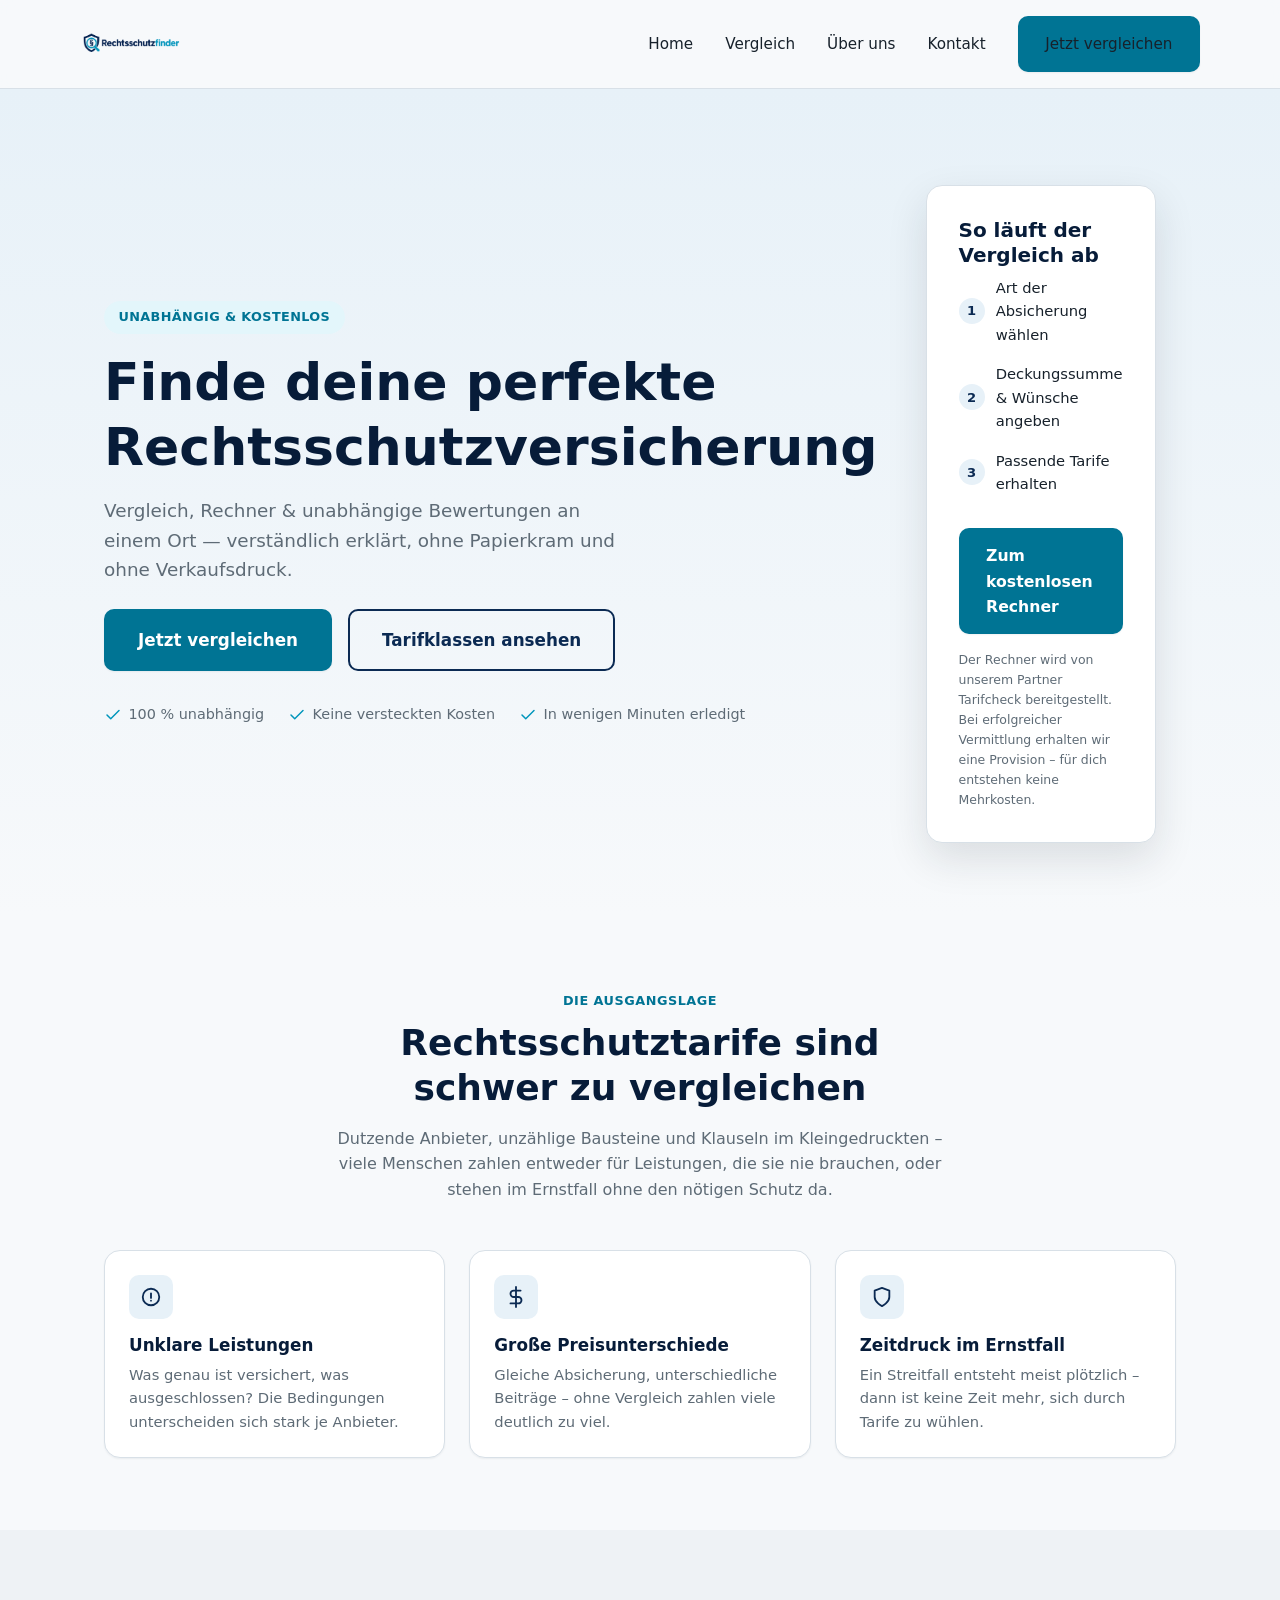
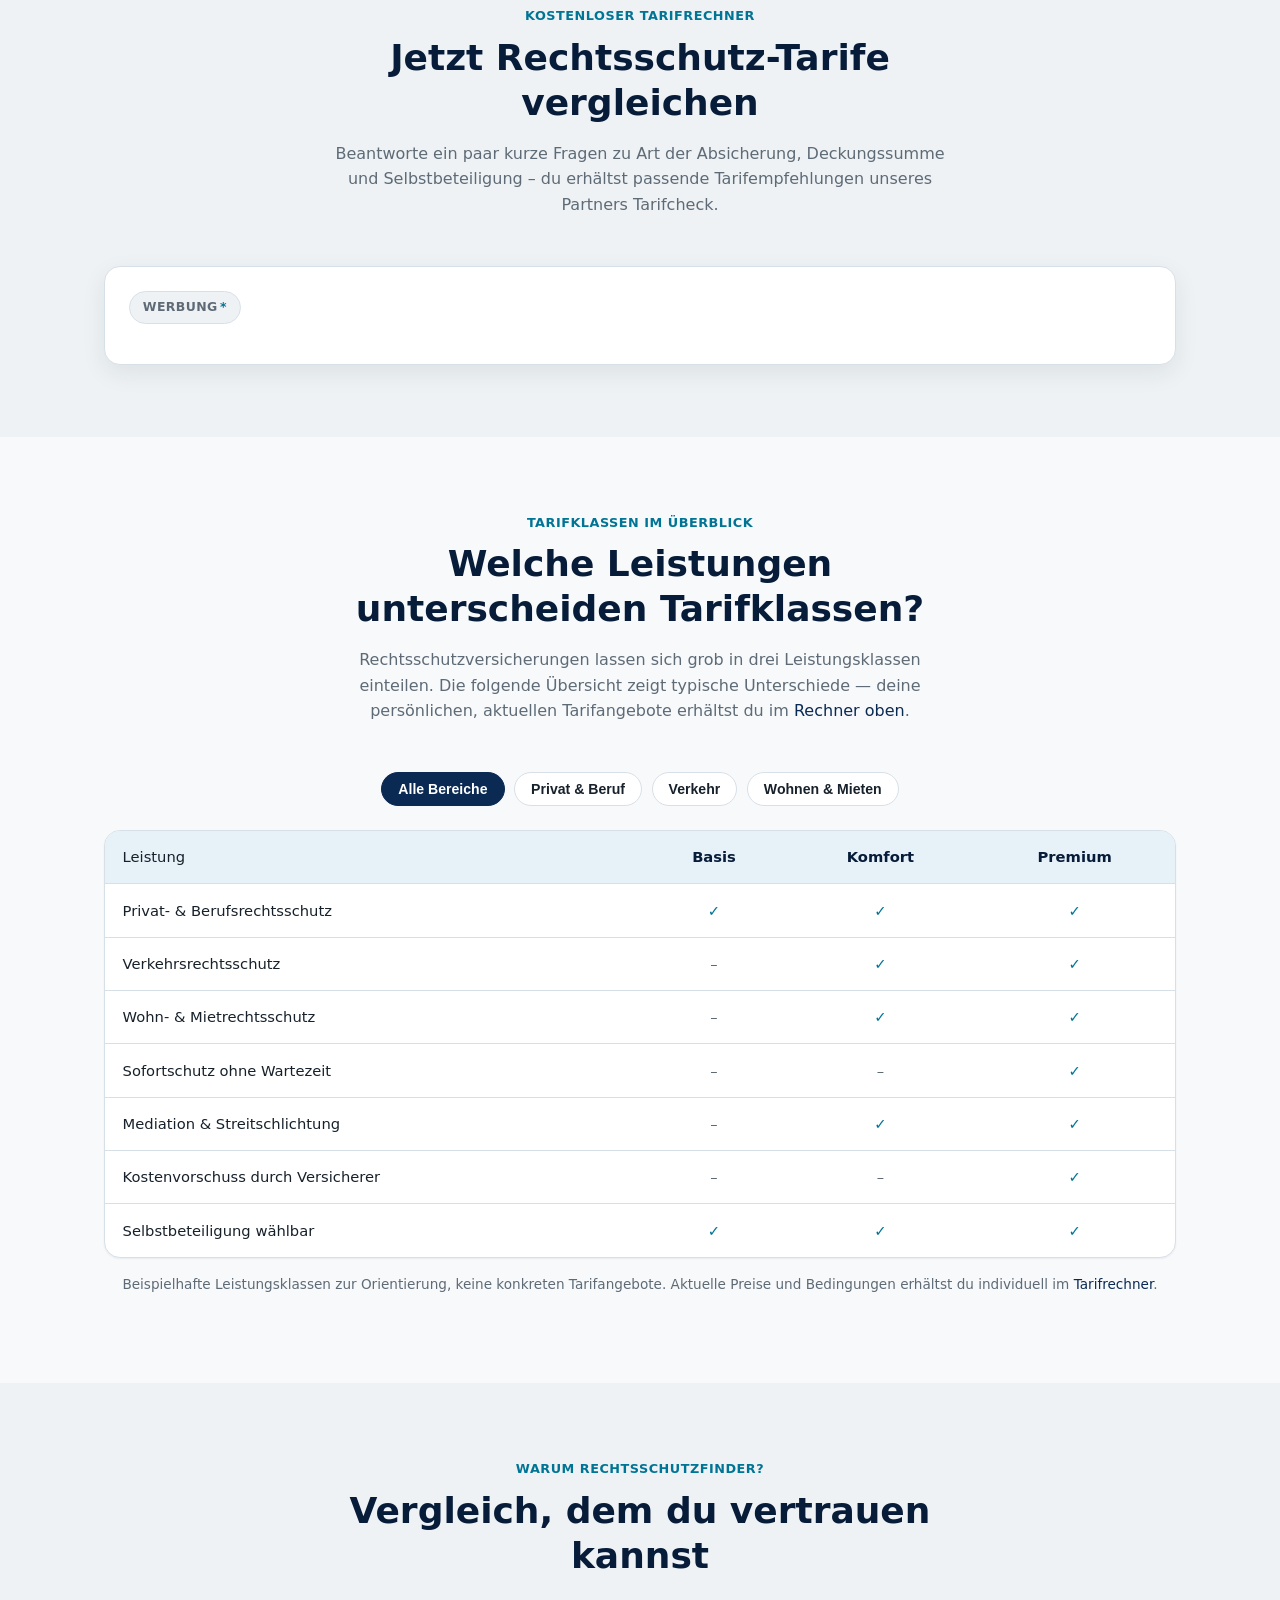
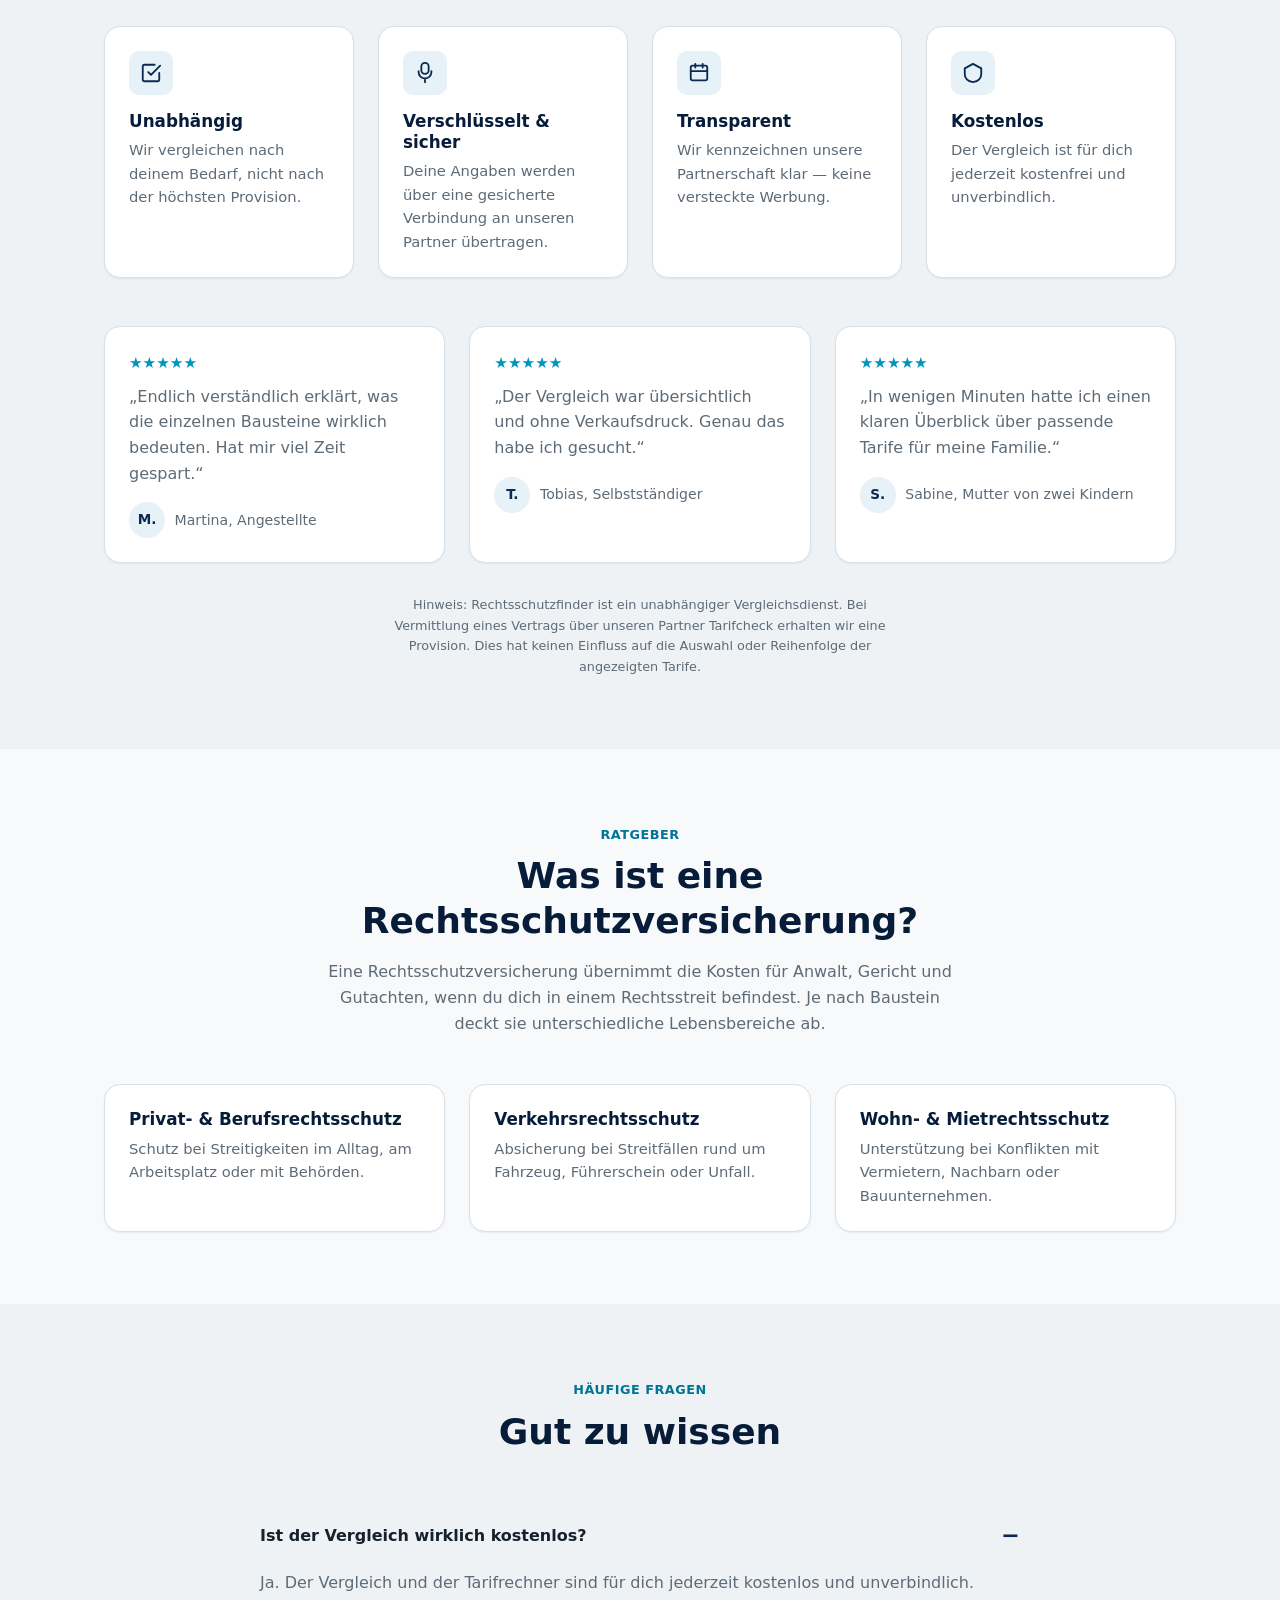
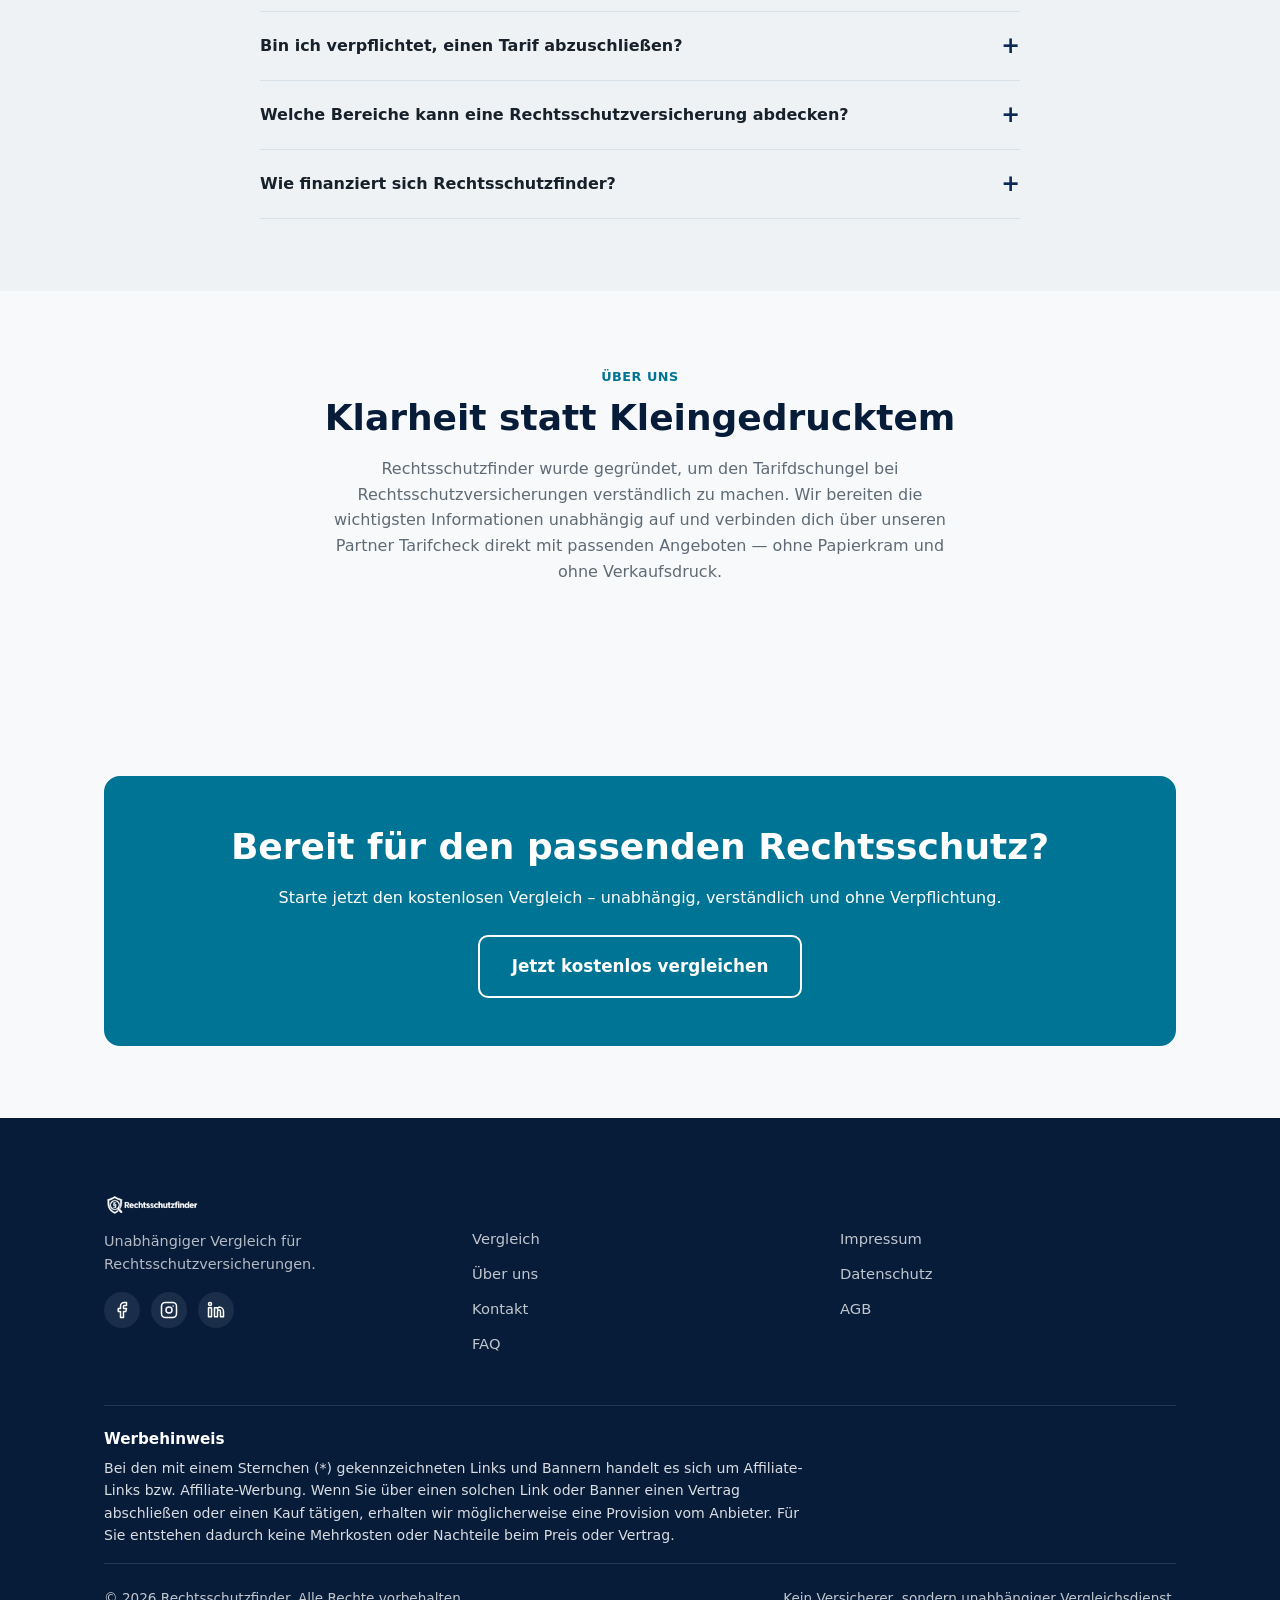
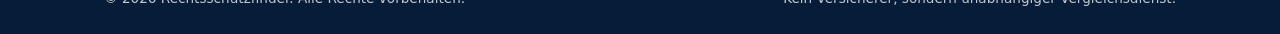
==== index.html @ 60d71eb9 "Kontaktformular und Newsletter entfernt Kontakt-Nav-Punkt verweist jetzt auf die Kontaktangaben im I" ====
<!DOCTYPE html>
<html lang="de">
<head>
  <meta charset="UTF-8" />
  <meta name="viewport" content="width=device-width, initial-scale=1.0" />
  <title>Rechtsschutzfinder – Finde deine perfekte Rechtsschutzversicherung</title>
  <meta name="description" content="Vergleiche unabhängig Rechtsschutzversicherungen, nutze den kostenlosen Tarifrechner und finde in wenigen Minuten den passenden Schutz für dich." />

  <!-- Open Graph -->
  <meta property="og:type" content="website" />
  <meta property="og:site_name" content="Rechtsschutzfinder" />
  <meta property="og:title" content="Rechtsschutzfinder – Finde deine perfekte Rechtsschutzversicherung" />
  <meta property="og:description" content="Vergleich, Rechner & unabhängige Bewertungen für Rechtsschutzversicherungen." />
  <meta property="og:image" content="https://rechtsschutzfinder.de/assets/img/icon-512.png" />
  <meta property="og:url" content="https://rechtsschutzfinder.de/" />
  <meta property="og:locale" content="de_DE" />

  <link rel="icon" href="favicon.ico" sizes="any" />
  <link rel="icon" type="image/png" href="assets/img/icon-192.png" sizes="192x192" />
  <link rel="apple-touch-icon" href="assets/img/icon-180.png" />
  <link rel="canonical" href="https://rechtsschutzfinder.de/" />
  <link rel="stylesheet" href="assets/css/style.css" />

  <!-- Schema.org: Organization -->
  <script type="application/ld+json">
  {
    "@context": "https://schema.org",
    "@type": "Organization",
    "name": "Rechtsschutzfinder",
    "url": "https://rechtsschutzfinder.de/",
    "logo": "https://rechtsschutzfinder.de/assets/img/icon-512.png",
    "description": "Unabhängiger Vergleichsdienst für Rechtsschutzversicherungen mit kostenlosem Tarifrechner."
  }
  </script>

  <!-- Schema.org: FAQPage -->
  <script type="application/ld+json">
  {
    "@context": "https://schema.org",
    "@type": "FAQPage",
    "mainEntity": [
      {
        "@type": "Question",
        "name": "Ist die Nutzung von Rechtsschutzfinder kostenlos?",
        "acceptedAnswer": { "@type": "Answer", "text": "Ja. Der Vergleich und der Tarifrechner sind für dich jederzeit kostenlos und unverbindlich." }
      },
      {
        "@type": "Question",
        "name": "Bin ich verpflichtet, einen Tarif abzuschließen?",
        "acceptedAnswer": { "@type": "Answer", "text": "Nein. Du erhältst einen unabhängigen Überblick und entscheidest vollkommen frei, ob und welchen Tarif du wählst." }
      },
      {
        "@type": "Question",
        "name": "Welche Bereiche kann eine Rechtsschutzversicherung abdecken?",
        "acceptedAnswer": { "@type": "Answer", "text": "Je nach Tarif unter anderem Privat- und Berufsrechtsschutz, Verkehrsrechtsschutz sowie Wohn- und Mietrechtsschutz." }
      },
      {
        "@type": "Question",
        "name": "Wie finanziert sich Rechtsschutzfinder?",
        "acceptedAnswer": { "@type": "Answer", "text": "Wir erhalten bei erfolgreicher Vermittlung eine Provision von unserem Partner Tarifcheck. Für dich entstehen dadurch keine zusätzlichen Kosten und die Empfehlung bleibt unabhängig." }
      }
    ]
  }
  </script>

  <!-- Google Analytics (GA4) — Measurement-ID einsetzen und Kommentar entfernen, sobald Consent-Lösung aktiv ist
  <script async src="https://www.googletagmanager.com/gtag/js?id=G-XXXXXXXXXX"></script>
  <script>
    window.dataLayer = window.dataLayer || [];
    function gtag(){dataLayer.push(arguments);}
    gtag('js', new Date());
    gtag('config', 'G-XXXXXXXXXX');
  </script>
  -->
</head>
<body>

  <a href="#main" class="visually-hidden">Zum Inhalt springen</a>

  <header class="site-header">
    <div class="container nav">
      <a href="index.html" class="nav__brand">
        <img src="assets/img/logo.webp" alt="Rechtsschutzfinder" class="nav__logo" />
      </a>

      <button class="nav__toggle" aria-label="Menü öffnen" aria-expanded="false">
        <svg viewBox="0 0 24 24" fill="none" stroke-width="2" stroke-linecap="round">
          <path d="M3 6h18M3 12h18M3 18h18" />
        </svg>
      </button>

      <ul class="nav__links">
        <li><a href="index.html">Home</a></li>
        <li><a href="#vergleich">Vergleich</a></li>
        <li><a href="#ueber-uns">Über uns</a></li>
        <li><a href="impressum.html#kontakt">Kontakt</a></li>
        <li><a href="#rechner" class="btn btn-primary">Jetzt vergleichen</a></li>
      </ul>
    </div>
  </header>

  <main id="main">

    <!-- ============ HERO ============ -->
    <section class="hero">
      <div class="container hero__grid">
        <div>
          <span class="hero__eyebrow">Unabhängig &amp; kostenlos</span>
          <h1>Finde deine perfekte Rechtsschutzversicherung</h1>
          <p class="hero__lead">
            Vergleich, Rechner &amp; unabhängige Bewertungen an einem Ort — verständlich
            erklärt, ohne Papierkram und ohne Verkaufsdruck.
          </p>

          <div class="hero__actions">
            <a href="#rechner" class="btn btn-primary btn-lg">Jetzt vergleichen</a>
            <a href="#vergleich" class="btn btn-secondary btn-lg">Tarifklassen ansehen</a>
          </div>

          <ul class="hero__trust">
            <li>
              <svg viewBox="0 0 24 24" fill="none" stroke-width="2" stroke-linecap="round" stroke-linejoin="round"><path d="M20 6 9 17l-5-5" /></svg>
              100 % unabhängig
            </li>
            <li>
              <svg viewBox="0 0 24 24" fill="none" stroke-width="2" stroke-linecap="round" stroke-linejoin="round"><path d="M20 6 9 17l-5-5" /></svg>
              Keine versteckten Kosten
            </li>
            <li>
              <svg viewBox="0 0 24 24" fill="none" stroke-width="2" stroke-linecap="round" stroke-linejoin="round"><path d="M20 6 9 17l-5-5" /></svg>
              In wenigen Minuten erledigt
            </li>
          </ul>
        </div>

        <div class="hero__card">
          <h3>So läuft der Vergleich ab</h3>
          <ul class="hero-steps">
            <li><span>1</span> Art der Absicherung wählen</li>
            <li><span>2</span> Deckungssumme &amp; Wünsche angeben</li>
            <li><span>3</span> Passende Tarife erhalten</li>
          </ul>
          <a href="#rechner" class="btn btn-primary" style="width:100%; margin-top: var(--space-2);">Zum kostenlosen Rechner</a>
          <p style="font-size:0.78rem; margin: var(--space-2) 0 0;">
            Der Rechner wird von unserem Partner Tarifcheck bereitgestellt. Bei erfolgreicher
            Vermittlung erhalten wir eine Provision – für dich entstehen keine Mehrkosten.
          </p>
        </div>
      </div>
    </section>

    <!-- ============ PROBLEM ============ -->
    <section>
      <div class="container">
        <div class="section-head">
          <span class="eyebrow">Die Ausgangslage</span>
          <h2>Rechtsschutztarife sind schwer zu vergleichen</h2>
          <p>
            Dutzende Anbieter, unzählige Bausteine und Klauseln im Kleingedruckten –
            viele Menschen zahlen entweder für Leistungen, die sie nie brauchen,
            oder stehen im Ernstfall ohne den nötigen Schutz da.
          </p>
        </div>

        <div class="grid grid-3">
          <div class="card">
            <div class="card__icon">
              <svg viewBox="0 0 24 24" fill="none" stroke-width="2" stroke-linecap="round" stroke-linejoin="round"><circle cx="12" cy="12" r="9" /><path d="M12 8v5M12 16h.01" /></svg>
            </div>
            <h3>Unklare Leistungen</h3>
            <p>Was genau ist versichert, was ausgeschlossen? Die Bedingungen unterscheiden sich stark je Anbieter.</p>
          </div>
          <div class="card">
            <div class="card__icon">
              <svg viewBox="0 0 24 24" fill="none" stroke-width="2" stroke-linecap="round" stroke-linejoin="round"><path d="M12 1v22M17 5H9.5a3.5 3.5 0 0 0 0 7h5a3.5 3.5 0 0 1 0 7H6" /></svg>
            </div>
            <h3>Große Preisunterschiede</h3>
            <p>Gleiche Absicherung, unterschiedliche Beiträge – ohne Vergleich zahlen viele deutlich zu viel.</p>
          </div>
          <div class="card">
            <div class="card__icon">
              <svg viewBox="0 0 24 24" fill="none" stroke-width="2" stroke-linecap="round" stroke-linejoin="round"><path d="M12 22s8-4 8-10V5l-8-3-8 3v7c0 6 8 10 8 10Z" /></svg>
            </div>
            <h3>Zeitdruck im Ernstfall</h3>
            <p>Ein Streitfall entsteht meist plötzlich – dann ist keine Zeit mehr, sich durch Tarife zu wühlen.</p>
          </div>
        </div>
      </div>
    </section>

    <!-- ============ RECHNER (Tarifcheck iFrame) ============ -->
    <section id="rechner" class="section-muted">
      <div class="container">
        <div class="section-head">
          <span class="eyebrow">Kostenloser Tarifrechner</span>
          <h2>Jetzt Rechtsschutz-Tarife vergleichen</h2>
          <p>Beantworte ein paar kurze Fragen zu Art der Absicherung, Deckungssumme und Selbstbeteiligung – du erhältst passende Tarifempfehlungen unseres Partners Tarifcheck.</p>
        </div>

        <div class="calculator-card">
          <span class="affiliate-banner-badge" data-affiliate>Werbung</span>
          <div style="width: 100%" id="tcpp-iframe-rs"></div>
          <script src="https://form.partner-versicherung.de/widgets/110866/tcpp-iframe-rs/rs-iframe.js"></script>
        </div>
      </div>
    </section>

    <!-- ============ VERGLEICHSTABELLE ============ -->
    <section id="vergleich">
      <div class="container">
        <div class="section-head">
          <span class="eyebrow">Tarifklassen im Überblick</span>
          <h2>Welche Leistungen unterscheiden Tarifklassen?</h2>
          <p>
            Rechtsschutzversicherungen lassen sich grob in drei Leistungsklassen einteilen.
            Die folgende Übersicht zeigt typische Unterschiede — deine persönlichen,
            aktuellen Tarifangebote erhältst du im
            <a href="#rechner">Rechner oben</a>.
          </p>
        </div>

        <div class="table-filter" role="group" aria-label="Vergleich filtern">
          <button class="filter-btn is-active" data-filter="alle">Alle Bereiche</button>
          <button class="filter-btn" data-filter="privat">Privat &amp; Beruf</button>
          <button class="filter-btn" data-filter="verkehr">Verkehr</button>
          <button class="filter-btn" data-filter="wohnen">Wohnen &amp; Mieten</button>
        </div>

        <div class="table-wrap">
          <table class="compare-table">
            <thead>
              <tr>
                <th>Leistung</th>
                <th>Basis</th>
                <th>Komfort</th>
                <th>Premium</th>
              </tr>
            </thead>
            <tbody>
              <tr data-tags="privat">
                <td>Privat- &amp; Berufsrechtsschutz</td>
                <td class="yes">✓</td>
                <td class="yes">✓</td>
                <td class="yes">✓</td>
              </tr>
              <tr data-tags="verkehr">
                <td>Verkehrsrechtsschutz</td>
                <td class="no">–</td>
                <td class="yes">✓</td>
                <td class="yes">✓</td>
              </tr>
              <tr data-tags="wohnen">
                <td>Wohn- &amp; Mietrechtsschutz</td>
                <td class="no">–</td>
                <td class="yes">✓</td>
                <td class="yes">✓</td>
              </tr>
              <tr data-tags="privat verkehr wohnen">
                <td>Sofortschutz ohne Wartezeit</td>
                <td class="no">–</td>
                <td class="no">–</td>
                <td class="yes">✓</td>
              </tr>
              <tr data-tags="privat verkehr wohnen">
                <td>Mediation &amp; Streitschlichtung</td>
                <td class="no">–</td>
                <td class="yes">✓</td>
                <td class="yes">✓</td>
              </tr>
              <tr data-tags="privat verkehr wohnen">
                <td>Kostenvorschuss durch Versicherer</td>
                <td class="no">–</td>
                <td class="no">–</td>
                <td class="yes">✓</td>
              </tr>
              <tr data-tags="privat verkehr wohnen">
                <td>Selbstbeteiligung wählbar</td>
                <td class="yes">✓</td>
                <td class="yes">✓</td>
                <td class="yes">✓</td>
              </tr>
            </tbody>
          </table>
        </div>

        <p style="font-size:0.85rem; text-align:center; margin-top: var(--space-2);">
          Beispielhafte Leistungsklassen zur Orientierung, keine konkreten Tarifangebote.
          Aktuelle Preise und Bedingungen erhältst du individuell im
          <a href="#rechner">Tarifrechner</a>.
        </p>
      </div>
    </section>

    <!-- ============ TRUST-SECTION ============ -->
    <section class="section-muted">
      <div class="container">
        <div class="section-head">
          <span class="eyebrow">Warum Rechtsschutzfinder?</span>
          <h2>Vergleich, dem du vertrauen kannst</h2>
        </div>

        <div class="grid grid-4">
          <div class="card">
            <div class="card__icon">
              <svg viewBox="0 0 24 24" fill="none" stroke-width="2" stroke-linecap="round" stroke-linejoin="round"><path d="m9 11 3 3L22 4M21 12v7a2 2 0 0 1-2 2H5a2 2 0 0 1-2-2V5a2 2 0 0 1 2-2h11" /></svg>
            </div>
            <h3>Unabhängig</h3>
            <p>Wir vergleichen nach deinem Bedarf, nicht nach der höchsten Provision.</p>
          </div>
          <div class="card">
            <div class="card__icon">
              <svg viewBox="0 0 24 24" fill="none" stroke-width="2" stroke-linecap="round" stroke-linejoin="round"><path d="M12 1a4 4 0 0 1 4 4v4a4 4 0 0 1-8 0V5a4 4 0 0 1 4-4Z" /><path d="M19 10v1a7 7 0 0 1-14 0v-1M12 18v4" /></svg>
            </div>
            <h3>Verschlüsselt &amp; sicher</h3>
            <p>Deine Angaben werden über eine gesicherte Verbindung an unseren Partner übertragen.</p>
          </div>
          <div class="card">
            <div class="card__icon">
              <svg viewBox="0 0 24 24" fill="none" stroke-width="2" stroke-linecap="round" stroke-linejoin="round"><rect x="3" y="4" width="18" height="16" rx="2" /><path d="M8 2v4M16 2v4M3 10h18" /></svg>
            </div>
            <h3>Transparent</h3>
            <p>Wir kennzeichnen unsere Partnerschaft klar — keine versteckte Werbung.</p>
          </div>
          <div class="card">
            <div class="card__icon">
              <svg viewBox="0 0 24 24" fill="none" stroke-width="2" stroke-linecap="round" stroke-linejoin="round"><path d="M12 2 3 7v6c0 5 4 8 9 9 5-1 9-4 9-9V7l-9-5Z" /></svg>
            </div>
            <h3>Kostenlos</h3>
            <p>Der Vergleich ist für dich jederzeit kostenfrei und unverbindlich.</p>
          </div>
        </div>

        <div class="grid grid-3" style="margin-top: var(--space-5);">
          <div class="quote">
            <div class="quote__stars">★★★★★</div>
            <p>„Endlich verständlich erklärt, was die einzelnen Bausteine wirklich bedeuten. Hat mir viel Zeit gespart.“</p>
            <div class="quote__author">
              <div class="quote__avatar">M.</div>
              <span>Martina, Angestellte</span>
            </div>
          </div>
          <div class="quote">
            <div class="quote__stars">★★★★★</div>
            <p>„Der Vergleich war übersichtlich und ohne Verkaufsdruck. Genau das habe ich gesucht.“</p>
            <div class="quote__author">
              <div class="quote__avatar">T.</div>
              <span>Tobias, Selbstständiger</span>
            </div>
          </div>
          <div class="quote">
            <div class="quote__stars">★★★★★</div>
            <p>„In wenigen Minuten hatte ich einen klaren Überblick über passende Tarife für meine Familie.“</p>
            <div class="quote__author">
              <div class="quote__avatar">S.</div>
              <span>Sabine, Mutter von zwei Kindern</span>
            </div>
          </div>
        </div>

        <p class="affiliate-note">
          Hinweis: Rechtsschutzfinder ist ein unabhängiger Vergleichsdienst. Bei Vermittlung eines
          Vertrags über unseren Partner Tarifcheck erhalten wir eine Provision. Dies hat keinen
          Einfluss auf die Auswahl oder Reihenfolge der angezeigten Tarife.
        </p>
      </div>
    </section>

    <!-- ============ RATGEBER ============ -->
    <section id="ratgeber">
      <div class="container">
        <div class="section-head">
          <span class="eyebrow">Ratgeber</span>
          <h2>Was ist eine Rechtsschutzversicherung?</h2>
          <p>
            Eine Rechtsschutzversicherung übernimmt die Kosten für Anwalt, Gericht und
            Gutachten, wenn du dich in einem Rechtsstreit befindest. Je nach Baustein
            deckt sie unterschiedliche Lebensbereiche ab.
          </p>
        </div>

        <div class="grid grid-3">
          <div class="card">
            <h3>Privat- &amp; Berufsrechtsschutz</h3>
            <p>Schutz bei Streitigkeiten im Alltag, am Arbeitsplatz oder mit Behörden.</p>
          </div>
          <div class="card">
            <h3>Verkehrsrechtsschutz</h3>
            <p>Absicherung bei Streitfällen rund um Fahrzeug, Führerschein oder Unfall.</p>
          </div>
          <div class="card">
            <h3>Wohn- &amp; Mietrechtsschutz</h3>
            <p>Unterstützung bei Konflikten mit Vermietern, Nachbarn oder Bauunternehmen.</p>
          </div>
        </div>
      </div>
    </section>

    <!-- ============ FAQ ============ -->
    <section id="faq" class="section-muted">
      <div class="container">
        <div class="section-head">
          <span class="eyebrow">Häufige Fragen</span>
          <h2>Gut zu wissen</h2>
        </div>

        <div class="faq">
          <details class="faq-item" open>
            <summary>Ist der Vergleich wirklich kostenlos?</summary>
            <p>Ja. Der Vergleich und der Tarifrechner sind für dich jederzeit kostenlos und unverbindlich.</p>
          </details>
          <details class="faq-item">
            <summary>Bin ich verpflichtet, einen Tarif abzuschließen?</summary>
            <p>Nein. Du erhältst einen unabhängigen Überblick und entscheidest vollkommen frei, ob und welchen Tarif du wählst.</p>
          </details>
          <details class="faq-item">
            <summary>Welche Bereiche kann eine Rechtsschutzversicherung abdecken?</summary>
            <p>Je nach Tarif unter anderem Privat- und Berufsrechtsschutz, Verkehrsrechtsschutz sowie Wohn- und Mietrechtsschutz.</p>
          </details>
          <details class="faq-item">
            <summary>Wie finanziert sich Rechtsschutzfinder?</summary>
            <p>Wir erhalten bei erfolgreicher Vermittlung eine Provision von unserem Partner Tarifcheck. Für dich entstehen dadurch keine zusätzlichen Kosten, und die Empfehlung bleibt unabhängig von der Anbieterauswahl.</p>
          </details>
        </div>
      </div>
    </section>

    <!-- ============ ÜBER UNS ============ -->
    <section id="ueber-uns">
      <div class="container">
        <div class="section-head">
          <span class="eyebrow">Über uns</span>
          <h2>Klarheit statt Kleingedrucktem</h2>
          <p>
            Rechtsschutzfinder wurde gegründet, um den Tarifdschungel bei
            Rechtsschutzversicherungen verständlich zu machen. Wir bereiten die wichtigsten
            Informationen unabhängig auf und verbinden dich über unseren Partner Tarifcheck
            direkt mit passenden Angeboten — ohne Papierkram und ohne Verkaufsdruck.
          </p>
        </div>
      </div>
    </section>

    <!-- ============ CTA ============ -->
    <section>
      <div class="container">
        <div class="cta-band">
          <h2>Bereit für den passenden Rechtsschutz?</h2>
          <p>Starte jetzt den kostenlosen Vergleich – unabhängig, verständlich und ohne Verpflichtung.</p>
          <div class="hero__actions" style="justify-content:center;">
            <a href="#rechner" class="btn btn-secondary btn-lg">Jetzt kostenlos vergleichen</a>
          </div>
        </div>
      </div>
    </section>

  </main>

  <footer class="site-footer">
    <div class="container">
      <div class="footer__grid">
        <div>
          <img src="assets/img/logo.webp" alt="Rechtsschutzfinder" class="footer__logo" style="filter: brightness(0) invert(1);" />
          <p style="color:rgba(255,255,255,0.7); font-size:0.9rem;">Unabhängiger Vergleich für Rechtsschutzversicherungen.</p>
          <div class="footer__social">
            <a href="#" aria-label="Facebook">
              <svg viewBox="0 0 24 24" fill="none" stroke-width="2" stroke-linecap="round" stroke-linejoin="round"><path d="M18 2h-3a5 5 0 0 0-5 5v3H7v4h3v8h4v-8h3l1-4h-4V7a1 1 0 0 1 1-1h3Z" /></svg>
            </a>
            <a href="#" aria-label="Instagram">
              <svg viewBox="0 0 24 24" fill="none" stroke-width="2" stroke-linecap="round" stroke-linejoin="round"><rect x="2" y="2" width="20" height="20" rx="5" /><circle cx="12" cy="12" r="4" /><path d="M17.5 6.5h.01" /></svg>
            </a>
            <a href="#" aria-label="LinkedIn">
              <svg viewBox="0 0 24 24" fill="none" stroke-width="2" stroke-linecap="round" stroke-linejoin="round"><path d="M16 8a6 6 0 0 1 6 6v7h-4v-7a2 2 0 0 0-4 0v7h-4V9h4v1.5A5.5 5.5 0 0 1 16 8Z" /><rect x="2" y="9" width="4" height="12" /><circle cx="4" cy="4" r="2" /></svg>
            </a>
          </div>
        </div>
        <div>
          <h4>Navigation</h4>
          <ul class="footer__links">
            <li><a href="#vergleich">Vergleich</a></li>
            <li><a href="#ueber-uns">Über uns</a></li>
            <li><a href="impressum.html#kontakt">Kontakt</a></li>
            <li><a href="#faq">FAQ</a></li>
          </ul>
        </div>
        <div>
          <h4>Rechtliches</h4>
          <ul class="footer__links">
            <li><a href="impressum.html">Impressum</a></li>
            <li><a href="datenschutz.html">Datenschutz</a></li>
            <li><a href="agb.html">AGB</a></li>
          </ul>
        </div>
      </div>

      <div class="footer__affiliate">
        <h4>Werbehinweis</h4>
        <p>
          Bei den mit einem Sternchen (*) gekennzeichneten Links und Bannern handelt es sich
          um Affiliate-Links bzw. Affiliate-Werbung. Wenn Sie über einen solchen Link oder
          Banner einen Vertrag abschließen oder einen Kauf tätigen, erhalten wir möglicherweise
          eine Provision vom Anbieter. Für Sie entstehen dadurch keine Mehrkosten oder Nachteile
          beim Preis oder Vertrag.
        </p>
      </div>

      <div class="footer__bottom">
        <span>© 2026 Rechtsschutzfinder. Alle Rechte vorbehalten.</span>
        <span>Kein Versicherer, sondern unabhängiger Vergleichsdienst.</span>
      </div>
    </div>
  </footer>

  <script src="assets/js/main.js"></script>
</body>
</html>
---- assets/css/style.css ----
/* =========================================================
   rechtschutzfinder.de — Design-Tokens & Basisstile
   Farbrichtung: Dunkelblau + Hellblau, abgeleitet aus dem Logo
   ========================================================= */

:root {
  /* Primärfarbe — Dunkelblau aus dem Logo (Schild): Vertrauen, Seriosität */
  --color-primary: #0b2a53;
  --color-primary-dark: #071c39;
  --color-primary-light: #e7f1f8;

  /* Akzentfarbe — Hellblau/Cyan aus dem Logo (Lupe): Handlung, Frische */
  --color-accent: #0095bb;
  --color-accent-dark: #007494;
  --color-accent-light: #e3f6fb;

  /* Neutrale Basis */
  --color-background: #f7f9fb;
  --color-surface: #ffffff;
  --color-surface-muted: #eef2f5;

  /* Text */
  --color-text: #17212b;
  --color-text-muted: #5e6b76;
  --color-text-inverse: #ffffff;

  /* Rand & Zustände */
  --color-border: #d8e0e7;
  --color-focus: #007494;

  --color-success: #18794e;
  --color-warning: #a15c00;
  --color-error: #b42318;
  --color-info: #175cd3;

  /* Typografie */
  --font-base: "Inter", "Segoe UI", system-ui, -apple-system, sans-serif;

  /* Abstände */
  --space-1: 0.5rem;
  --space-2: 1rem;
  --space-3: 1.5rem;
  --space-4: 2rem;
  --space-5: 3rem;
  --space-6: 4.5rem;
  --space-7: 6rem;

  /* Radius & Schatten */
  --radius-md: 10px;
  --radius-lg: 16px;
  --shadow-sm: 0 1px 2px rgba(23, 33, 43, 0.06);
  --shadow-md: 0 8px 24px rgba(23, 33, 43, 0.08);
  --shadow-lg: 0 16px 40px rgba(23, 33, 43, 0.12);

  --container: 1120px;
}

/* -------------------- Reset -------------------- */
*,
*::before,
*::after {
  box-sizing: border-box;
}

html {
  scroll-behavior: smooth;
}

body {
  margin: 0;
  font-family: var(--font-base);
  color: var(--color-text);
  background: var(--color-background);
  line-height: 1.6;
  -webkit-font-smoothing: antialiased;
}

img {
  max-width: 100%;
  display: block;
}

a {
  color: var(--color-primary);
  text-decoration: none;
}

a:focus-visible,
button:focus-visible,
input:focus-visible,
textarea:focus-visible {
  outline: 3px solid var(--color-focus);
  outline-offset: 2px;
}

ul {
  margin: 0;
  padding: 0;
}

h1, h2, h3, h4 {
  margin: 0 0 var(--space-2);
  line-height: 1.25;
  font-weight: 700;
  color: var(--color-primary-dark);
}

h1 { font-size: clamp(2rem, 4vw + 1rem, 3.25rem); }
h2 { font-size: clamp(1.6rem, 2.2vw + 1rem, 2.25rem); }
h3 { font-size: 1.25rem; }

p {
  margin: 0 0 var(--space-2);
  color: var(--color-text-muted);
}

.container {
  max-width: var(--container);
  margin: 0 auto;
  padding: 0 var(--space-3);
}

section {
  padding: var(--space-6) 0;
}

/* -------------------- Header / Navigation -------------------- */
.site-header {
  position: sticky;
  top: 0;
  z-index: 50;
  background: rgba(247, 249, 251, 0.9);
  backdrop-filter: blur(8px);
  border-bottom: 1px solid var(--color-border);
}

.nav {
  display: flex;
  align-items: center;
  justify-content: space-between;
  padding: var(--space-2) 0;
}

.nav__brand {
  display: flex;
  align-items: center;
  gap: 0.5rem;
  font-weight: 800;
  font-size: 1.15rem;
  color: var(--color-primary-dark);
}

.nav__brand span {
  color: var(--color-accent);
}

.nav__logo {
  height: 34px;
  width: auto;
  display: block;
}

.nav__links {
  display: flex;
  align-items: center;
  gap: var(--space-4);
  list-style: none;
}

.nav__links a {
  color: var(--color-text);
  font-weight: 500;
  font-size: 0.95rem;
}

.nav__links a:hover {
  color: var(--color-primary);
}

.nav__cta {
  display: none;
}

.nav__toggle {
  display: inline-flex;
  background: none;
  border: none;
  cursor: pointer;
  padding: 0.4rem;
}

.nav__toggle svg {
  width: 26px;
  height: 26px;
  stroke: var(--color-primary-dark);
}

@media (min-width: 860px) {
  .nav__toggle { display: none; }
  .nav__links {
    position: static;
    flex-direction: row;
    background: none;
    box-shadow: none;
    padding: 0;
  }
  .nav__cta { display: inline-flex; }
}

@media (max-width: 859px) {
  .nav__links {
    position: absolute;
    top: 100%;
    left: 0;
    right: 0;
    flex-direction: column;
    align-items: flex-start;
    background: var(--color-surface);
    padding: var(--space-3);
    gap: var(--space-2);
    border-bottom: 1px solid var(--color-border);
    box-shadow: var(--shadow-md);
    display: none;
  }
  .nav__links.is-open {
    display: flex;
  }
  .nav__links .btn {
    width: 100%;
    justify-content: center;
  }
}

/* -------------------- Buttons -------------------- */
.btn {
  display: inline-flex;
  align-items: center;
  justify-content: center;
  gap: 0.5rem;
  padding: 0.85rem 1.6rem;
  border-radius: var(--radius-md);
  font-weight: 600;
  font-size: 0.98rem;
  border: 2px solid transparent;
  cursor: pointer;
  transition: transform 0.15s ease, background-color 0.15s ease, box-shadow 0.15s ease;
}

.btn-primary {
  background: var(--color-accent-dark);
  color: var(--color-text-inverse);
  box-shadow: var(--shadow-sm);
}

.btn-primary:hover {
  background: #005c76;
  box-shadow: var(--shadow-md);
}

.btn-secondary {
  background: transparent;
  color: var(--color-primary);
  border-color: var(--color-primary);
}

.btn-secondary:hover {
  background: var(--color-primary-light);
}

.btn-lg {
  padding: 1rem 2rem;
  font-size: 1.05rem;
}

/* -------------------- Hero -------------------- */
.hero {
  padding: var(--space-7) 0 var(--space-6);
  background: linear-gradient(180deg, var(--color-primary-light) 0%, var(--color-background) 100%);
}

.hero__grid {
  display: grid;
  gap: var(--space-5);
  align-items: center;
}

@media (min-width: 900px) {
  .hero__grid {
    grid-template-columns: 1.1fr 0.9fr;
  }
}

.hero__eyebrow {
  display: inline-flex;
  align-items: center;
  gap: 0.4rem;
  background: var(--color-accent-light);
  color: var(--color-accent-dark);
  font-weight: 700;
  font-size: 0.8rem;
  letter-spacing: 0.03em;
  text-transform: uppercase;
  padding: 0.4rem 0.9rem;
  border-radius: 999px;
  margin-bottom: var(--space-2);
}

.hero__lead {
  font-size: 1.15rem;
  max-width: 46ch;
}

.hero__actions {
  display: flex;
  flex-wrap: wrap;
  gap: var(--space-2);
  margin-top: var(--space-3);
}

.hero__trust {
  display: flex;
  flex-wrap: wrap;
  gap: var(--space-3);
  margin-top: var(--space-4);
  color: var(--color-text-muted);
  font-size: 0.9rem;
}

.hero__trust li {
  display: flex;
  align-items: center;
  gap: 0.4rem;
  list-style: none;
}

.hero__trust svg {
  width: 18px;
  height: 18px;
  stroke: var(--color-accent);
  flex-shrink: 0;
}

.hero__card {
  background: var(--color-surface);
  border: 1px solid var(--color-border);
  border-radius: var(--radius-lg);
  box-shadow: var(--shadow-lg);
  padding: var(--space-4);
}

.hero__card h3 {
  margin-bottom: var(--space-1);
}

.hero__card p {
  font-size: 0.92rem;
  margin-bottom: var(--space-3);
}

/* -------------------- Section headers -------------------- */
.section-head {
  max-width: 62ch;
  margin: 0 auto var(--space-5);
  text-align: center;
}

.section-head .eyebrow {
  display: inline-block;
  color: var(--color-accent-dark);
  font-weight: 700;
  font-size: 0.8rem;
  letter-spacing: 0.04em;
  text-transform: uppercase;
  margin-bottom: var(--space-1);
}

/* -------------------- Cards / Grid -------------------- */
.grid {
  display: grid;
  gap: var(--space-3);
}

.grid-3 {
  grid-template-columns: repeat(auto-fit, minmax(260px, 1fr));
}

.grid-4 {
  grid-template-columns: repeat(auto-fit, minmax(220px, 1fr));
}

.card {
  background: var(--color-surface);
  border: 1px solid var(--color-border);
  border-radius: var(--radius-lg);
  padding: var(--space-3);
  box-shadow: var(--shadow-sm);
}

.card__icon {
  width: 44px;
  height: 44px;
  border-radius: var(--radius-md);
  background: var(--color-primary-light);
  display: flex;
  align-items: center;
  justify-content: center;
  margin-bottom: var(--space-2);
}

.card__icon svg {
  width: 22px;
  height: 22px;
  stroke: var(--color-primary);
}

.card h3 {
  font-size: 1.05rem;
  margin-bottom: 0.4rem;
}

.card p {
  font-size: 0.92rem;
  margin-bottom: 0;
}

/* -------------------- How it works -------------------- */
.steps {
  counter-reset: step;
  display: grid;
  gap: var(--space-3);
  grid-template-columns: repeat(auto-fit, minmax(220px, 1fr));
}

.step {
  position: relative;
  padding-top: var(--space-4);
}

.step::before {
  counter-increment: step;
  content: counter(step);
  display: inline-flex;
  align-items: center;
  justify-content: center;
  width: 40px;
  height: 40px;
  border-radius: 999px;
  background: var(--color-primary);
  color: var(--color-text-inverse);
  font-weight: 700;
  position: absolute;
  top: 0;
  left: 0;
}

.step h3 {
  font-size: 1.05rem;
}

/* -------------------- Alt section -------------------- */
.section-muted {
  background: var(--color-surface-muted);
}

.section-dark {
  background: var(--color-primary-dark);
  color: var(--color-text-inverse);
}

.section-dark h2,
.section-dark h3 {
  color: var(--color-text-inverse);
}

.section-dark p {
  color: rgba(255, 255, 255, 0.78);
}

/* -------------------- Testimonials -------------------- */
.quote {
  background: var(--color-surface);
  border: 1px solid var(--color-border);
  border-radius: var(--radius-lg);
  padding: var(--space-3);
  box-shadow: var(--shadow-sm);
}

.quote__stars {
  color: var(--color-accent);
  margin-bottom: var(--space-1);
  font-size: 0.95rem;
}

.quote__author {
  display: flex;
  align-items: center;
  gap: 0.6rem;
  margin-top: var(--space-2);
  font-size: 0.88rem;
  color: var(--color-text-muted);
}

.quote__avatar {
  width: 36px;
  height: 36px;
  border-radius: 999px;
  background: var(--color-primary-light);
  color: var(--color-primary);
  display: flex;
  align-items: center;
  justify-content: center;
  font-weight: 700;
  font-size: 0.85rem;
}

/* -------------------- FAQ -------------------- */
.faq {
  max-width: 760px;
  margin: 0 auto;
}

.faq-item {
  border-bottom: 1px solid var(--color-border);
}

.faq-item summary {
  cursor: pointer;
  list-style: none;
  padding: var(--space-2) 0;
  font-weight: 600;
  color: var(--color-text);
  display: flex;
  align-items: center;
  justify-content: space-between;
  gap: var(--space-2);
}

.faq-item summary::-webkit-details-marker {
  display: none;
}

.faq-item summary::after {
  content: "+";
  font-size: 1.4rem;
  color: var(--color-primary);
  flex-shrink: 0;
}

.faq-item[open] summary::after {
  content: "\2212";
}

.faq-item p {
  padding-bottom: var(--space-2);
  margin: 0;
}

/* -------------------- CTA band -------------------- */
.cta-band {
  background: var(--color-accent-dark);
  border-radius: var(--radius-lg);
  padding: var(--space-5);
  text-align: center;
  color: var(--color-text-inverse);
}

.cta-band h2,
.cta-band p {
  color: var(--color-text-inverse);
}

.cta-band .btn-secondary {
  background: transparent;
  border-color: var(--color-text-inverse);
  color: var(--color-text-inverse);
}

.cta-band .btn-secondary:hover {
  background: rgba(255, 255, 255, 0.12);
}

/* -------------------- Footer -------------------- */
.site-footer {
  background: var(--color-primary-dark);
  color: rgba(255, 255, 255, 0.75);
  padding: var(--space-6) 0 var(--space-3);
}

.footer__grid {
  display: grid;
  gap: var(--space-4);
  grid-template-columns: repeat(auto-fit, minmax(180px, 1fr));
  margin-bottom: var(--space-5);
}

.footer__brand {
  font-weight: 800;
  color: #fff;
  font-size: 1.1rem;
  margin-bottom: var(--space-1);
}

.footer__brand span {
  color: var(--color-accent);
}

.footer__logo {
  height: 32px;
  width: auto;
  display: block;
  margin-bottom: var(--space-1);
}

.footer h4 {
  color: #fff;
  font-size: 0.9rem;
  text-transform: uppercase;
  letter-spacing: 0.04em;
  margin-bottom: var(--space-2);
}

.footer__links {
  list-style: none;
  display: flex;
  flex-direction: column;
  gap: 0.6rem;
}

.footer__links a {
  color: rgba(255, 255, 255, 0.75);
  font-size: 0.92rem;
}

.footer__links a:hover {
  color: #fff;
}

.footer__bottom {
  border-top: 1px solid rgba(255, 255, 255, 0.12);
  padding-top: var(--space-3);
  display: flex;
  flex-wrap: wrap;
  gap: var(--space-2);
  align-items: center;
  justify-content: space-between;
  font-size: 0.85rem;
}

/* -------------------- Werbehinweis (Affiliate-Kennzeichnung) --------------------
   Zentrale Komponente: Jedes Element, das zu Affiliate-Werbung führt oder
   selbst Affiliate-Werbung ist (Link, Button, Banner-Container, verlinktes
   Anbieterlogo), erhält das Attribut `data-affiliate`. Das Sternchen wird
   dadurch automatisch und einheitlich ergänzt - es darf nicht mehr manuell
   in den Linktext getippt werden.

   Beispiel Link/Button:  <a href="..." data-affiliate>Zum Anbieter</a>
   Beispiel Banner/Logo:  <a href="..." data-affiliate><img ...></a>
   Interne Links/Buttons (z. B. Anker auf derselben Seite) erhalten das
   Attribut NICHT.
   -------------------------------------------------------------------- */
[data-affiliate] {
  position: relative;
}

[data-affiliate]::after {
  content: "*";
  margin-left: 0.2em;
  font-weight: 800;
  color: var(--color-accent-dark);
}

.affiliate-banner-badge {
  display: inline-flex;
  align-items: center;
  background: var(--color-surface-muted);
  border: 1px solid var(--color-border);
  color: var(--color-text-muted);
  font-size: 0.78rem;
  font-weight: 700;
  text-transform: uppercase;
  letter-spacing: 0.03em;
  padding: 0.35rem 0.8rem;
  border-radius: 999px;
  margin-bottom: var(--space-2);
}

.footer__affiliate {
  border-top: 1px solid rgba(255, 255, 255, 0.12);
  margin-top: var(--space-4);
  padding-top: var(--space-3);
}

.footer__affiliate h4 {
  color: #fff;
  font-size: 0.95rem;
  font-weight: 700;
  margin-bottom: var(--space-1);
}

.footer__affiliate p {
  color: rgba(255, 255, 255, 0.85);
  font-size: 0.88rem;
  line-height: 1.6;
  max-width: 78ch;
}

/* -------------------- Legal pages -------------------- */
.legal {
  padding: var(--space-6) 0;
}

.legal .container {
  max-width: 800px;
}

.legal h2 {
  margin-top: var(--space-5);
  font-size: 1.35rem;
}

.legal h2:first-of-type {
  margin-top: 0;
}

.legal address {
  font-style: normal;
}

.legal ul {
  padding-left: 1.2rem;
  margin-bottom: var(--space-2);
}

.legal li {
  color: var(--color-text-muted);
  margin-bottom: 0.4rem;
}

.breadcrumb {
  font-size: 0.88rem;
  color: var(--color-text-muted);
  margin-bottom: var(--space-2);
}

.breadcrumb a {
  color: var(--color-text-muted);
}

.breadcrumb a:hover {
  color: var(--color-primary);
}

/* -------------------- Hero steps -------------------- */
.hero-steps {
  list-style: none;
  display: flex;
  flex-direction: column;
  gap: var(--space-2);
  margin-bottom: var(--space-2);
}

.hero-steps li {
  display: flex;
  align-items: center;
  gap: 0.7rem;
  font-size: 0.92rem;
  color: var(--color-text);
}

.hero-steps li span {
  flex-shrink: 0;
  width: 26px;
  height: 26px;
  border-radius: 999px;
  background: var(--color-primary-light);
  color: var(--color-primary);
  font-weight: 700;
  font-size: 0.82rem;
  display: flex;
  align-items: center;
  justify-content: center;
}

/* -------------------- Rechner / Calculator -------------------- */
.calculator-card {
  background: var(--color-surface);
  border: 1px solid var(--color-border);
  border-radius: var(--radius-lg);
  box-shadow: var(--shadow-md);
  padding: var(--space-3);
}

/* -------------------- Comparison table -------------------- */
.table-filter {
  display: flex;
  flex-wrap: wrap;
  gap: 0.6rem;
  justify-content: center;
  margin-bottom: var(--space-3);
}

.filter-btn {
  border: 1px solid var(--color-border);
  background: var(--color-surface);
  color: var(--color-text);
  padding: 0.5rem 1rem;
  border-radius: 999px;
  font-size: 0.88rem;
  font-weight: 600;
  cursor: pointer;
  transition: background-color 0.15s ease, color 0.15s ease, border-color 0.15s ease;
}

.filter-btn:hover {
  border-color: var(--color-primary);
}

.filter-btn.is-active {
  background: var(--color-primary);
  border-color: var(--color-primary);
  color: var(--color-text-inverse);
}

.table-wrap {
  overflow-x: auto;
  border: 1px solid var(--color-border);
  border-radius: var(--radius-lg);
  background: var(--color-surface);
  box-shadow: var(--shadow-sm);
}

.compare-table {
  width: 100%;
  border-collapse: collapse;
  min-width: 480px;
}

.compare-table th,
.compare-table td {
  padding: 0.9rem 1.1rem;
  text-align: center;
  border-bottom: 1px solid var(--color-border);
  font-size: 0.92rem;
}

.compare-table th {
  background: var(--color-primary-light);
  color: var(--color-primary-dark);
  font-weight: 700;
}

.compare-table td:first-child,
.compare-table th:first-child {
  text-align: left;
  color: var(--color-text);
  font-weight: 500;
}

.compare-table tr:last-child td {
  border-bottom: none;
}

.compare-table tr.is-hidden {
  display: none;
}

.compare-table .yes {
  color: var(--color-accent-dark);
  font-weight: 700;
}

.compare-table .no {
  color: var(--color-text-muted);
}

/* -------------------- Affiliate note -------------------- */
.affiliate-note {
  max-width: 62ch;
  margin: var(--space-4) auto 0;
  text-align: center;
  font-size: 0.8rem;
  color: var(--color-text-muted);
}

/* -------------------- Footer social -------------------- */
.footer__social {
  display: flex;
  gap: 0.7rem;
  margin-top: var(--space-2);
}

.footer__social a {
  width: 36px;
  height: 36px;
  border-radius: 999px;
  background: rgba(255, 255, 255, 0.08);
  display: flex;
  align-items: center;
  justify-content: center;
  transition: background-color 0.15s ease;
}

.footer__social a:hover {
  background: rgba(255, 255, 255, 0.18);
}

.footer__social svg {
  width: 18px;
  height: 18px;
  stroke: #fff;
}

/* -------------------- Utilities -------------------- */
.text-center { text-align: center; }
.mt-0 { margin-top: 0; }
.visually-hidden {
  position: absolute;
  width: 1px;
  height: 1px;
  overflow: hidden;
  clip: rect(0 0 0 0);
  white-space: nowrap;
}
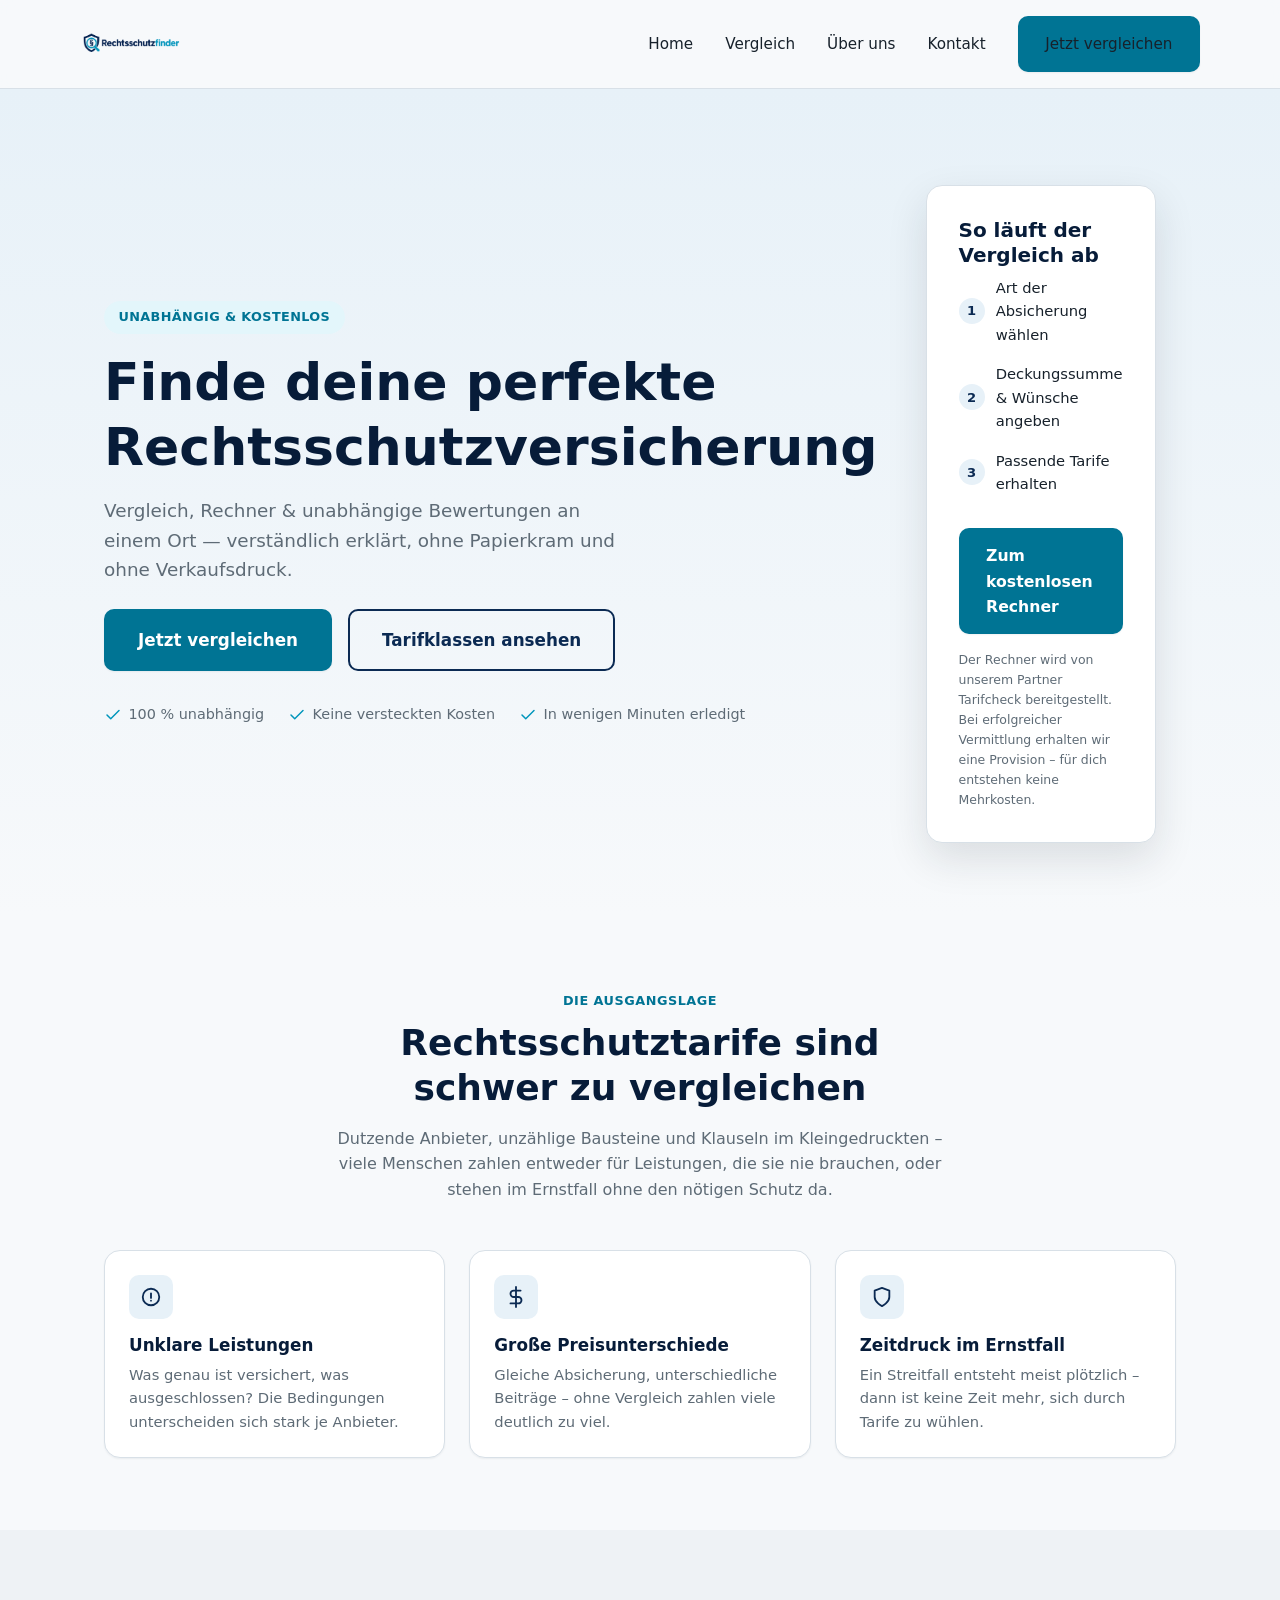
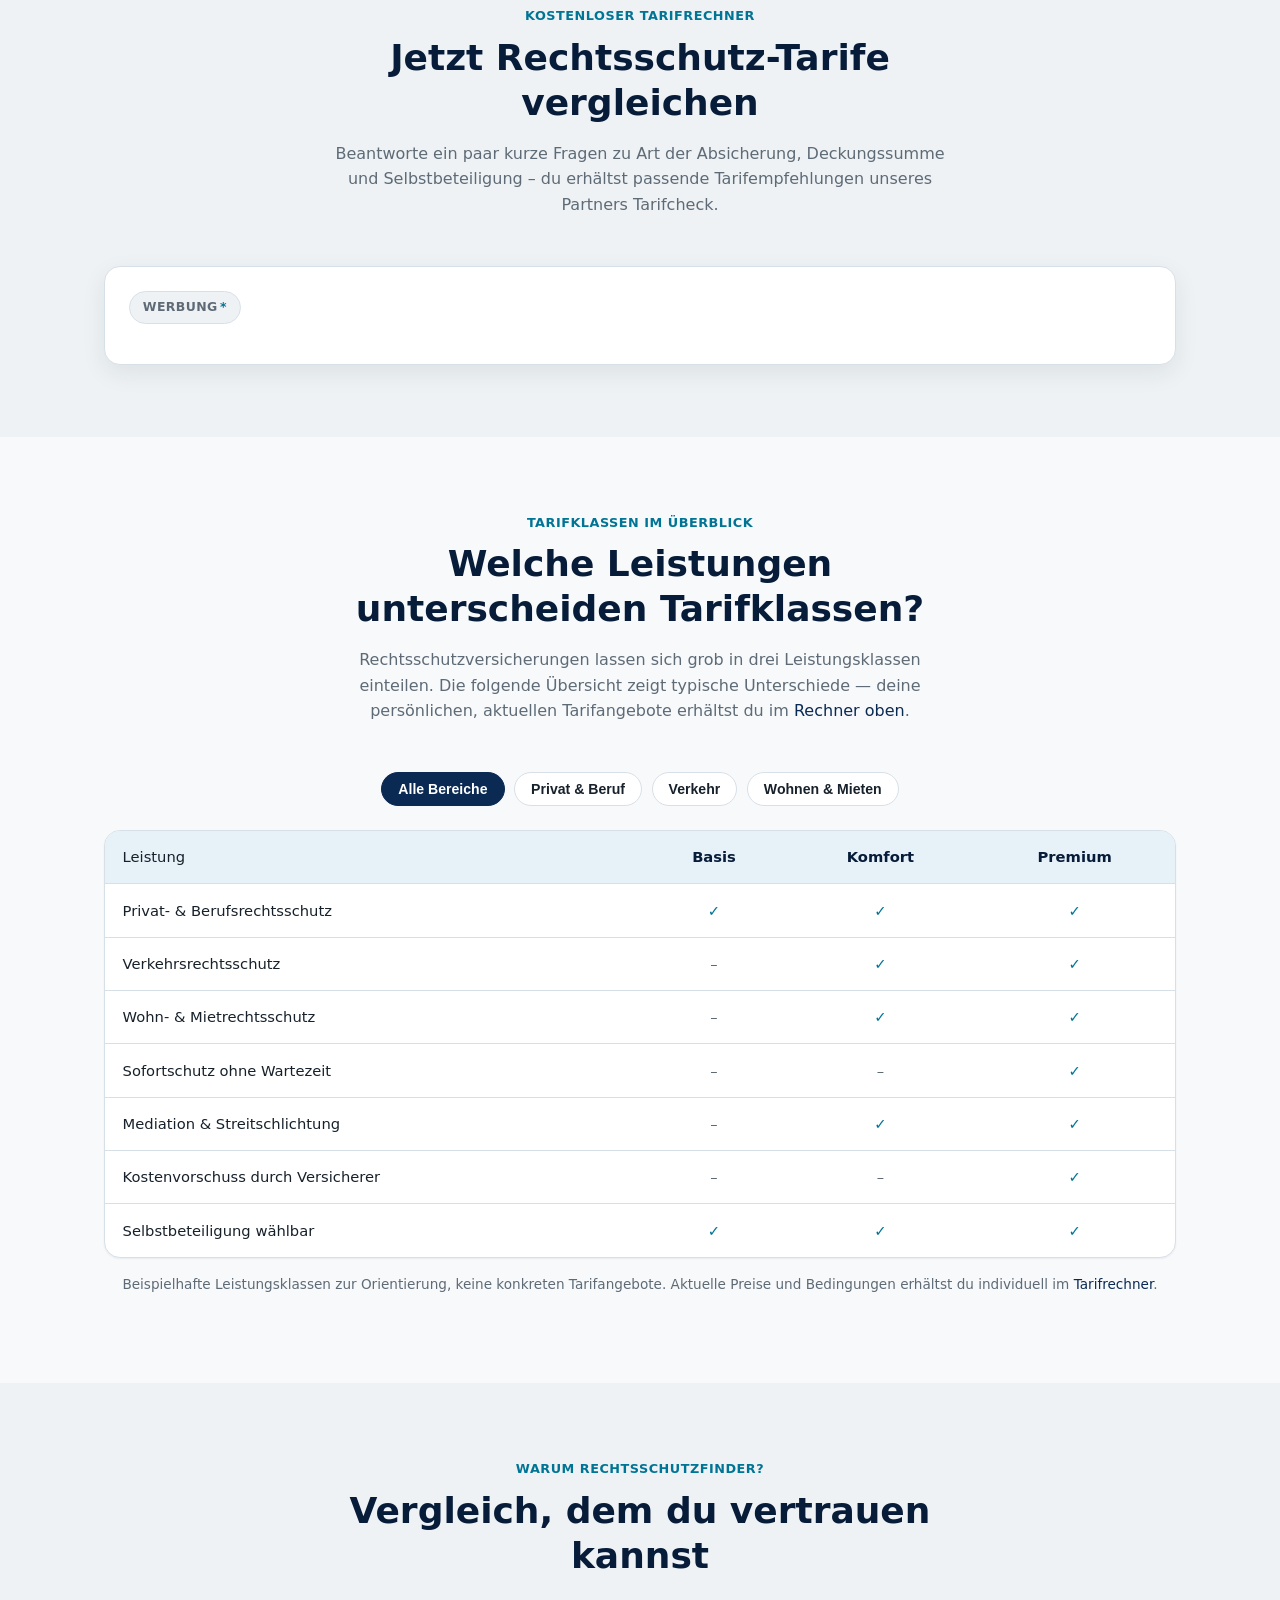
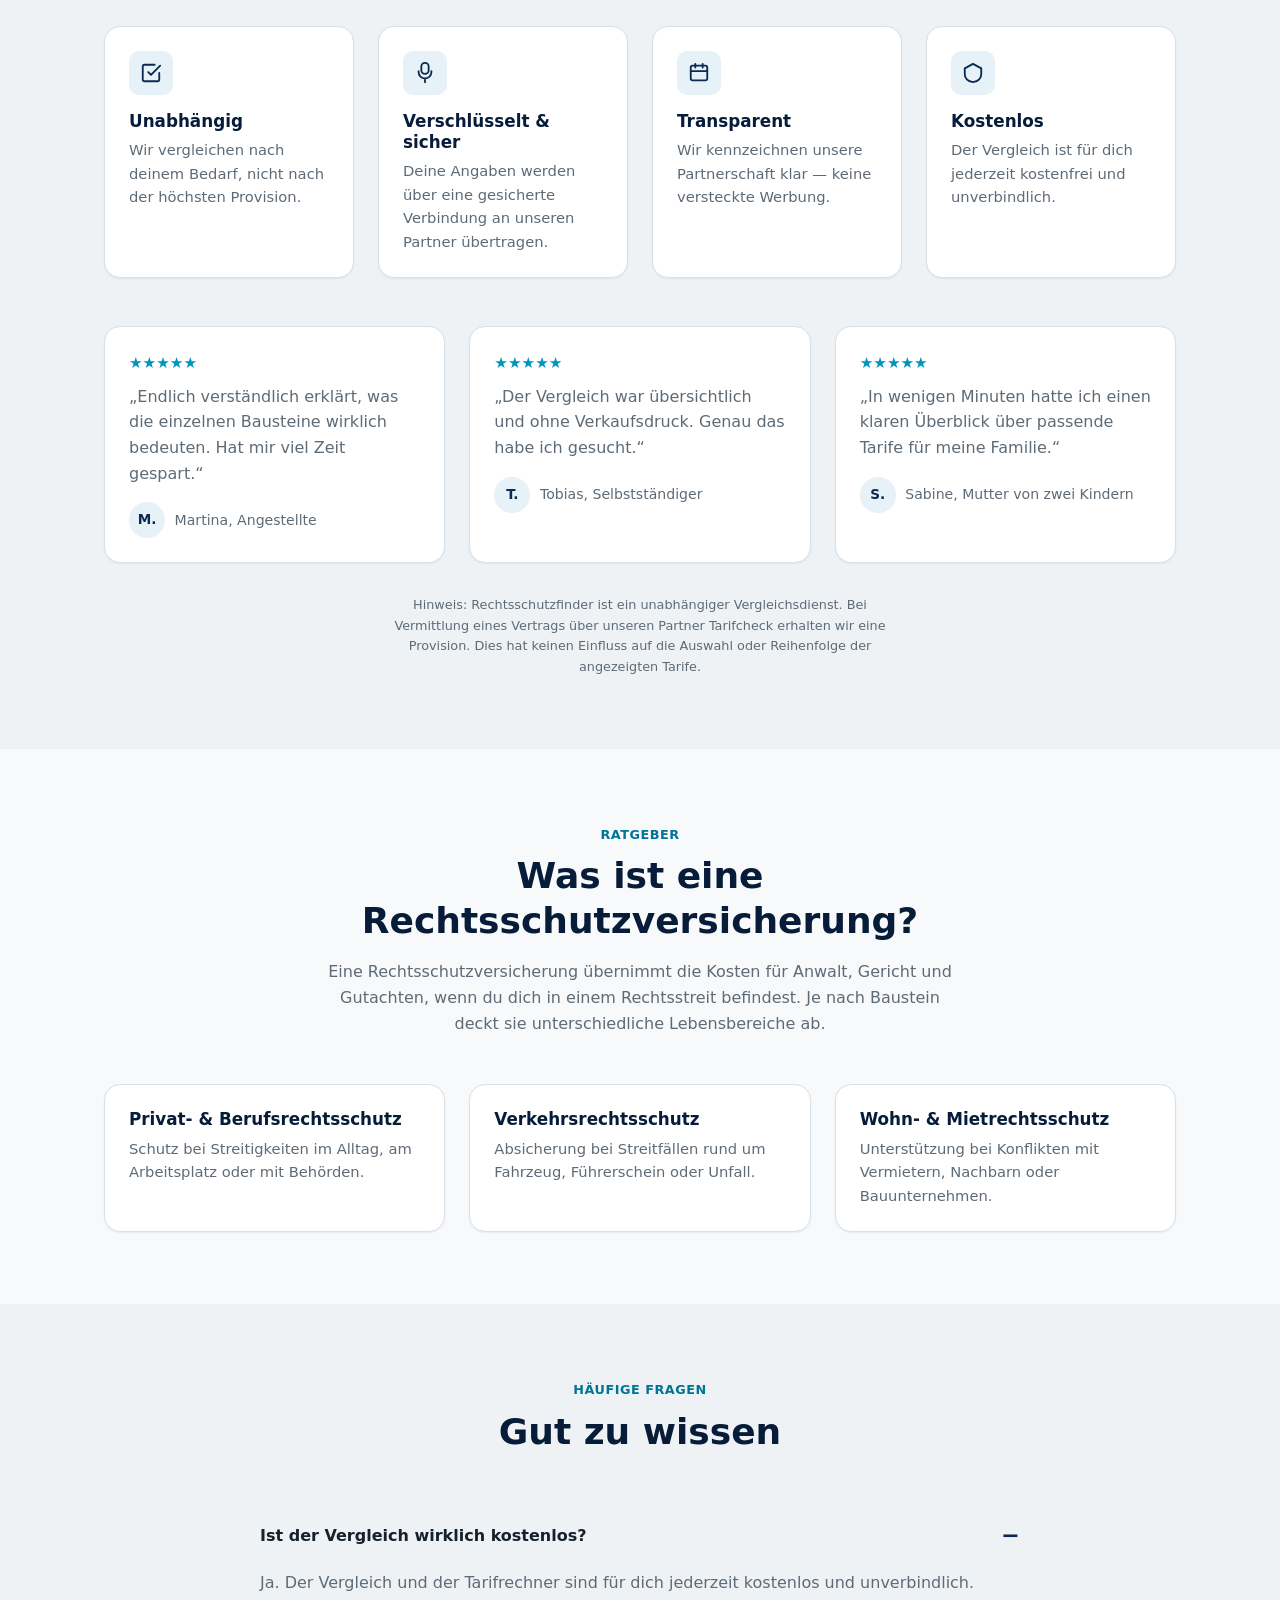
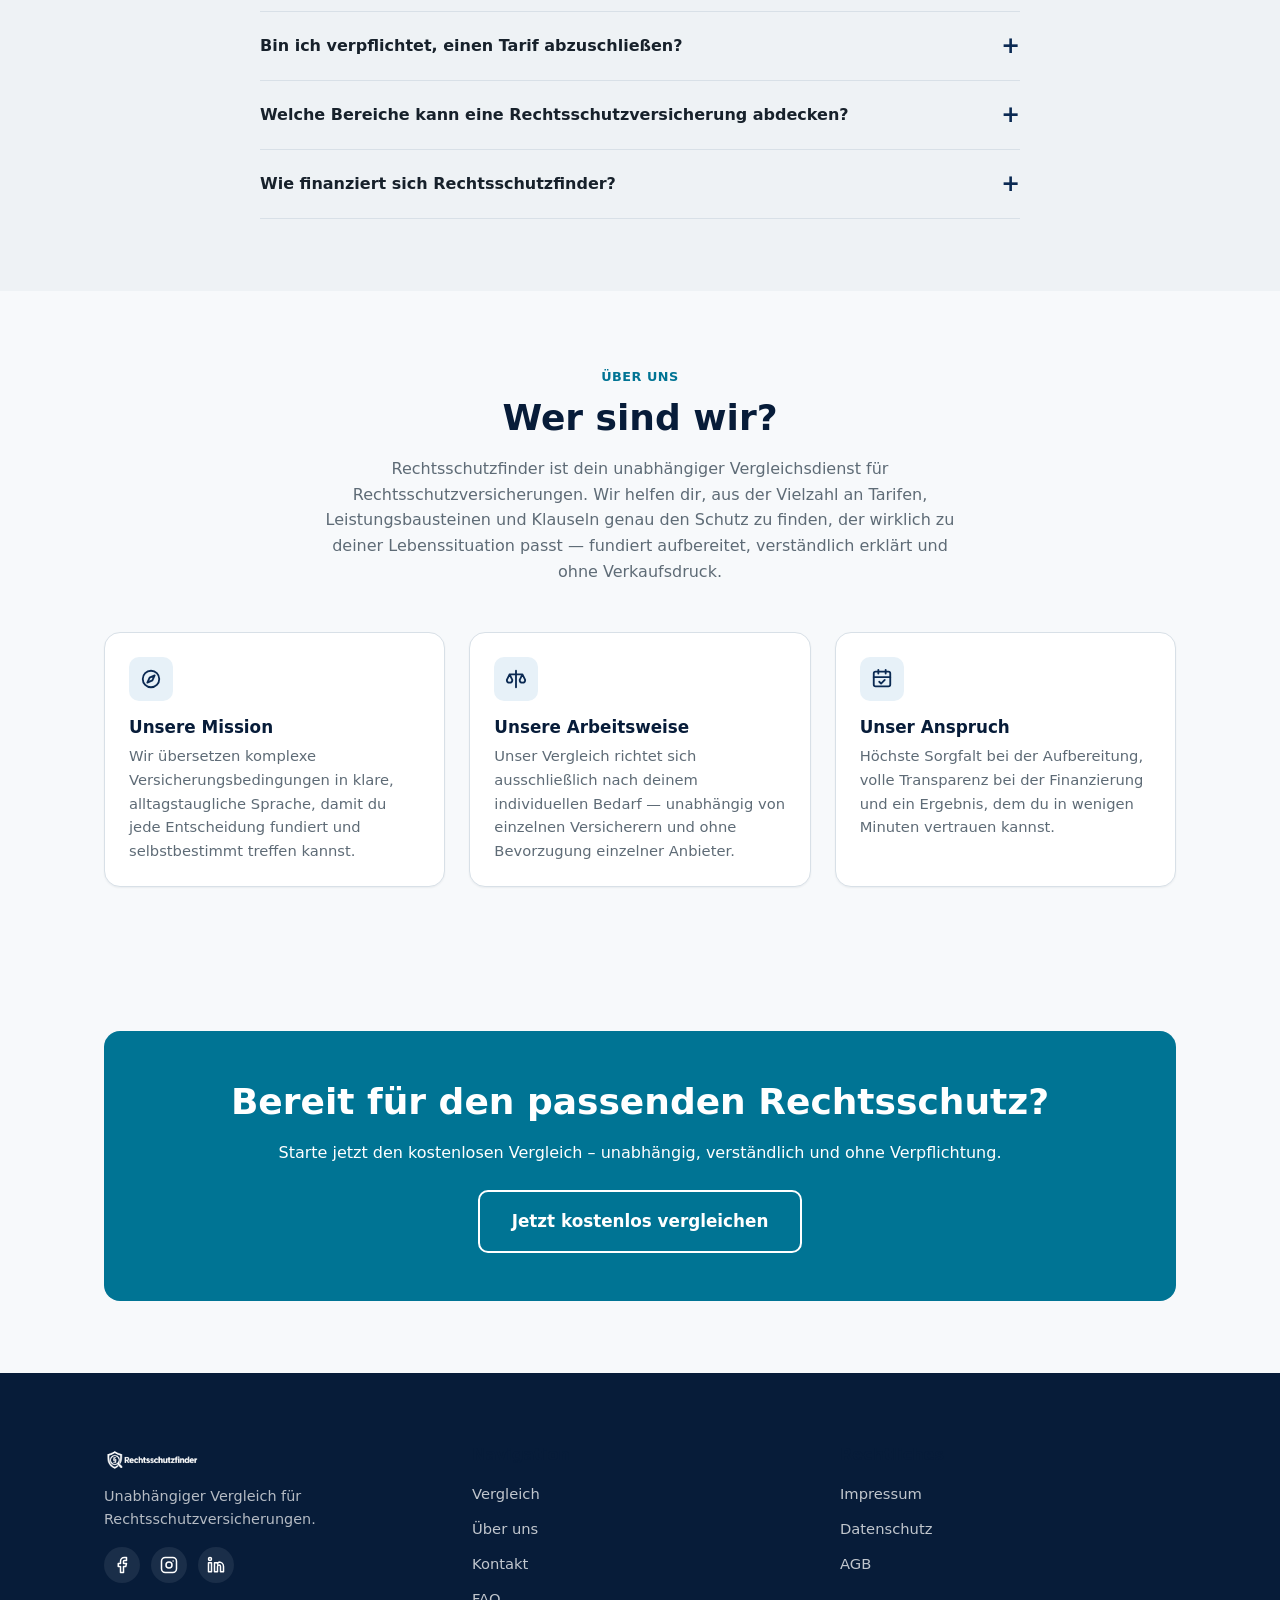
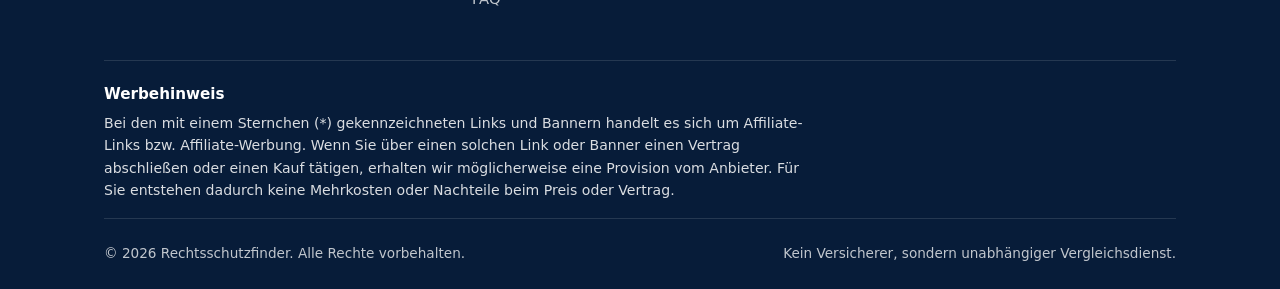
==== commit f8bda533: "Über-uns-Sektion zu "Wer sind wir?" ausgebaut Professioneller formulierte Einleitung plus drei Kernb" ====
--- a/index.html
+++ b/index.html
@@ -429,13 +429,38 @@
       <div class="container">
         <div class="section-head">
           <span class="eyebrow">Über uns</span>
-          <h2>Klarheit statt Kleingedrucktem</h2>
+          <h2>Wer sind wir?</h2>
           <p>
-            Rechtsschutzfinder wurde gegründet, um den Tarifdschungel bei
-            Rechtsschutzversicherungen verständlich zu machen. Wir bereiten die wichtigsten
-            Informationen unabhängig auf und verbinden dich über unseren Partner Tarifcheck
-            direkt mit passenden Angeboten — ohne Papierkram und ohne Verkaufsdruck.
+            Rechtsschutzfinder ist dein unabhängiger Vergleichsdienst für
+            Rechtsschutzversicherungen. Wir helfen dir, aus der Vielzahl an Tarifen,
+            Leistungsbausteinen und Klauseln genau den Schutz zu finden, der wirklich zu
+            deiner Lebenssituation passt — fundiert aufbereitet, verständlich erklärt und
+            ohne Verkaufsdruck.
           </p>
+        </div>
+
+        <div class="grid grid-3">
+          <div class="card">
+            <div class="card__icon">
+              <svg viewBox="0 0 24 24" fill="none" stroke-width="2" stroke-linecap="round" stroke-linejoin="round"><circle cx="12" cy="12" r="9" /><polygon points="16 8 13.5 13.5 8 16 10.5 10.5 16 8" /></svg>
+            </div>
+            <h3>Unsere Mission</h3>
+            <p>Wir übersetzen komplexe Versicherungsbedingungen in klare, alltagstaugliche Sprache, damit du jede Entscheidung fundiert und selbstbestimmt treffen kannst.</p>
+          </div>
+          <div class="card">
+            <div class="card__icon">
+              <svg viewBox="0 0 24 24" fill="none" stroke-width="2" stroke-linecap="round" stroke-linejoin="round"><path d="M12 3v18M5 7h14M5 7 2 13a3 3 0 0 0 6 0L5 7Zm14 0-3 6a3 3 0 0 0 6 0l-3-6Z" /></svg>
+            </div>
+            <h3>Unsere Arbeitsweise</h3>
+            <p>Unser Vergleich richtet sich ausschließlich nach deinem individuellen Bedarf — unabhängig von einzelnen Versicherern und ohne Bevorzugung einzelner Anbieter.</p>
+          </div>
+          <div class="card">
+            <div class="card__icon">
+              <svg viewBox="0 0 24 24" fill="none" stroke-width="2" stroke-linecap="round" stroke-linejoin="round"><rect x="3" y="4" width="18" height="16" rx="2" /><path d="M8 2v4M16 2v4M3 10h18" /><path d="m9 15 2 2 4-4" /></svg>
+            </div>
+            <h3>Unser Anspruch</h3>
+            <p>Höchste Sorgfalt bei der Aufbereitung, volle Transparenz bei der Finanzierung und ein Ergebnis, dem du in wenigen Minuten vertrauen kannst.</p>
+          </div>
         </div>
       </div>
     </section>
@@ -485,8 +510,8 @@
         <div>
           <h4>Rechtliches</h4>
           <ul class="footer__links">
-            <li><a href="impressum.html">Impressum</a></li>
-            <li><a href="datenschutz.html">Datenschutz</a></li>
+            <li><a href="https://www.function-concept.com/impressum" target="_blank" rel="noopener">Impressum</a></li>
+            <li><a href="https://www.function-concept.com/datenschutz" target="_blank" rel="noopener">Datenschutz</a></li>
             <li><a href="agb.html">AGB</a></li>
           </ul>
         </div>
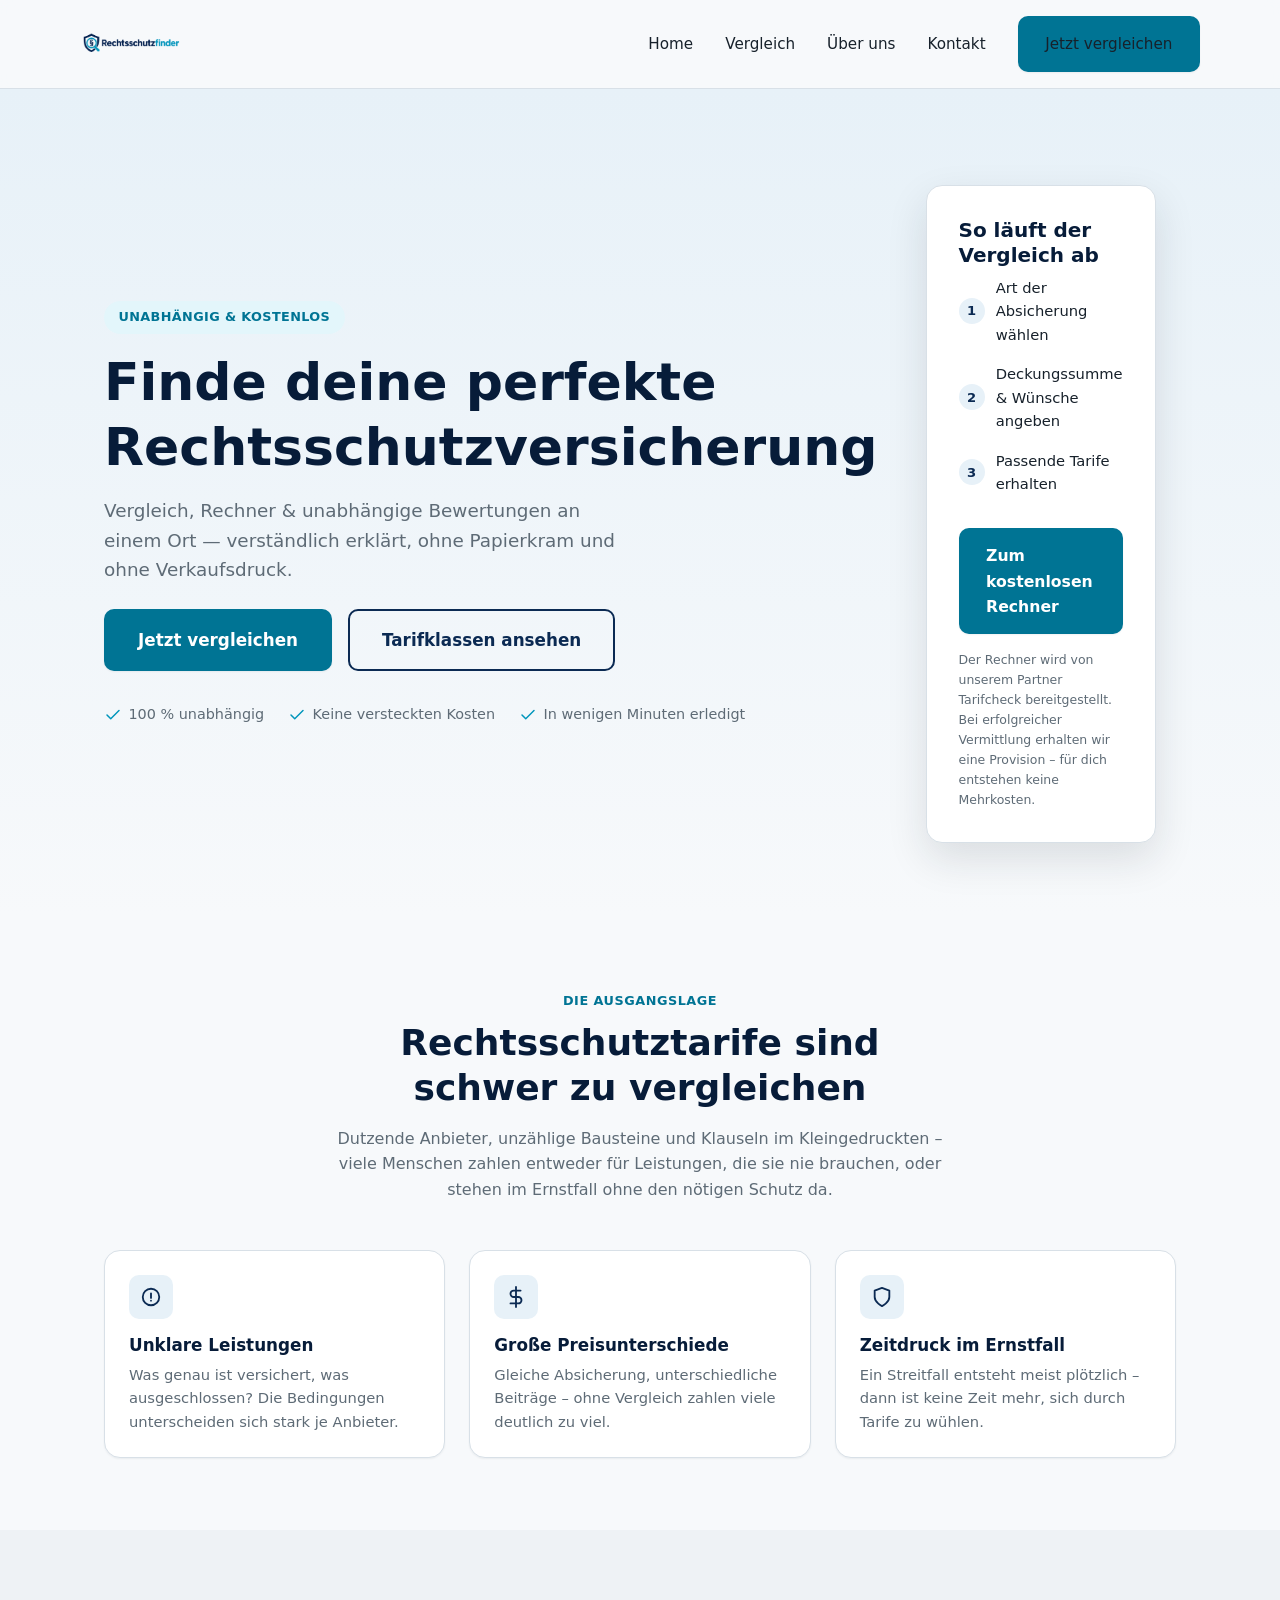
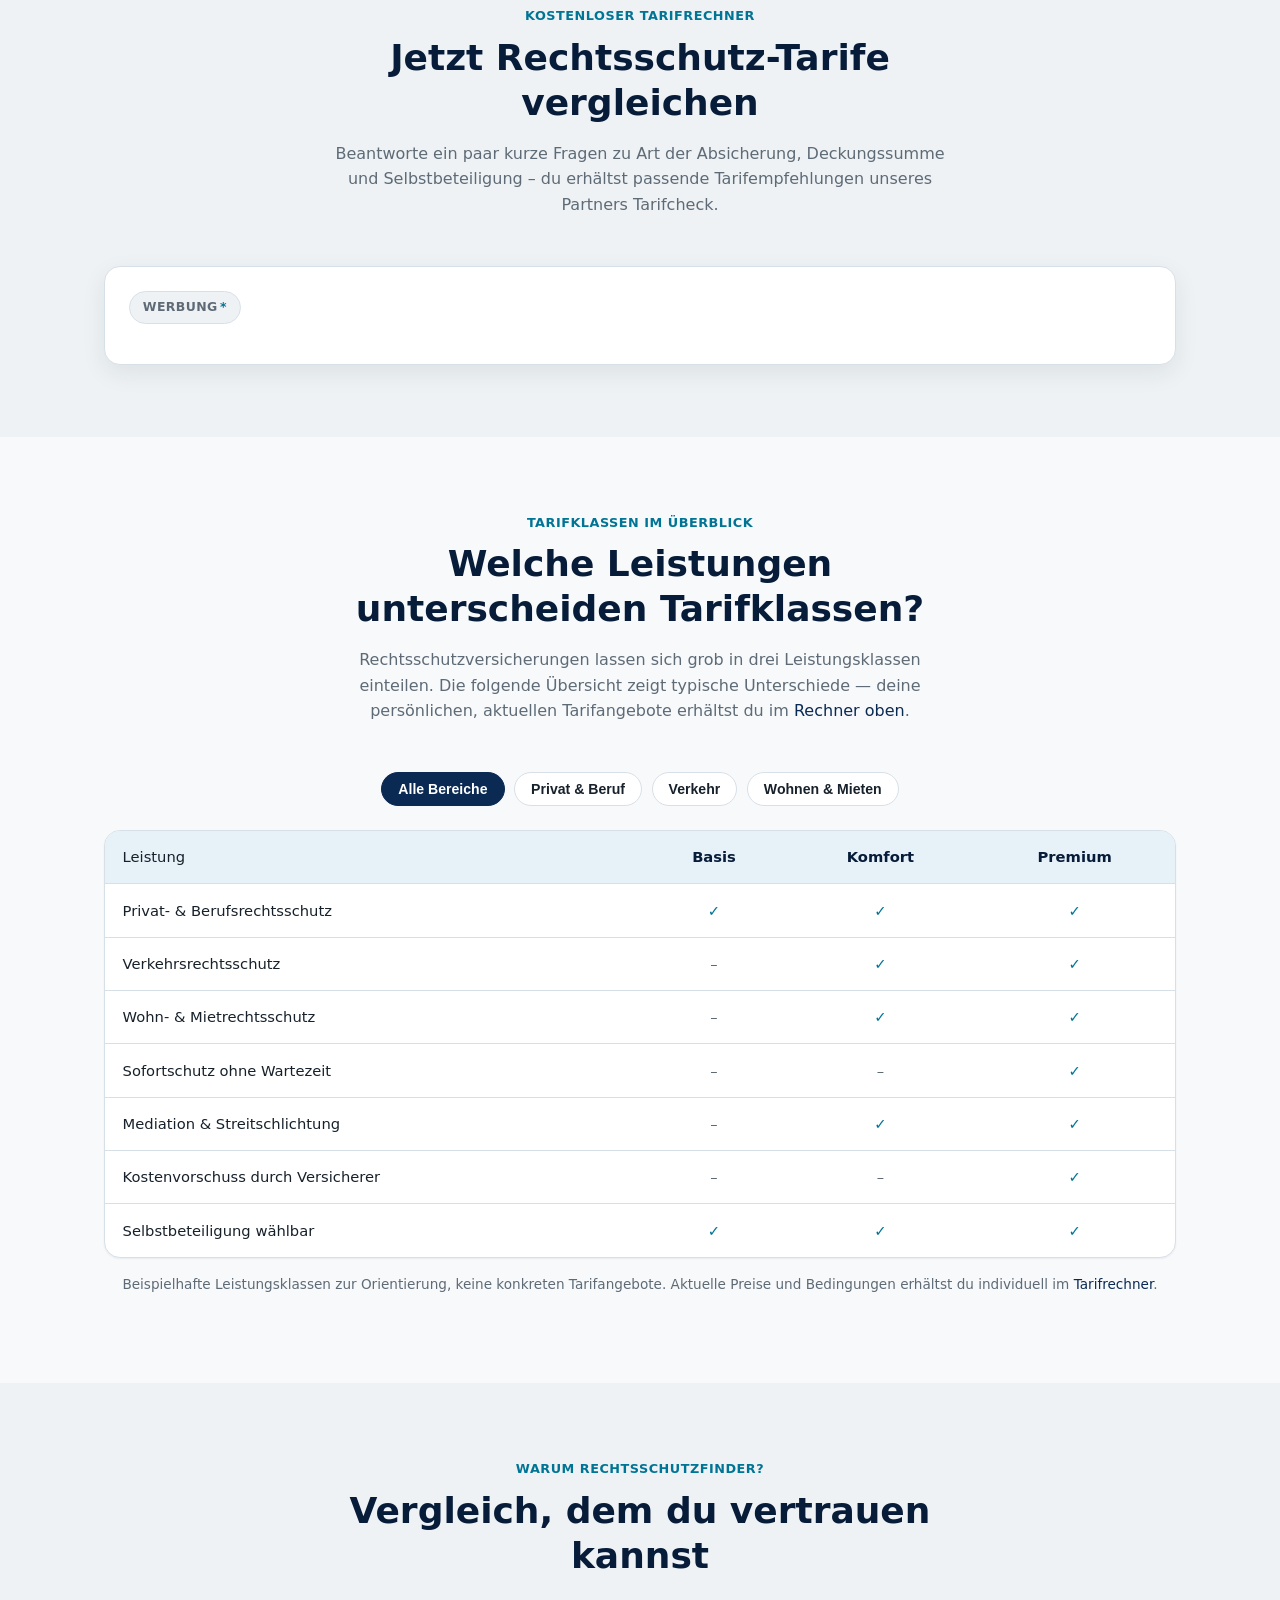
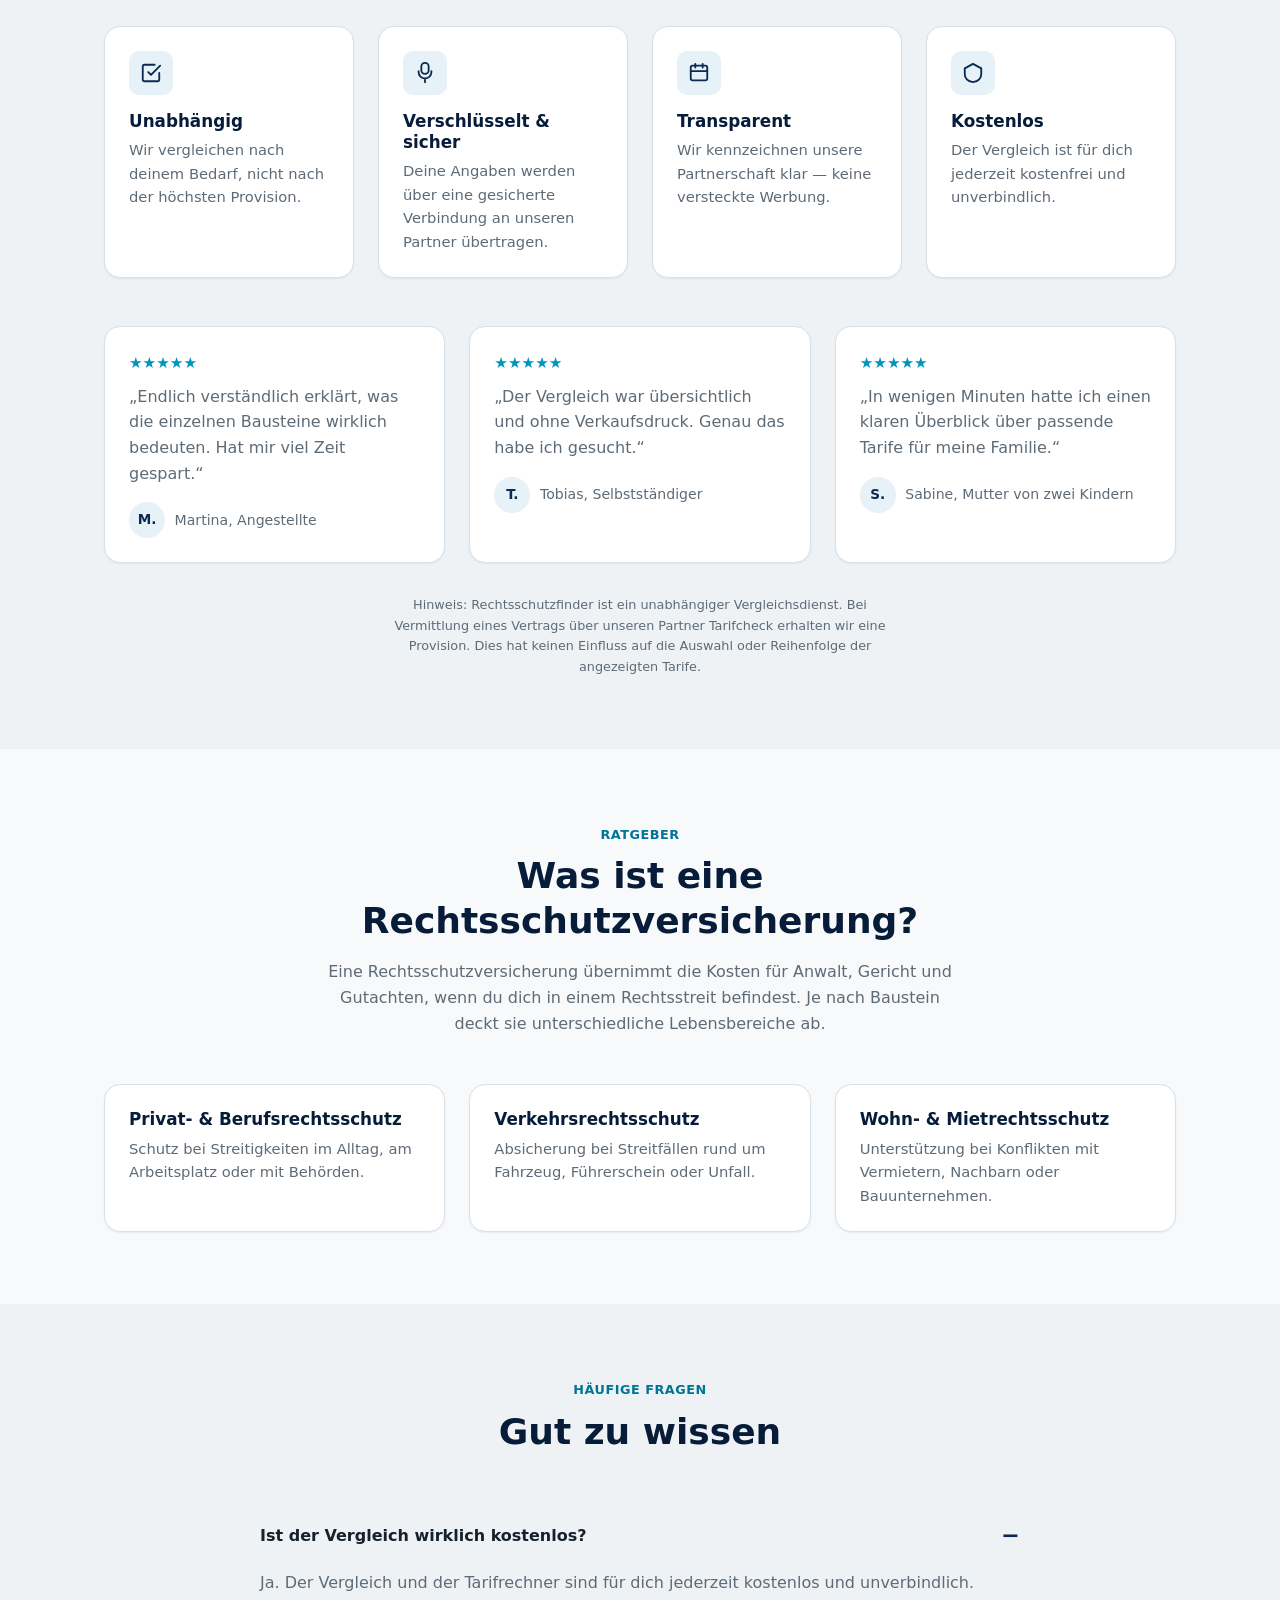
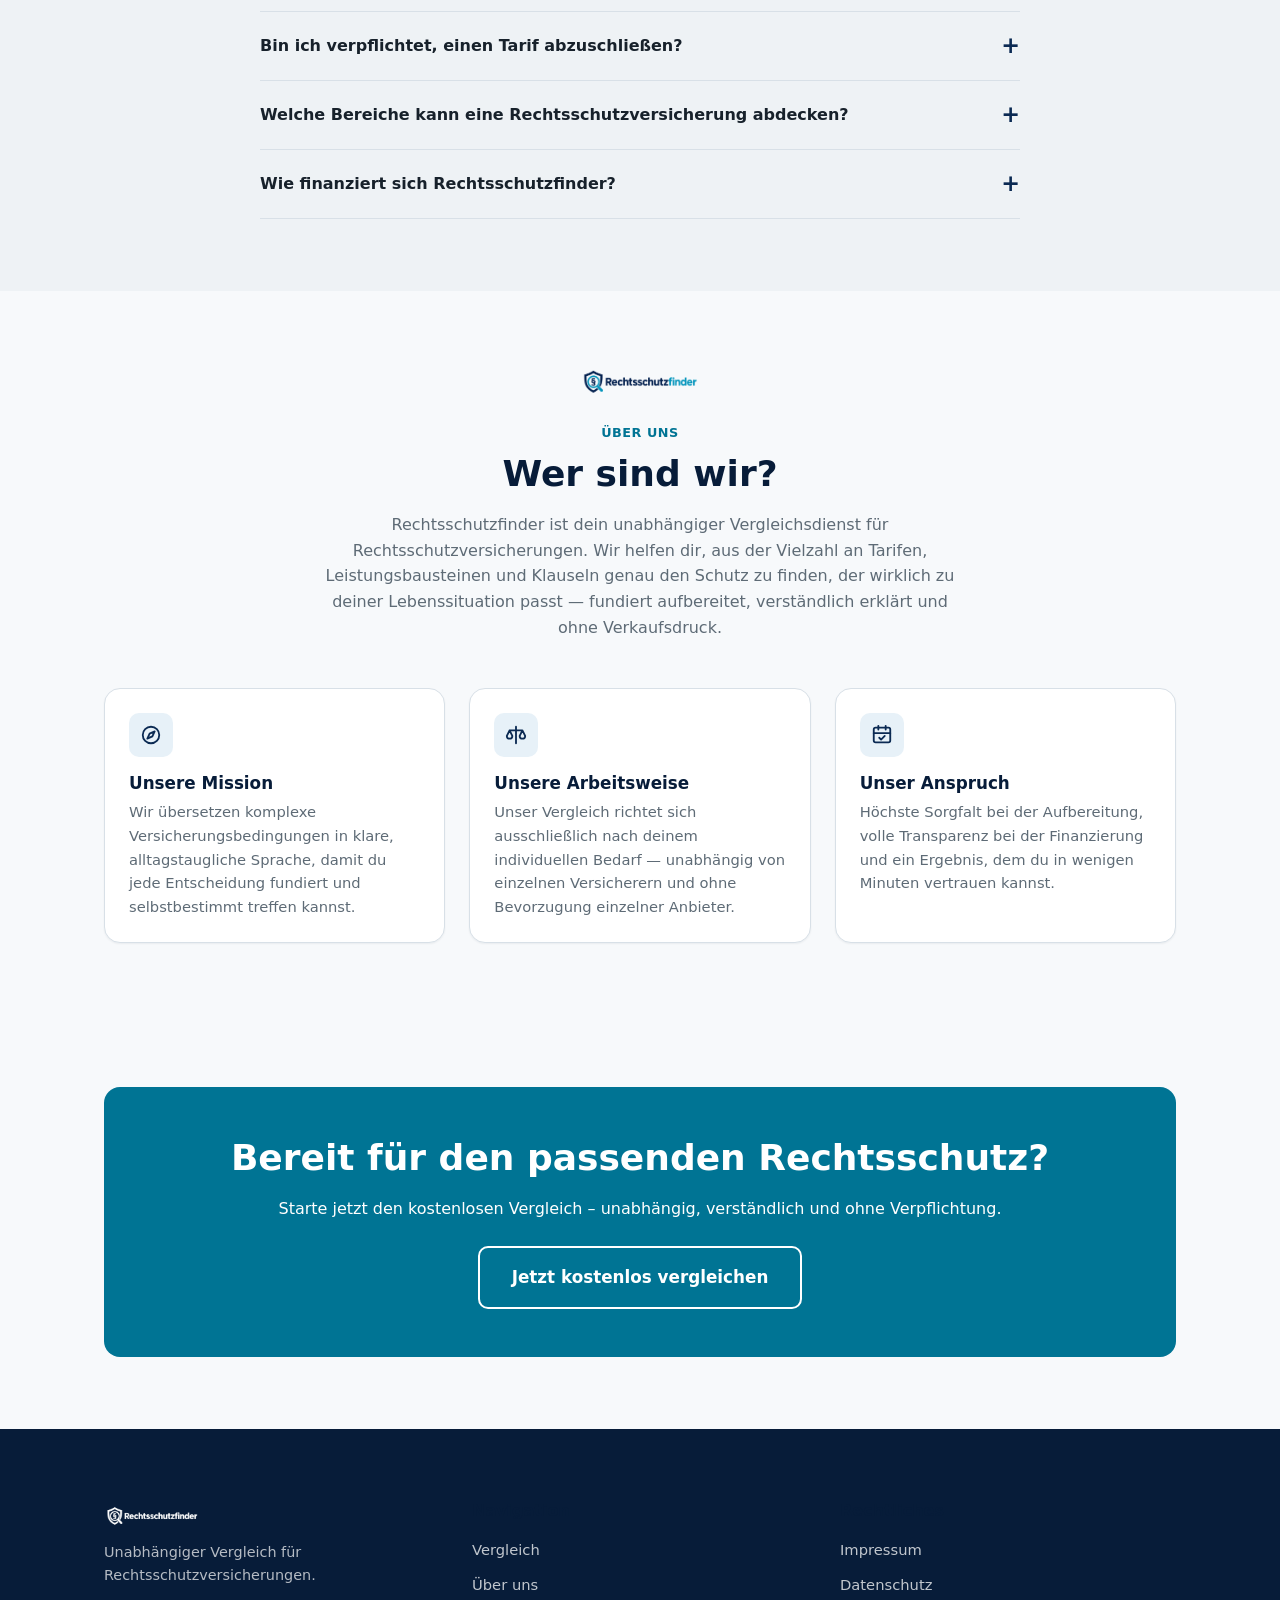
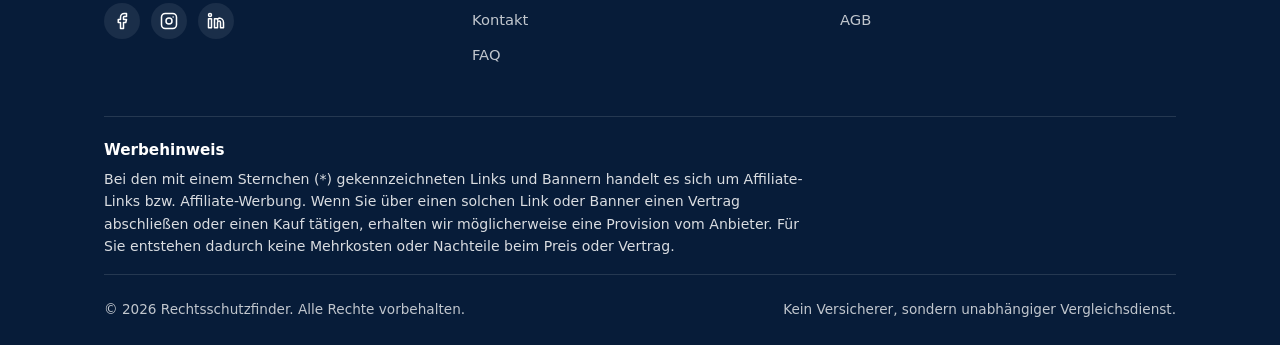
==== commit 088d34dc: "Logo in "Wer sind wir?"-Sektion ergänzt Markenlogo zentriert über dem Abschnittstext platziert." ====
--- a/index.html
+++ b/index.html
@@ -428,6 +428,7 @@
     <section id="ueber-uns">
       <div class="container">
         <div class="section-head">
+          <img src="assets/img/logo.webp" alt="Rechtsschutzfinder" class="section-head__logo" />
           <span class="eyebrow">Über uns</span>
           <h2>Wer sind wir?</h2>
           <p>
--- a/assets/css/style.css
+++ b/assets/css/style.css
@@ -364,6 +364,12 @@
   text-align: center;
 }
 
+.section-head__logo {
+  height: 40px;
+  width: auto;
+  margin: 0 auto var(--space-2);
+}
+
 .section-head .eyebrow {
   display: inline-block;
   color: var(--color-accent-dark);
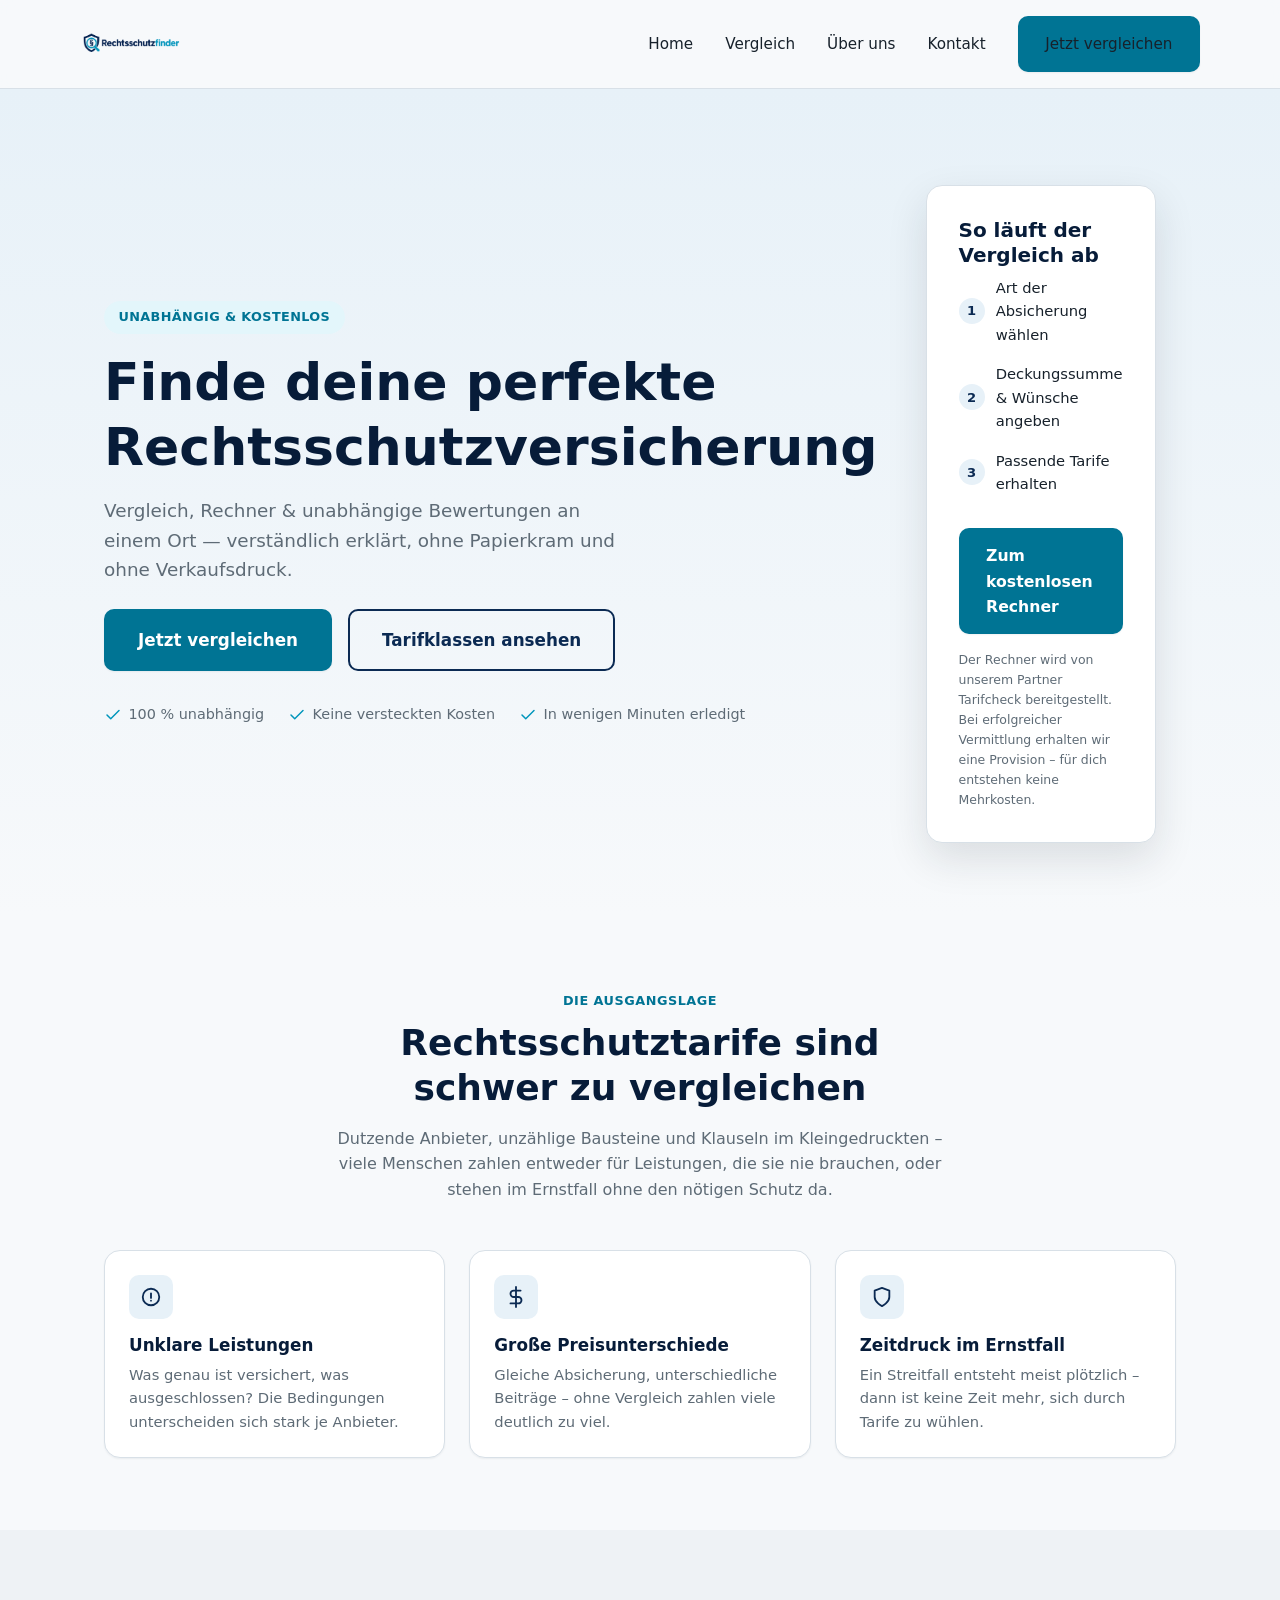
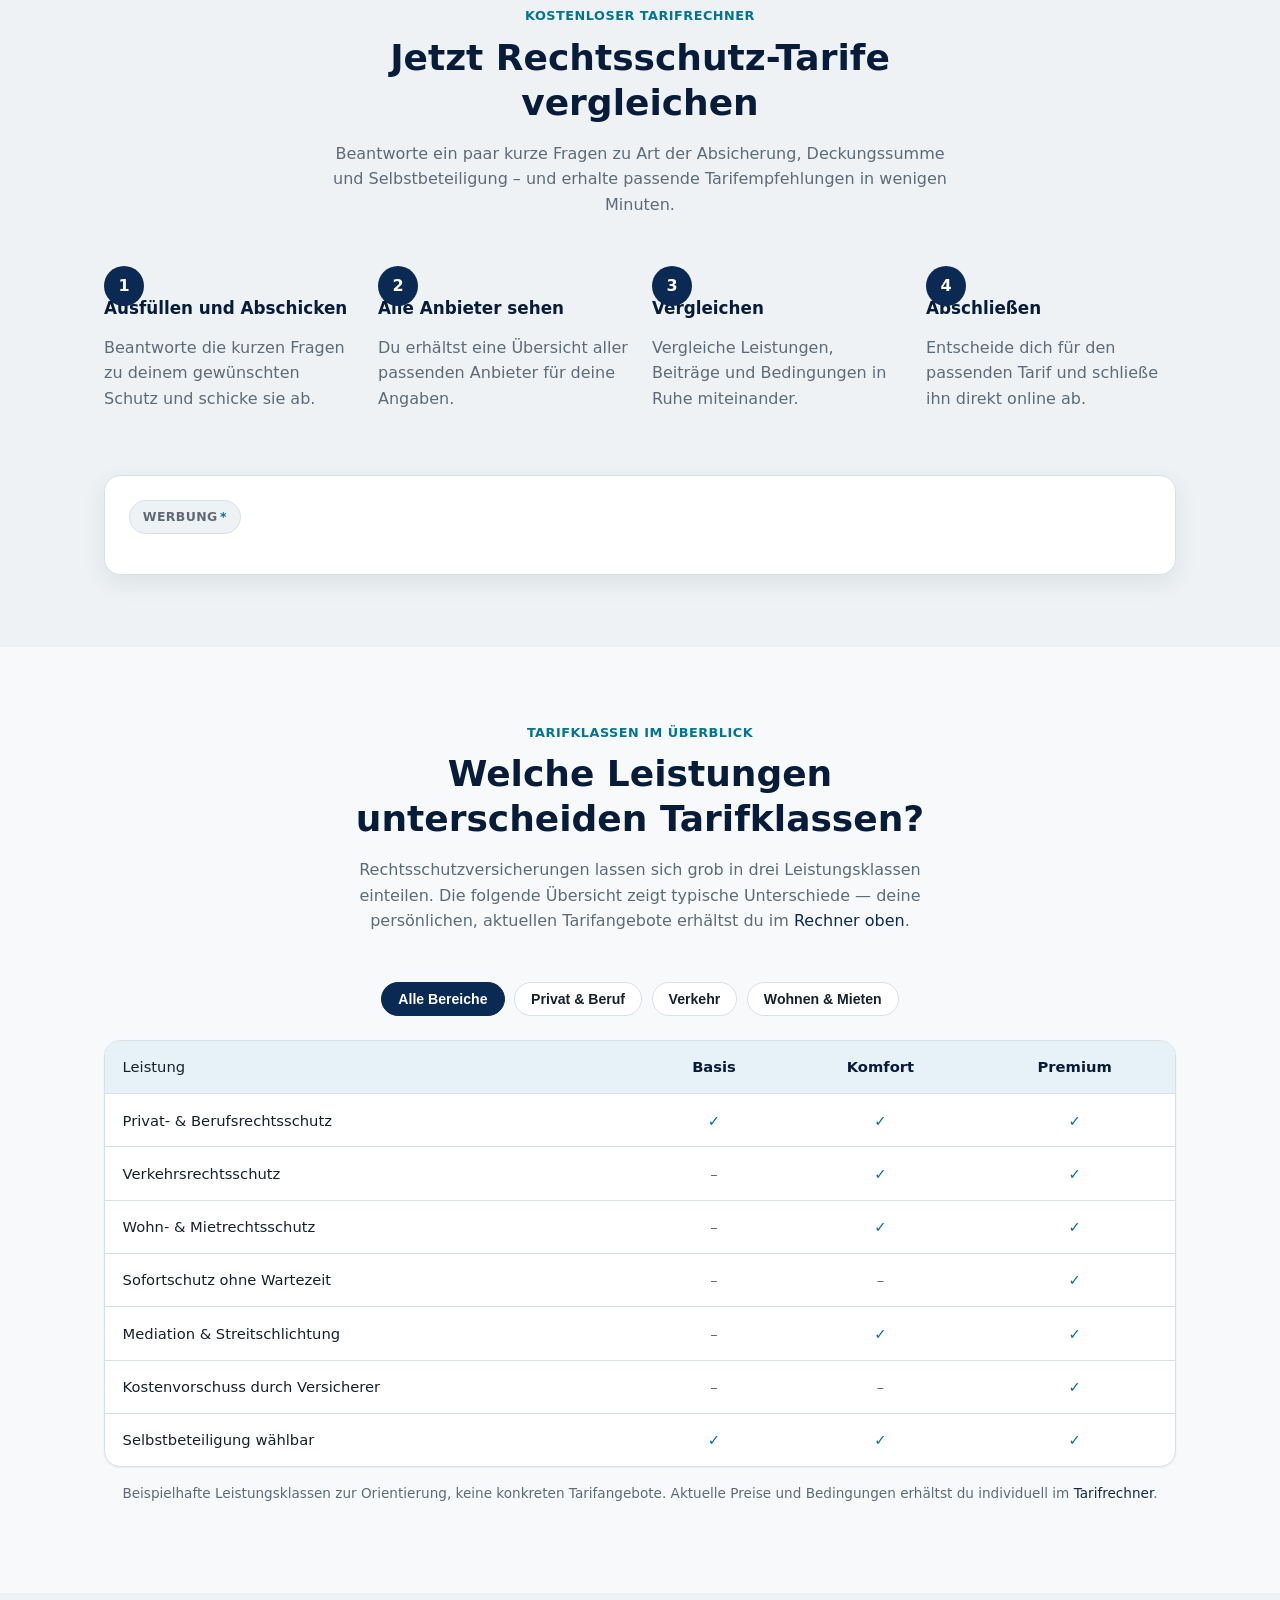
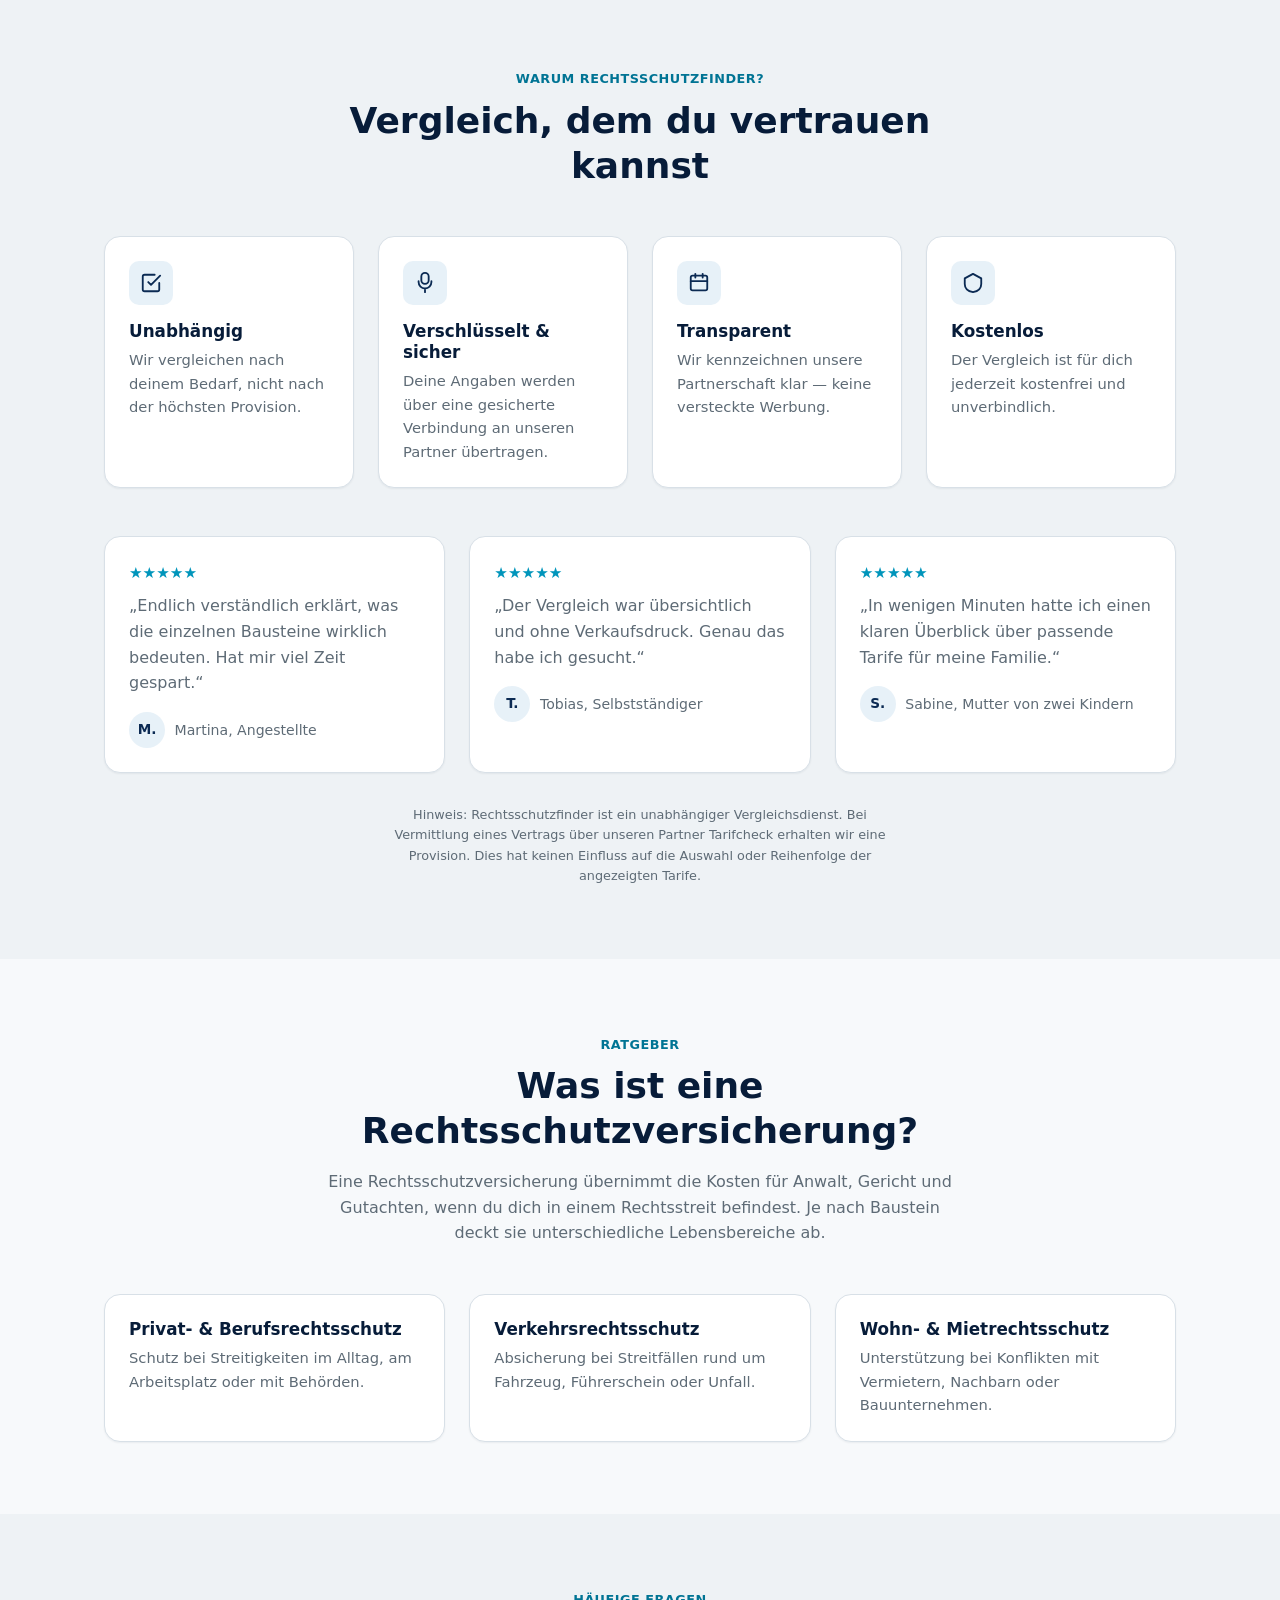
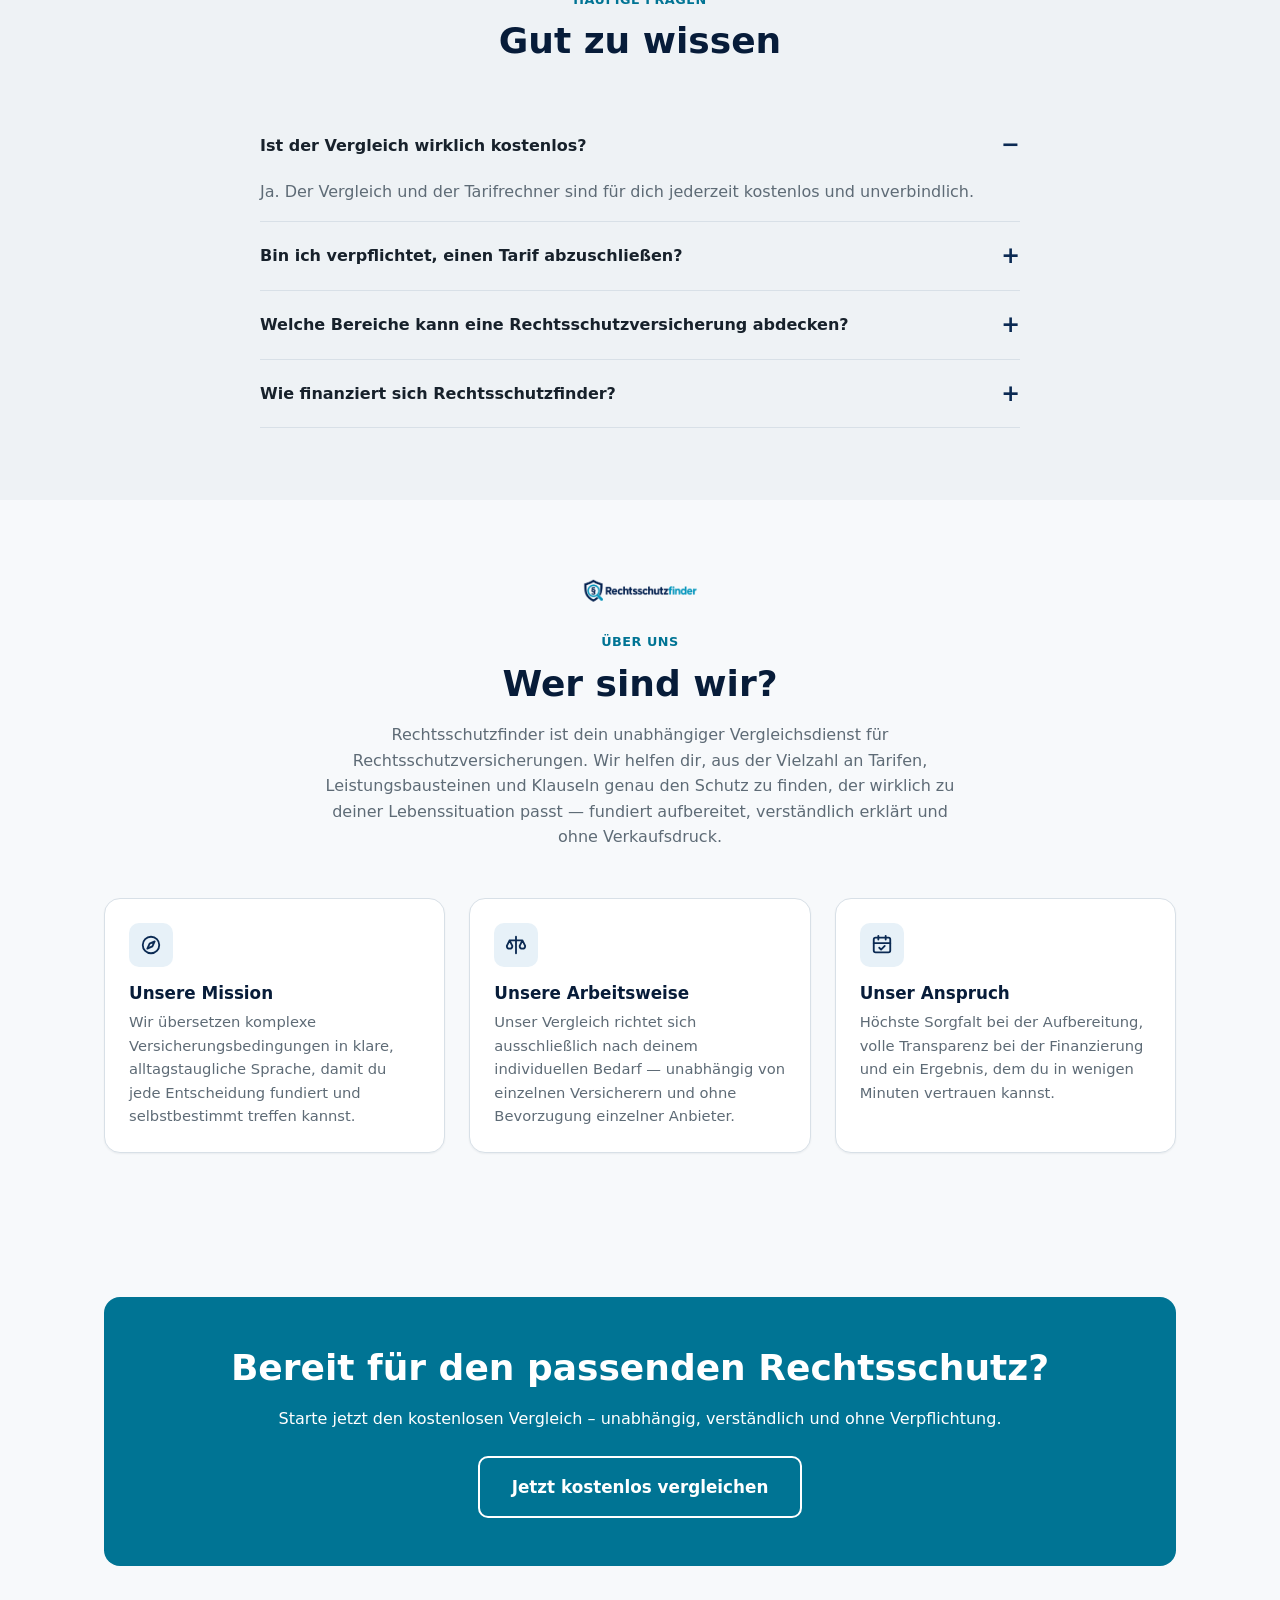
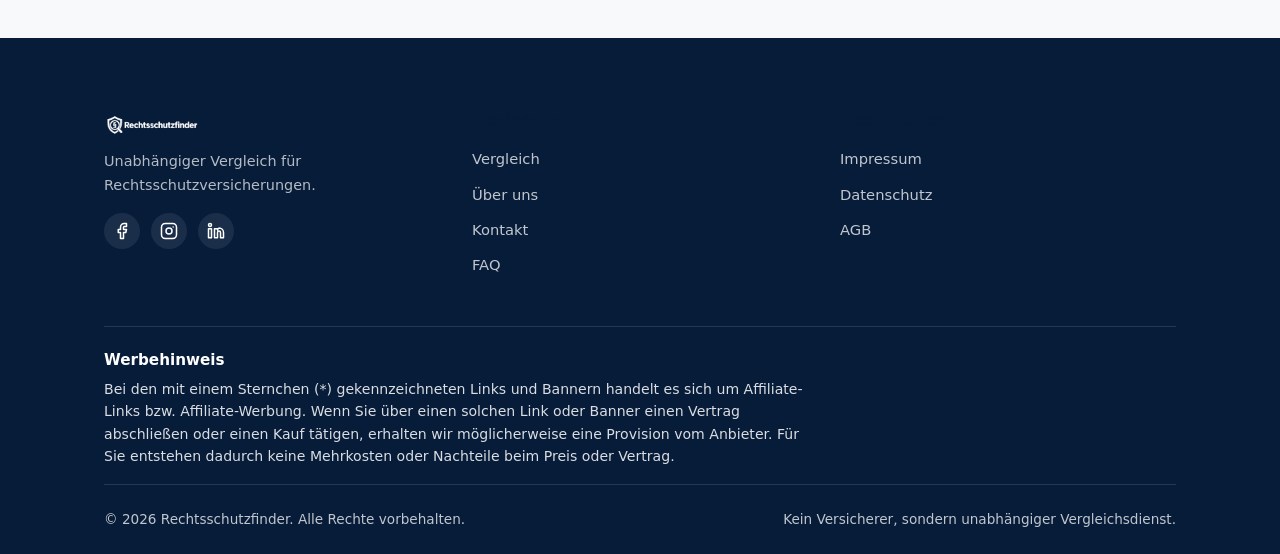
==== commit 439a32dd: "Schrittanleitung im Tarifrechner-Bereich ergänzt Partner-Erwähnung aus dem Einleitungstext entfernt " ====
--- a/index.html
+++ b/index.html
@@ -194,7 +194,26 @@
         <div class="section-head">
           <span class="eyebrow">Kostenloser Tarifrechner</span>
           <h2>Jetzt Rechtsschutz-Tarife vergleichen</h2>
-          <p>Beantworte ein paar kurze Fragen zu Art der Absicherung, Deckungssumme und Selbstbeteiligung – du erhältst passende Tarifempfehlungen unseres Partners Tarifcheck.</p>
+          <p>Beantworte ein paar kurze Fragen zu Art der Absicherung, Deckungssumme und Selbstbeteiligung – und erhalte passende Tarifempfehlungen in wenigen Minuten.</p>
+        </div>
+
+        <div class="steps" style="margin-bottom: var(--space-5);">
+          <div class="step">
+            <h3>Ausfüllen und Abschicken</h3>
+            <p>Beantworte die kurzen Fragen zu deinem gewünschten Schutz und schicke sie ab.</p>
+          </div>
+          <div class="step">
+            <h3>Alle Anbieter sehen</h3>
+            <p>Du erhältst eine Übersicht aller passenden Anbieter für deine Angaben.</p>
+          </div>
+          <div class="step">
+            <h3>Vergleichen</h3>
+            <p>Vergleiche Leistungen, Beiträge und Bedingungen in Ruhe miteinander.</p>
+          </div>
+          <div class="step">
+            <h3>Abschließen</h3>
+            <p>Entscheide dich für den passenden Tarif und schließe ihn direkt online ab.</p>
+          </div>
         </div>
 
         <div class="calculator-card">
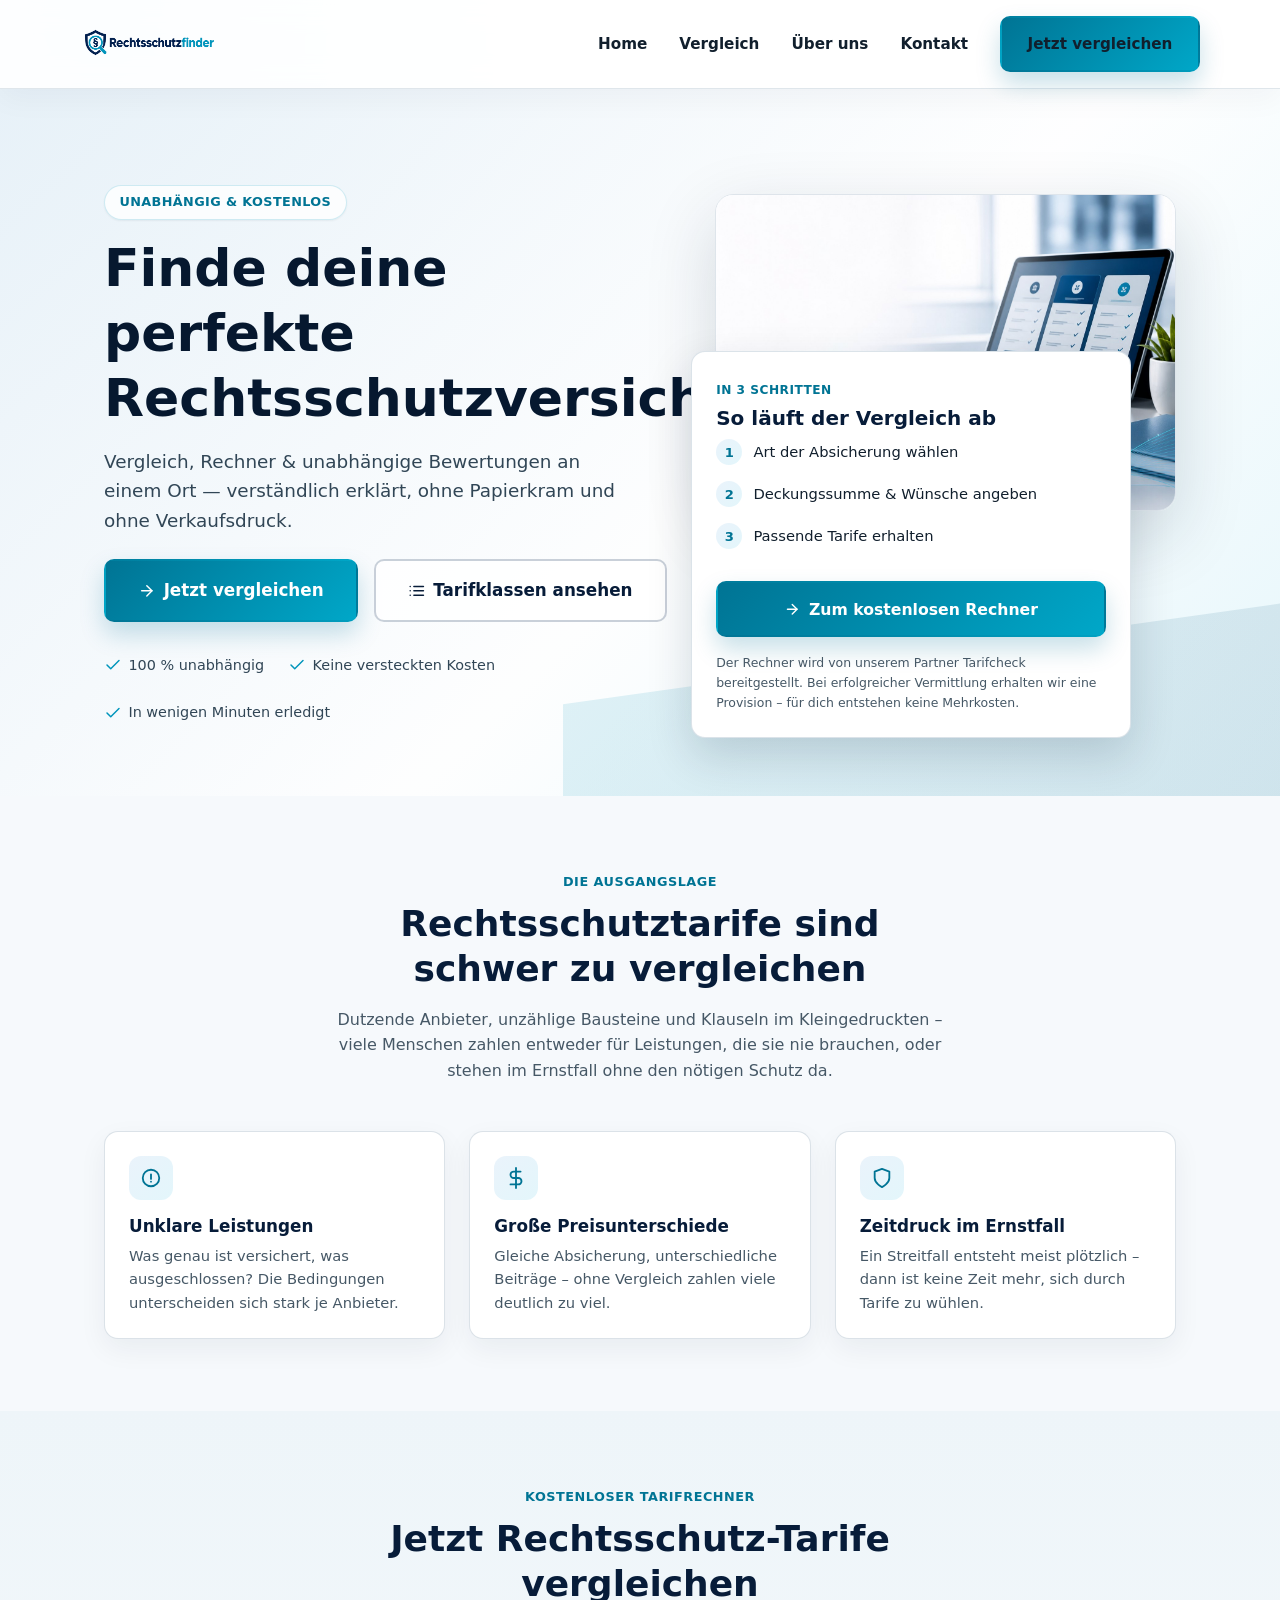
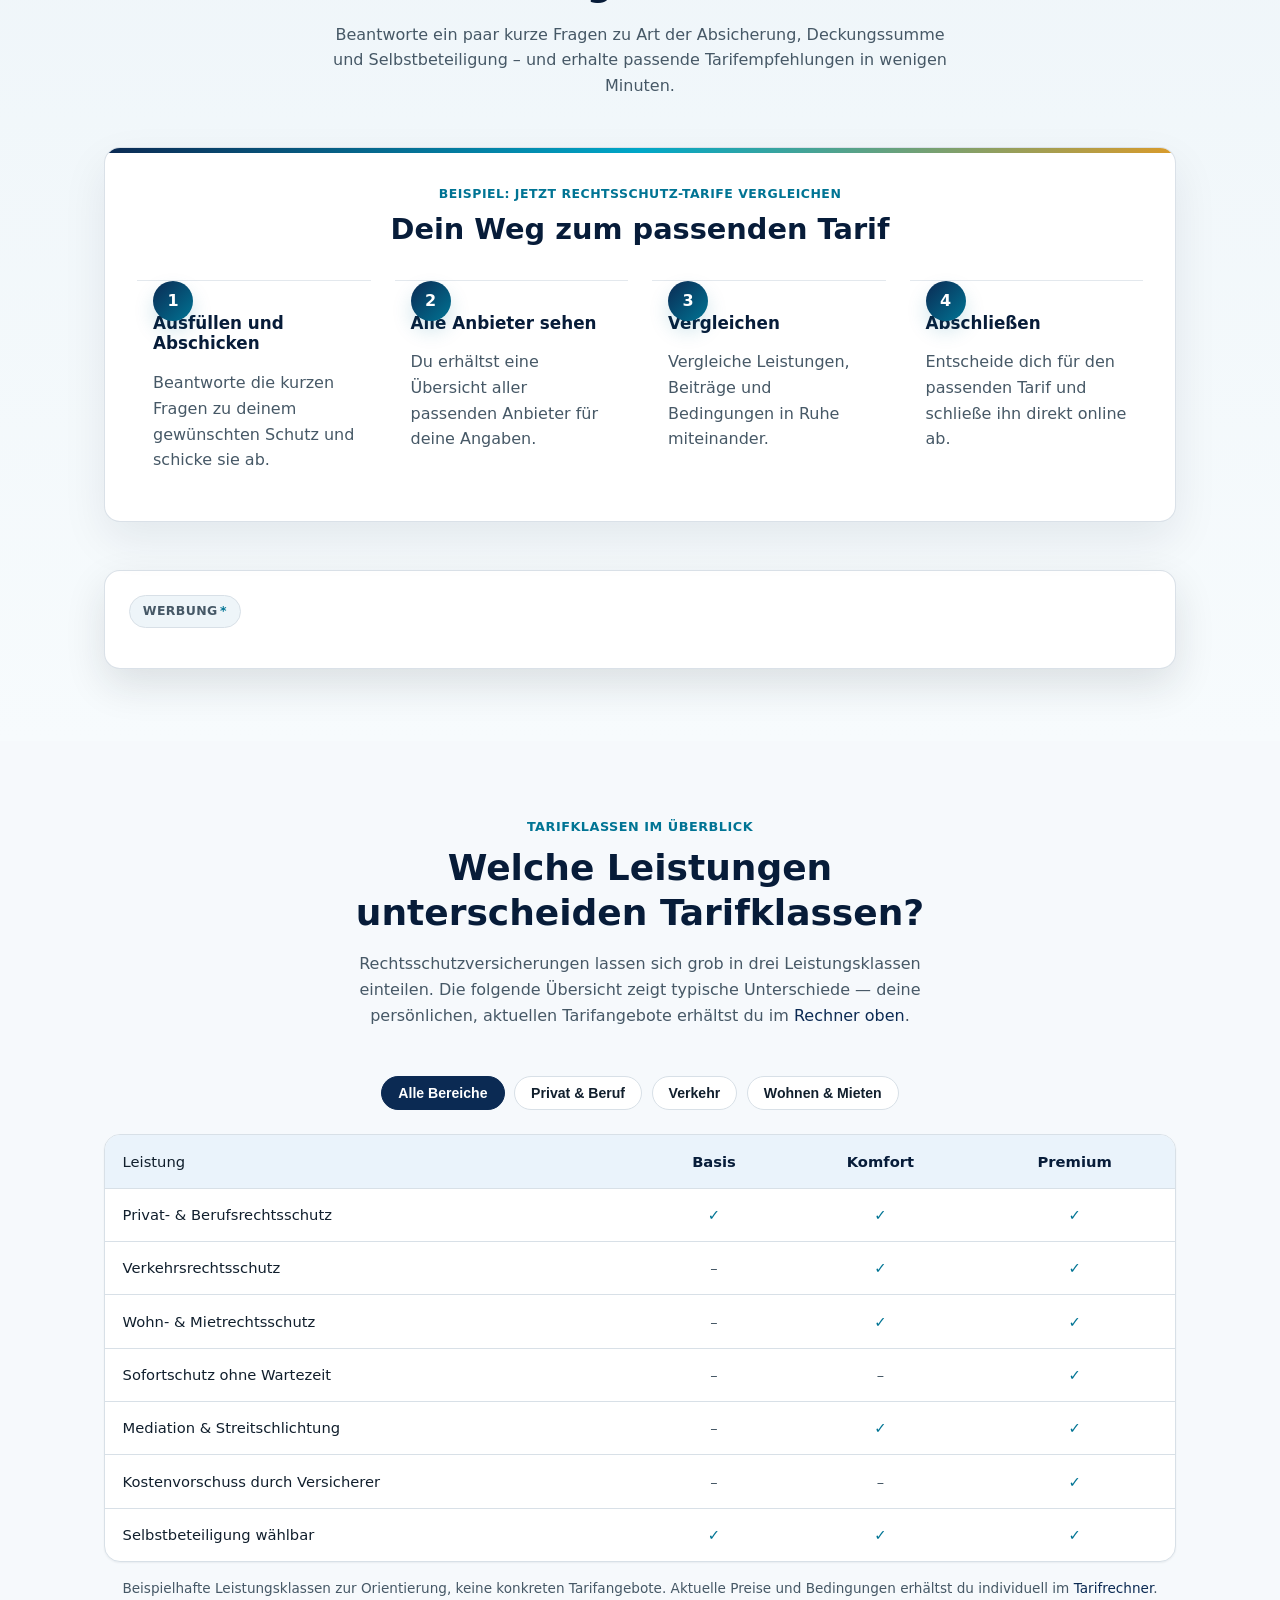
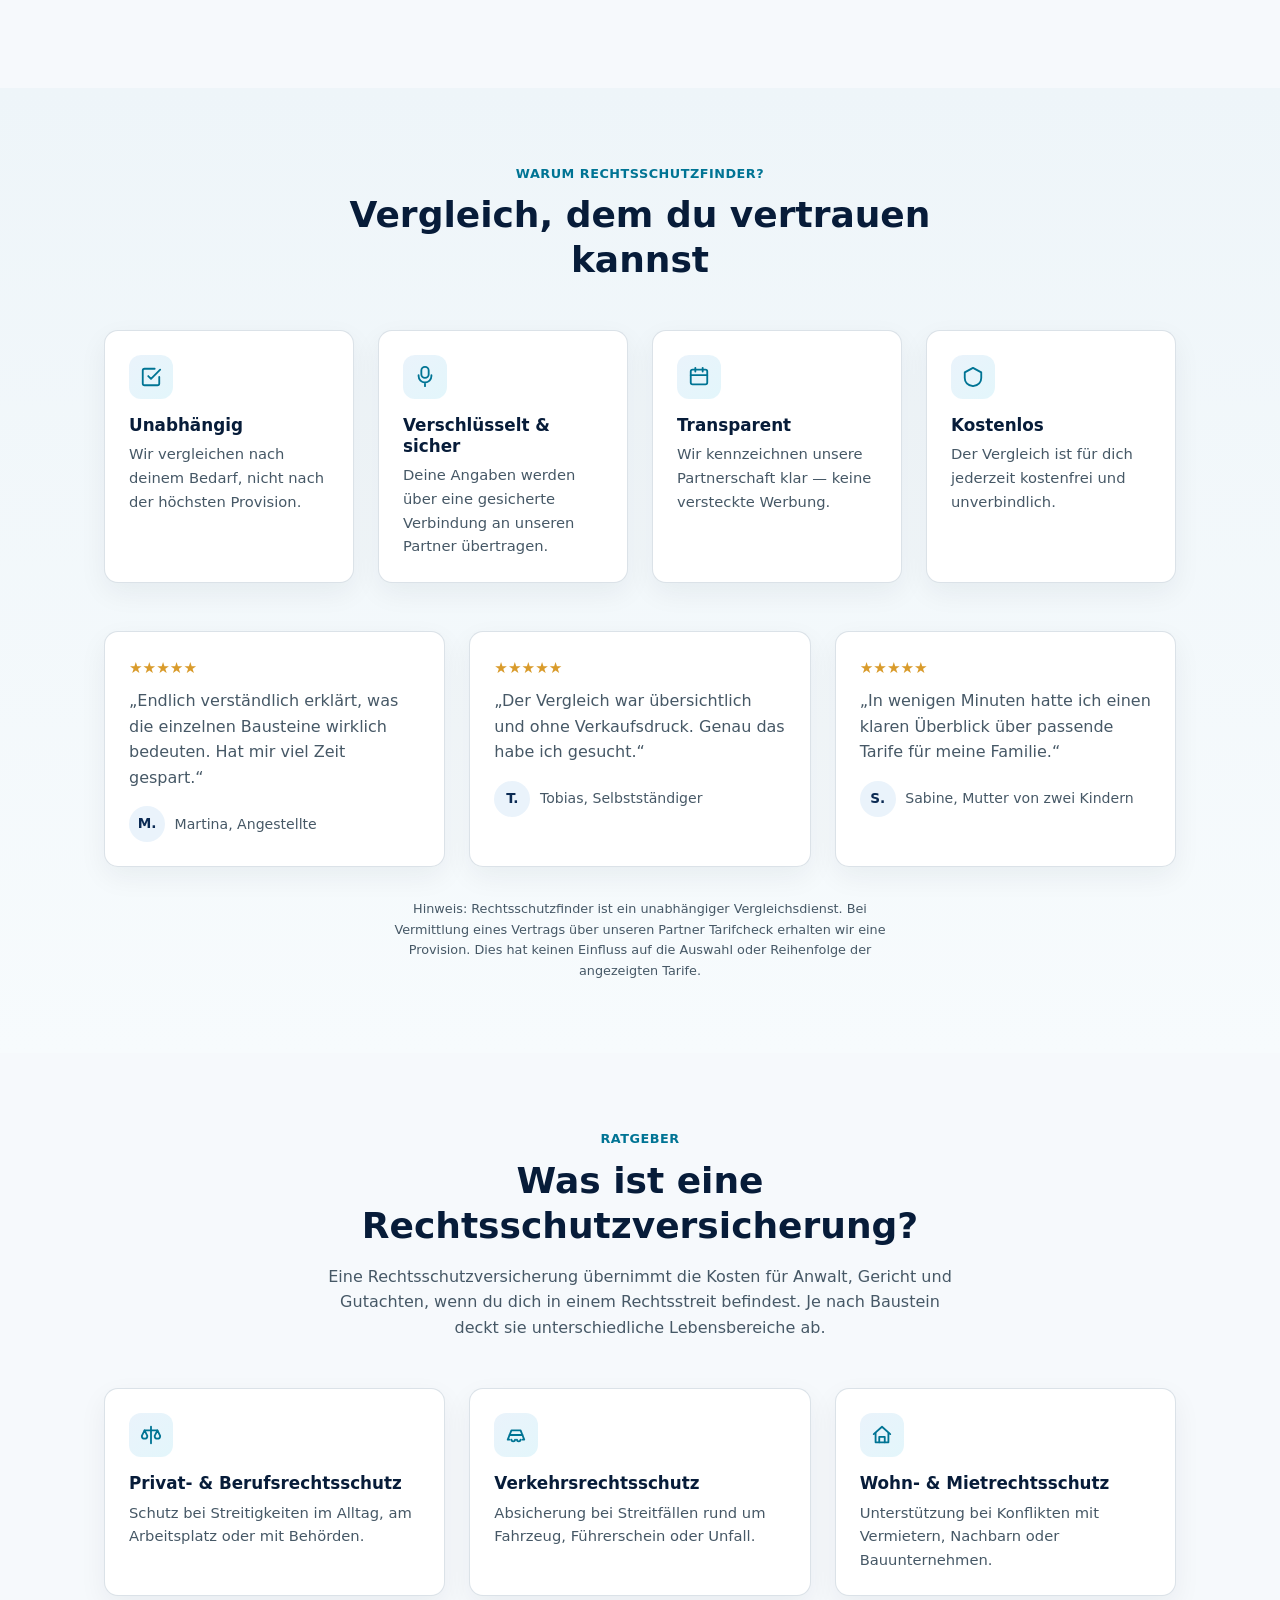
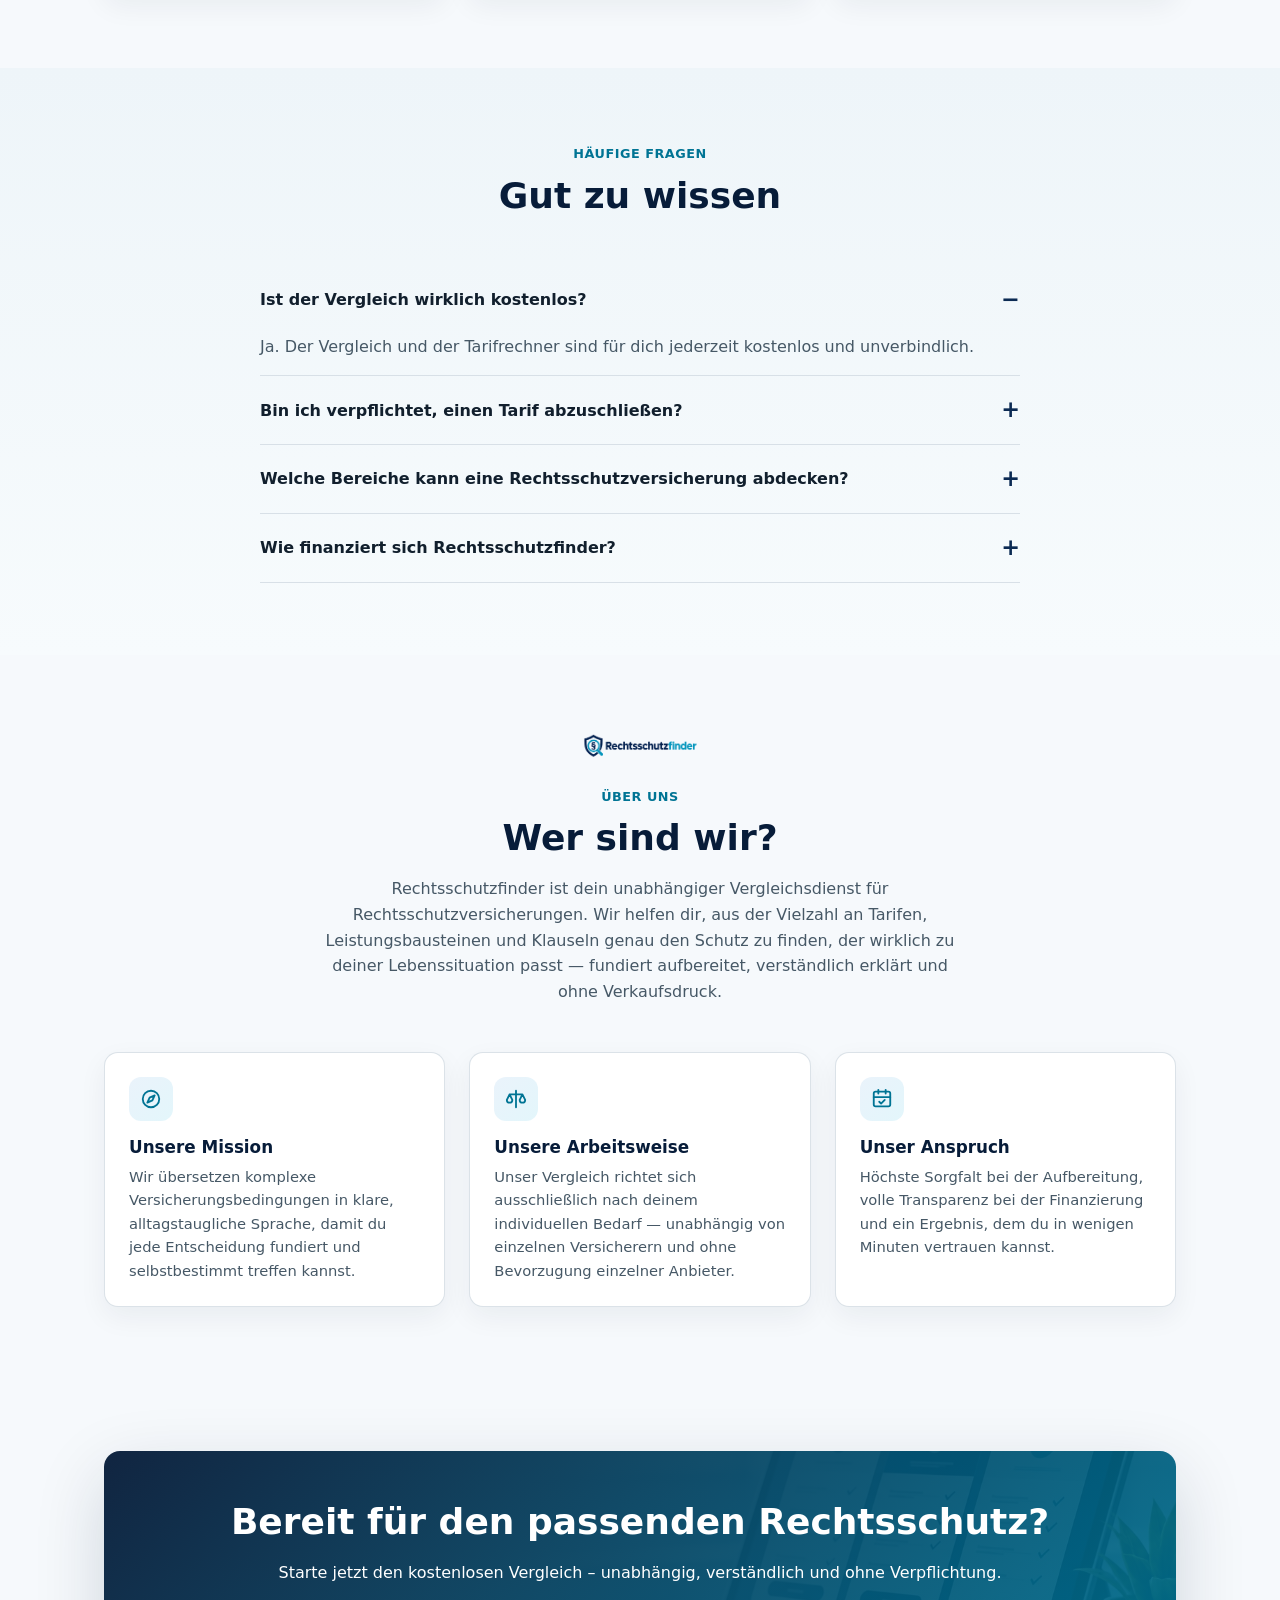
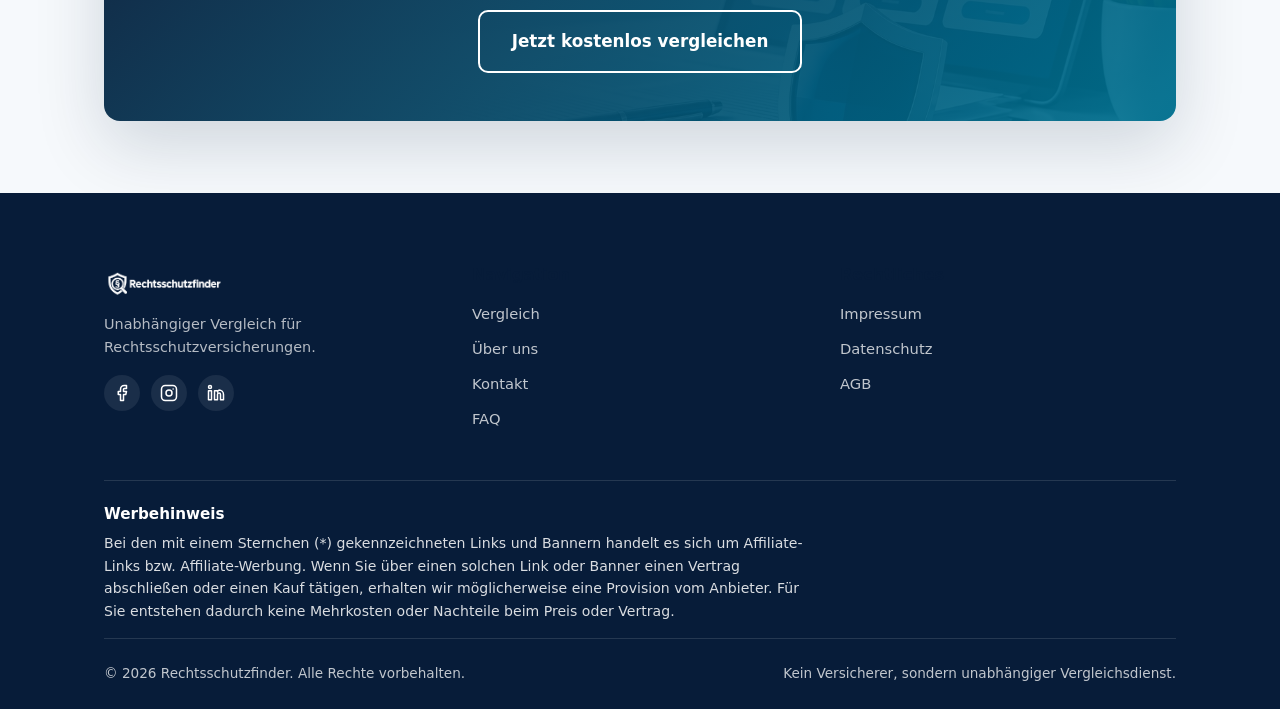
==== commit 2d8c921f: "Polish landing page visuals" ====
--- a/index.html
+++ b/index.html
@@ -113,8 +113,14 @@
           </p>
 
           <div class="hero__actions">
-            <a href="#rechner" class="btn btn-primary btn-lg">Jetzt vergleichen</a>
-            <a href="#vergleich" class="btn btn-secondary btn-lg">Tarifklassen ansehen</a>
+            <a href="#rechner" class="btn btn-primary btn-lg">
+              <svg viewBox="0 0 24 24" fill="none" stroke-width="2" stroke-linecap="round" stroke-linejoin="round" aria-hidden="true"><path d="M5 12h14" /><path d="m12 5 7 7-7 7" /></svg>
+              Jetzt vergleichen
+            </a>
+            <a href="#vergleich" class="btn btn-secondary btn-lg">
+              <svg viewBox="0 0 24 24" fill="none" stroke-width="2" stroke-linecap="round" stroke-linejoin="round" aria-hidden="true"><path d="M8 6h13" /><path d="M8 12h13" /><path d="M8 18h13" /><path d="M3 6h.01" /><path d="M3 12h.01" /><path d="M3 18h.01" /></svg>
+              Tarifklassen ansehen
+            </a>
           </div>
 
           <ul class="hero__trust">
@@ -133,18 +139,25 @@
           </ul>
         </div>
 
-        <div class="hero__card">
-          <h3>So läuft der Vergleich ab</h3>
-          <ul class="hero-steps">
-            <li><span>1</span> Art der Absicherung wählen</li>
-            <li><span>2</span> Deckungssumme &amp; Wünsche angeben</li>
-            <li><span>3</span> Passende Tarife erhalten</li>
-          </ul>
-          <a href="#rechner" class="btn btn-primary" style="width:100%; margin-top: var(--space-2);">Zum kostenlosen Rechner</a>
-          <p style="font-size:0.78rem; margin: var(--space-2) 0 0;">
-            Der Rechner wird von unserem Partner Tarifcheck bereitgestellt. Bei erfolgreicher
-            Vermittlung erhalten wir eine Provision – für dich entstehen keine Mehrkosten.
-          </p>
+        <div class="hero__visual" aria-label="Rechtsschutzvergleich Illustration">
+          <img src="assets/img/hero-rechtsschutz-vergleich.jpg" alt="Moderner Rechtsschutzvergleich mit Schutzschild und Tarifkarten" class="hero__image" />
+          <div class="hero__card">
+            <span class="hero__card-kicker">In 3 Schritten</span>
+            <h3>So läuft der Vergleich ab</h3>
+            <ul class="hero-steps">
+              <li><span>1</span> Art der Absicherung wählen</li>
+              <li><span>2</span> Deckungssumme &amp; Wünsche angeben</li>
+              <li><span>3</span> Passende Tarife erhalten</li>
+            </ul>
+            <a href="#rechner" class="btn btn-primary hero__card-button">
+              <svg viewBox="0 0 24 24" fill="none" stroke-width="2" stroke-linecap="round" stroke-linejoin="round" aria-hidden="true"><path d="M5 12h14" /><path d="m12 5 7 7-7 7" /></svg>
+              Zum kostenlosen Rechner
+            </a>
+            <p>
+              Der Rechner wird von unserem Partner Tarifcheck bereitgestellt. Bei erfolgreicher
+              Vermittlung erhalten wir eine Provision – für dich entstehen keine Mehrkosten.
+            </p>
+          </div>
         </div>
       </div>
     </section>
@@ -197,22 +210,28 @@
           <p>Beantworte ein paar kurze Fragen zu Art der Absicherung, Deckungssumme und Selbstbeteiligung – und erhalte passende Tarifempfehlungen in wenigen Minuten.</p>
         </div>
 
-        <div class="steps" style="margin-bottom: var(--space-5);">
-          <div class="step">
-            <h3>Ausfüllen und Abschicken</h3>
-            <p>Beantworte die kurzen Fragen zu deinem gewünschten Schutz und schicke sie ab.</p>
-          </div>
-          <div class="step">
-            <h3>Alle Anbieter sehen</h3>
-            <p>Du erhältst eine Übersicht aller passenden Anbieter für deine Angaben.</p>
-          </div>
-          <div class="step">
-            <h3>Vergleichen</h3>
-            <p>Vergleiche Leistungen, Beiträge und Bedingungen in Ruhe miteinander.</p>
-          </div>
-          <div class="step">
-            <h3>Abschließen</h3>
-            <p>Entscheide dich für den passenden Tarif und schließe ihn direkt online ab.</p>
+        <div class="steps-panel">
+          <div class="steps-panel__head">
+            <span class="eyebrow">Beispiel: Jetzt Rechtsschutz-Tarife vergleichen</span>
+            <h3>Dein Weg zum passenden Tarif</h3>
+          </div>
+          <div class="steps">
+            <div class="step">
+              <h3>Ausfüllen und Abschicken</h3>
+              <p>Beantworte die kurzen Fragen zu deinem gewünschten Schutz und schicke sie ab.</p>
+            </div>
+            <div class="step">
+              <h3>Alle Anbieter sehen</h3>
+              <p>Du erhältst eine Übersicht aller passenden Anbieter für deine Angaben.</p>
+            </div>
+            <div class="step">
+              <h3>Vergleichen</h3>
+              <p>Vergleiche Leistungen, Beiträge und Bedingungen in Ruhe miteinander.</p>
+            </div>
+            <div class="step">
+              <h3>Abschließen</h3>
+              <p>Entscheide dich für den passenden Tarif und schließe ihn direkt online ab.</p>
+            </div>
           </div>
         </div>
 
@@ -399,14 +418,23 @@
 
         <div class="grid grid-3">
           <div class="card">
+            <div class="card__icon">
+              <svg viewBox="0 0 24 24" fill="none" stroke-width="2" stroke-linecap="round" stroke-linejoin="round"><path d="M12 3v18" /><path d="M5 7h14" /><path d="M5 7 2 13a3 3 0 0 0 6 0L5 7Zm14 0-3 6a3 3 0 0 0 6 0l-3-6Z" /></svg>
+            </div>
             <h3>Privat- &amp; Berufsrechtsschutz</h3>
             <p>Schutz bei Streitigkeiten im Alltag, am Arbeitsplatz oder mit Behörden.</p>
           </div>
           <div class="card">
+            <div class="card__icon">
+              <svg viewBox="0 0 24 24" fill="none" stroke-width="2" stroke-linecap="round" stroke-linejoin="round"><path d="M19 17h2l-2-5-2-5H7l-2 5-2 5h2" /><path d="M7 17a2 2 0 1 0 4 0" /><path d="M13 17a2 2 0 1 0 4 0" /><path d="M5 12h14" /></svg>
+            </div>
             <h3>Verkehrsrechtsschutz</h3>
             <p>Absicherung bei Streitfällen rund um Fahrzeug, Führerschein oder Unfall.</p>
           </div>
           <div class="card">
+            <div class="card__icon">
+              <svg viewBox="0 0 24 24" fill="none" stroke-width="2" stroke-linecap="round" stroke-linejoin="round"><path d="m3 11 9-8 9 8" /><path d="M5 10v10h14V10" /><path d="M9 20v-6h6v6" /></svg>
+            </div>
             <h3>Wohn- &amp; Mietrechtsschutz</h3>
             <p>Unterstützung bei Konflikten mit Vermietern, Nachbarn oder Bauunternehmen.</p>
           </div>
--- a/assets/css/style.css
+++ b/assets/css/style.css
@@ -7,21 +7,23 @@
   /* Primärfarbe — Dunkelblau aus dem Logo (Schild): Vertrauen, Seriosität */
   --color-primary: #0b2a53;
   --color-primary-dark: #071c39;
-  --color-primary-light: #e7f1f8;
+  --color-primary-light: #eaf3fb;
 
   /* Akzentfarbe — Hellblau/Cyan aus dem Logo (Lupe): Handlung, Frische */
   --color-accent: #0095bb;
   --color-accent-dark: #007494;
   --color-accent-light: #e3f6fb;
+  --color-accent-strong: #00a7c8;
+  --color-gold: #d99b2b;
 
   /* Neutrale Basis */
-  --color-background: #f7f9fb;
+  --color-background: #f6f9fc;
   --color-surface: #ffffff;
-  --color-surface-muted: #eef2f5;
+  --color-surface-muted: #eef5f9;
 
   /* Text */
-  --color-text: #17212b;
-  --color-text-muted: #5e6b76;
+  --color-text: #111f2d;
+  --color-text-muted: #465866;
   --color-text-inverse: #ffffff;
 
   /* Rand & Zustände */
@@ -51,6 +53,7 @@
   --shadow-sm: 0 1px 2px rgba(23, 33, 43, 0.06);
   --shadow-md: 0 8px 24px rgba(23, 33, 43, 0.08);
   --shadow-lg: 0 16px 40px rgba(23, 33, 43, 0.12);
+  --shadow-xl: 0 24px 70px rgba(7, 28, 57, 0.16);
 
   --container: 1120px;
 }
@@ -70,7 +73,9 @@
   margin: 0;
   font-family: var(--font-base);
   color: var(--color-text);
-  background: var(--color-background);
+  background:
+    radial-gradient(circle at 8% 0%, rgba(0, 149, 187, 0.09), transparent 28rem),
+    linear-gradient(180deg, #fbfdff 0%, var(--color-background) 24rem);
   line-height: 1.6;
   -webkit-font-smoothing: antialiased;
 }
@@ -129,9 +134,10 @@
   position: sticky;
   top: 0;
   z-index: 50;
-  background: rgba(247, 249, 251, 0.9);
-  backdrop-filter: blur(8px);
-  border-bottom: 1px solid var(--color-border);
+  background: rgba(255, 255, 255, 0.88);
+  backdrop-filter: blur(14px);
+  border-bottom: 1px solid rgba(216, 224, 231, 0.8);
+  box-shadow: 0 10px 30px rgba(7, 28, 57, 0.04);
 }
 
 .nav {
@@ -155,7 +161,7 @@
 }
 
 .nav__logo {
-  height: 34px;
+  height: 46px;
   width: auto;
   display: block;
 }
@@ -169,7 +175,7 @@
 
 .nav__links a {
   color: var(--color-text);
-  font-weight: 500;
+  font-weight: 650;
   font-size: 0.95rem;
 }
 
@@ -239,32 +245,43 @@
   gap: 0.5rem;
   padding: 0.85rem 1.6rem;
   border-radius: var(--radius-md);
-  font-weight: 600;
+  font-weight: 750;
   font-size: 0.98rem;
   border: 2px solid transparent;
   cursor: pointer;
-  transition: transform 0.15s ease, background-color 0.15s ease, box-shadow 0.15s ease;
+  transition: transform 0.15s ease, background-color 0.15s ease, border-color 0.15s ease, box-shadow 0.15s ease;
+}
+
+.btn svg {
+  width: 1.05em;
+  height: 1.05em;
+  flex-shrink: 0;
+  stroke: currentColor;
 }
 
 .btn-primary {
-  background: var(--color-accent-dark);
+  background: linear-gradient(135deg, var(--color-accent-dark), var(--color-accent-strong));
   color: var(--color-text-inverse);
-  box-shadow: var(--shadow-sm);
+  box-shadow: 0 12px 24px rgba(0, 116, 148, 0.22);
 }
 
 .btn-primary:hover {
-  background: #005c76;
-  box-shadow: var(--shadow-md);
+  background: linear-gradient(135deg, #005c76, #008bad);
+  box-shadow: 0 16px 30px rgba(0, 116, 148, 0.28);
+  transform: translateY(-1px);
 }
 
 .btn-secondary {
-  background: transparent;
-  color: var(--color-primary);
-  border-color: var(--color-primary);
+  background: rgba(255, 255, 255, 0.78);
+  color: var(--color-primary-dark);
+  border-color: rgba(11, 42, 83, 0.22);
 }
 
 .btn-secondary:hover {
-  background: var(--color-primary-light);
+  background: #fff;
+  border-color: rgba(0, 149, 187, 0.45);
+  color: var(--color-accent-dark);
+  transform: translateY(-1px);
 }
 
 .btn-lg {
@@ -275,13 +292,28 @@
 /* -------------------- Hero -------------------- */
 .hero {
   padding: var(--space-7) 0 var(--space-6);
-  background: linear-gradient(180deg, var(--color-primary-light) 0%, var(--color-background) 100%);
+  background:
+    linear-gradient(135deg, rgba(231, 241, 248, 0.98) 0%, rgba(255, 255, 255, 0.82) 56%, rgba(227, 246, 251, 0.82) 100%);
+  position: relative;
+  overflow: hidden;
+}
+
+.hero::after {
+  content: "";
+  position: absolute;
+  inset: auto -10% -42% 44%;
+  height: 28rem;
+  background: linear-gradient(120deg, rgba(0, 149, 187, 0.12), rgba(11, 42, 83, 0.1));
+  transform: skewY(-8deg);
+  pointer-events: none;
 }
 
 .hero__grid {
   display: grid;
   gap: var(--space-5);
   align-items: center;
+  position: relative;
+  z-index: 1;
 }
 
 @media (min-width: 900px) {
@@ -294,7 +326,7 @@
   display: inline-flex;
   align-items: center;
   gap: 0.4rem;
-  background: var(--color-accent-light);
+  background: rgba(255, 255, 255, 0.78);
   color: var(--color-accent-dark);
   font-weight: 700;
   font-size: 0.8rem;
@@ -303,11 +335,19 @@
   padding: 0.4rem 0.9rem;
   border-radius: 999px;
   margin-bottom: var(--space-2);
+  border: 1px solid rgba(0, 149, 187, 0.18);
+  box-shadow: var(--shadow-sm);
+}
+
+.hero h1 {
+  color: #06182f;
+  max-width: 12ch;
 }
 
 .hero__lead {
   font-size: 1.15rem;
   max-width: 46ch;
+  color: #314656;
 }
 
 .hero__actions {
@@ -322,7 +362,7 @@
   flex-wrap: wrap;
   gap: var(--space-3);
   margin-top: var(--space-4);
-  color: var(--color-text-muted);
+  color: #314656;
   font-size: 0.9rem;
 }
 
@@ -340,12 +380,34 @@
   flex-shrink: 0;
 }
 
+.hero__visual {
+  position: relative;
+  min-height: 520px;
+}
+
+.hero__image {
+  width: 100%;
+  aspect-ratio: 16 / 11;
+  object-fit: cover;
+  border-radius: 18px;
+  border: 1px solid rgba(216, 224, 231, 0.82);
+  box-shadow: var(--shadow-xl);
+}
+
 .hero__card {
   background: var(--color-surface);
-  border: 1px solid var(--color-border);
-  border-radius: var(--radius-lg);
-  box-shadow: var(--shadow-lg);
-  padding: var(--space-4);
+  border: 1px solid rgba(216, 224, 231, 0.9);
+  border-radius: 14px;
+  box-shadow: 0 18px 45px rgba(7, 28, 57, 0.16);
+  padding: var(--space-3);
+}
+
+.hero__visual .hero__card {
+  position: absolute;
+  left: -1.5rem;
+  right: 2rem;
+  bottom: -1.5rem;
+  max-width: 440px;
 }
 
 .hero__card h3 {
@@ -353,8 +415,60 @@
 }
 
 .hero__card p {
-  font-size: 0.92rem;
-  margin-bottom: var(--space-3);
+  font-size: 0.78rem;
+  margin: var(--space-2) 0 0;
+}
+
+.hero__card-kicker {
+  display: inline-flex;
+  color: var(--color-accent-dark);
+  font-size: 0.76rem;
+  font-weight: 800;
+  letter-spacing: 0.04em;
+  text-transform: uppercase;
+  margin-bottom: 0.35rem;
+}
+
+.hero__card-button {
+  width: 100%;
+  margin-top: var(--space-2);
+}
+
+@media (max-width: 899px) {
+  .hero__visual {
+    min-height: auto;
+  }
+
+  .hero__visual .hero__card {
+    position: relative;
+    left: auto;
+    right: auto;
+    bottom: auto;
+    max-width: none;
+    margin: -2rem var(--space-2) 0;
+  }
+}
+
+@media (max-width: 520px) {
+  .nav__logo {
+    height: 38px;
+  }
+
+  .hero {
+    padding-top: var(--space-5);
+  }
+
+  .hero h1 {
+    max-width: none;
+  }
+
+  .hero__actions .btn {
+    width: 100%;
+  }
+
+  .steps-panel {
+    padding: var(--space-3);
+  }
 }
 
 /* -------------------- Section headers -------------------- */
@@ -396,17 +510,24 @@
 
 .card {
   background: var(--color-surface);
-  border: 1px solid var(--color-border);
-  border-radius: var(--radius-lg);
+  border: 1px solid rgba(216, 224, 231, 0.92);
+  border-radius: 14px;
   padding: var(--space-3);
-  box-shadow: var(--shadow-sm);
+  box-shadow: 0 10px 28px rgba(7, 28, 57, 0.06);
+  transition: transform 0.18s ease, box-shadow 0.18s ease, border-color 0.18s ease;
+}
+
+.card:hover {
+  border-color: rgba(0, 149, 187, 0.32);
+  box-shadow: 0 18px 42px rgba(7, 28, 57, 0.1);
+  transform: translateY(-2px);
 }
 
 .card__icon {
   width: 44px;
   height: 44px;
-  border-radius: var(--radius-md);
-  background: var(--color-primary-light);
+  border-radius: 12px;
+  background: linear-gradient(135deg, var(--color-primary-light), var(--color-accent-light));
   display: flex;
   align-items: center;
   justify-content: center;
@@ -416,7 +537,7 @@
 .card__icon svg {
   width: 22px;
   height: 22px;
-  stroke: var(--color-primary);
+  stroke: var(--color-accent-dark);
 }
 
 .card h3 {
@@ -437,9 +558,52 @@
   grid-template-columns: repeat(auto-fit, minmax(220px, 1fr));
 }
 
+.steps-panel {
+  background: #fff;
+  border: 1px solid rgba(216, 224, 231, 0.95);
+  border-radius: 16px;
+  box-shadow: 0 18px 45px rgba(7, 28, 57, 0.08);
+  padding: var(--space-4);
+  margin-bottom: var(--space-5);
+  position: relative;
+  overflow: hidden;
+}
+
+.steps-panel::before {
+  content: "";
+  position: absolute;
+  top: 0;
+  left: 0;
+  right: 0;
+  height: 5px;
+  background: linear-gradient(90deg, var(--color-primary), var(--color-accent-strong), var(--color-gold));
+}
+
+.steps-panel__head {
+  text-align: center;
+  max-width: 56ch;
+  margin: 0 auto var(--space-4);
+}
+
+.steps-panel__head .eyebrow {
+  display: inline-block;
+  color: var(--color-accent-dark);
+  font-weight: 800;
+  font-size: 0.78rem;
+  letter-spacing: 0.04em;
+  text-transform: uppercase;
+  margin-bottom: var(--space-1);
+}
+
+.steps-panel__head h3 {
+  font-size: clamp(1.35rem, 1.4vw + 1rem, 1.8rem);
+  margin-bottom: 0;
+}
+
 .step {
   position: relative;
-  padding-top: var(--space-4);
+  padding: var(--space-4) var(--space-2) 0;
+  border-top: 1px solid rgba(216, 224, 231, 0.72);
 }
 
 .step::before {
@@ -451,12 +615,13 @@
   width: 40px;
   height: 40px;
   border-radius: 999px;
-  background: var(--color-primary);
+  background: linear-gradient(135deg, var(--color-primary), var(--color-accent-dark));
   color: var(--color-text-inverse);
   font-weight: 700;
   position: absolute;
   top: 0;
-  left: 0;
+  left: var(--space-2);
+  box-shadow: 0 10px 20px rgba(0, 116, 148, 0.18);
 }
 
 .step h3 {
@@ -465,7 +630,7 @@
 
 /* -------------------- Alt section -------------------- */
 .section-muted {
-  background: var(--color-surface-muted);
+  background: linear-gradient(180deg, var(--color-surface-muted), #f7fbfd);
 }
 
 .section-dark {
@@ -485,14 +650,14 @@
 /* -------------------- Testimonials -------------------- */
 .quote {
   background: var(--color-surface);
-  border: 1px solid var(--color-border);
-  border-radius: var(--radius-lg);
+  border: 1px solid rgba(216, 224, 231, 0.92);
+  border-radius: 14px;
   padding: var(--space-3);
-  box-shadow: var(--shadow-sm);
+  box-shadow: 0 10px 28px rgba(7, 28, 57, 0.06);
 }
 
 .quote__stars {
-  color: var(--color-accent);
+  color: var(--color-gold);
   margin-bottom: var(--space-1);
   font-size: 0.95rem;
 }
@@ -563,11 +728,15 @@
 
 /* -------------------- CTA band -------------------- */
 .cta-band {
-  background: var(--color-accent-dark);
-  border-radius: var(--radius-lg);
+  background:
+    linear-gradient(135deg, rgba(7, 28, 57, 0.96), rgba(0, 116, 148, 0.92)),
+    url("../img/hero-rechtsschutz-vergleich.jpg") center / cover;
+  border-radius: 16px;
   padding: var(--space-5);
   text-align: center;
   color: var(--color-text-inverse);
+  box-shadow: var(--shadow-xl);
+  overflow: hidden;
 }
 
 .cta-band h2,
@@ -611,7 +780,7 @@
 }
 
 .footer__logo {
-  height: 32px;
+  height: 40px;
   width: auto;
   display: block;
   margin-bottom: var(--space-1);
@@ -778,8 +947,8 @@
   width: 26px;
   height: 26px;
   border-radius: 999px;
-  background: var(--color-primary-light);
-  color: var(--color-primary);
+  background: linear-gradient(135deg, var(--color-primary-light), var(--color-accent-light));
+  color: var(--color-accent-dark);
   font-weight: 700;
   font-size: 0.82rem;
   display: flex;
@@ -790,9 +959,9 @@
 /* -------------------- Rechner / Calculator -------------------- */
 .calculator-card {
   background: var(--color-surface);
-  border: 1px solid var(--color-border);
-  border-radius: var(--radius-lg);
-  box-shadow: var(--shadow-md);
+  border: 1px solid rgba(216, 224, 231, 0.95);
+  border-radius: 16px;
+  box-shadow: var(--shadow-lg);
   padding: var(--space-3);
 }
 
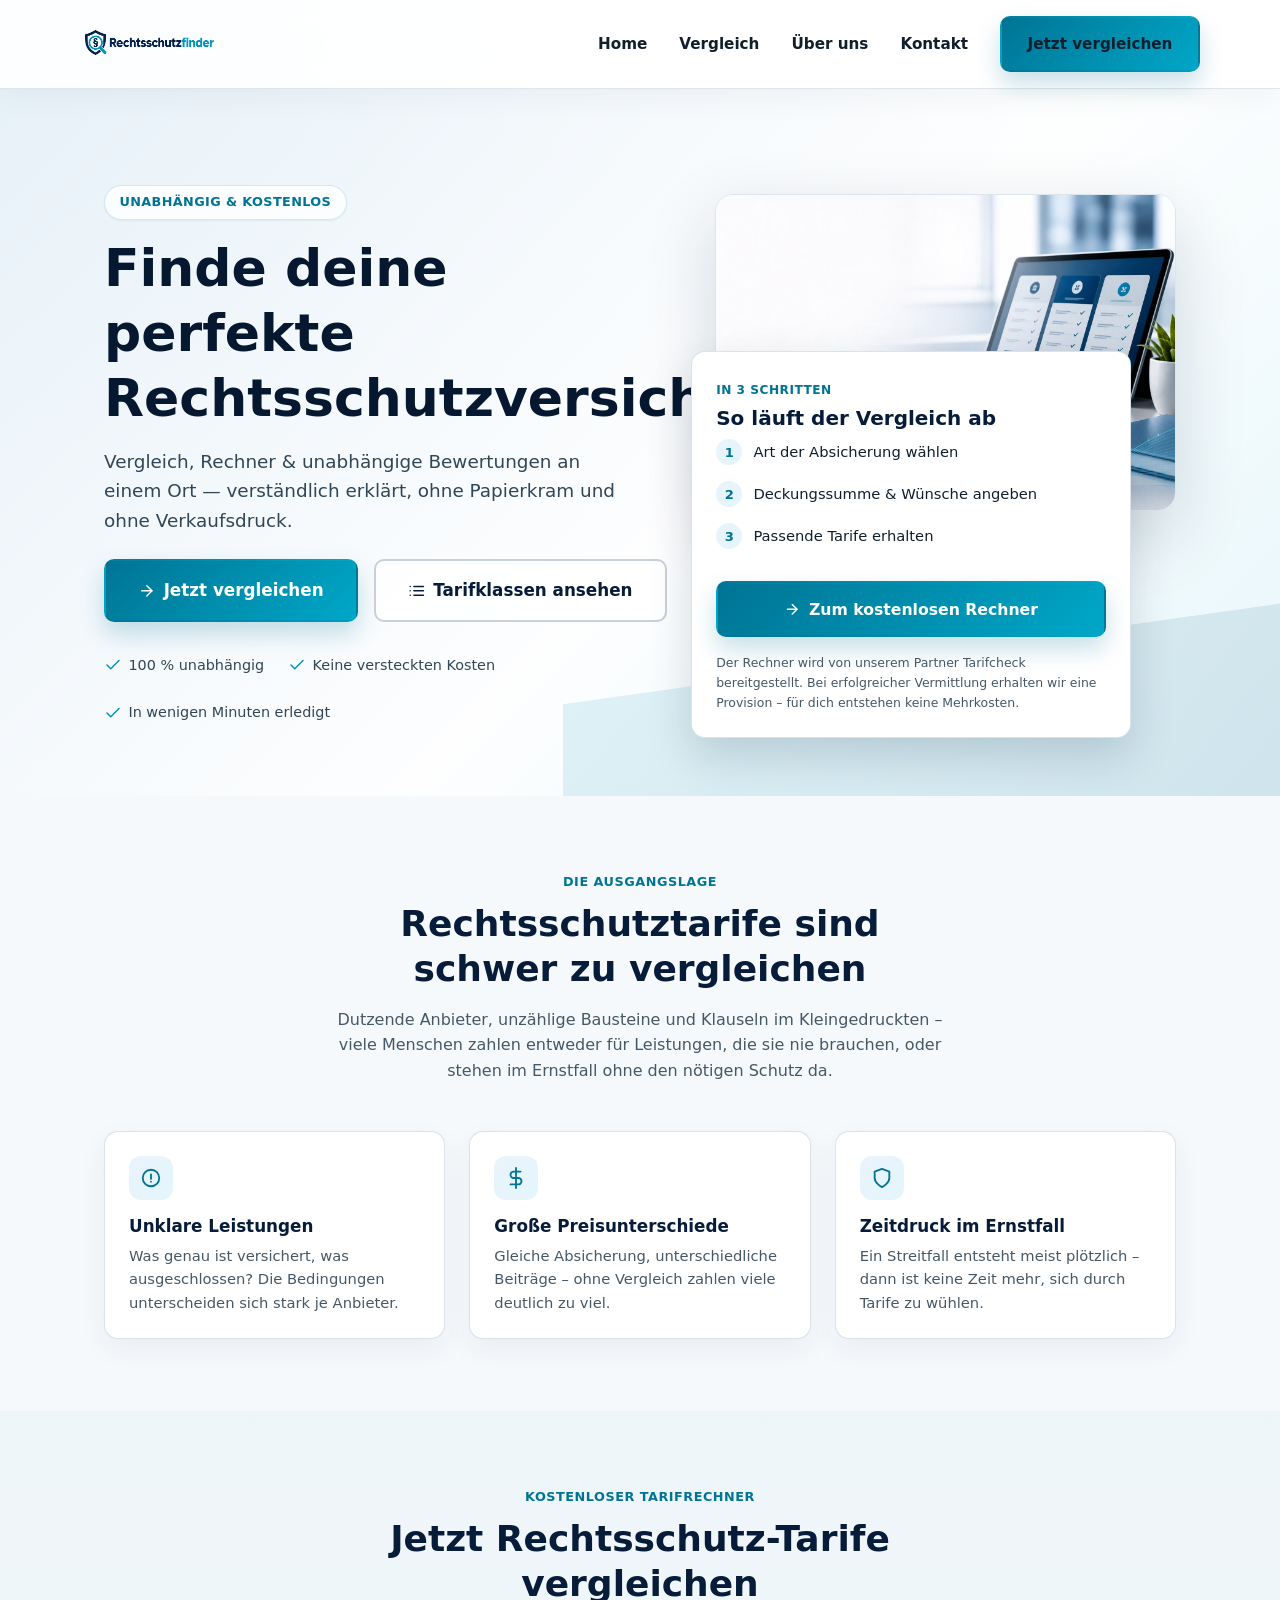
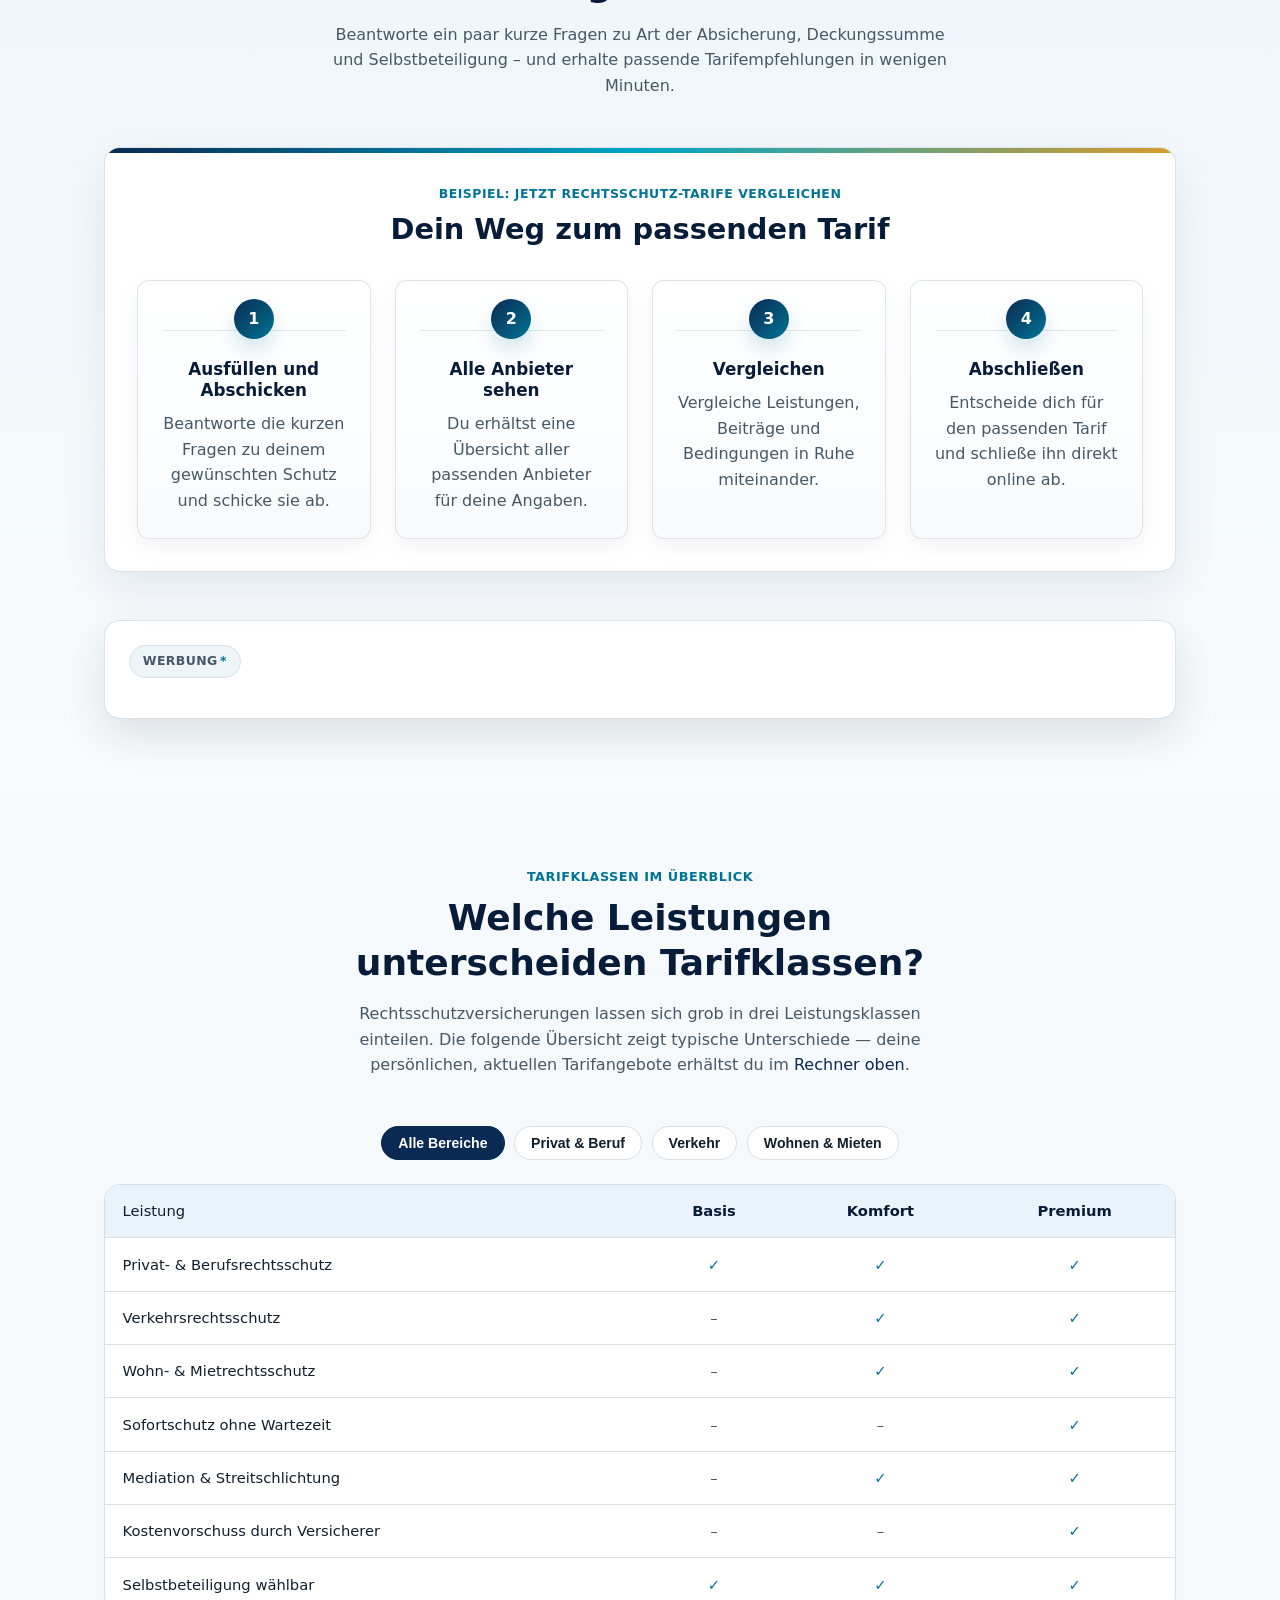
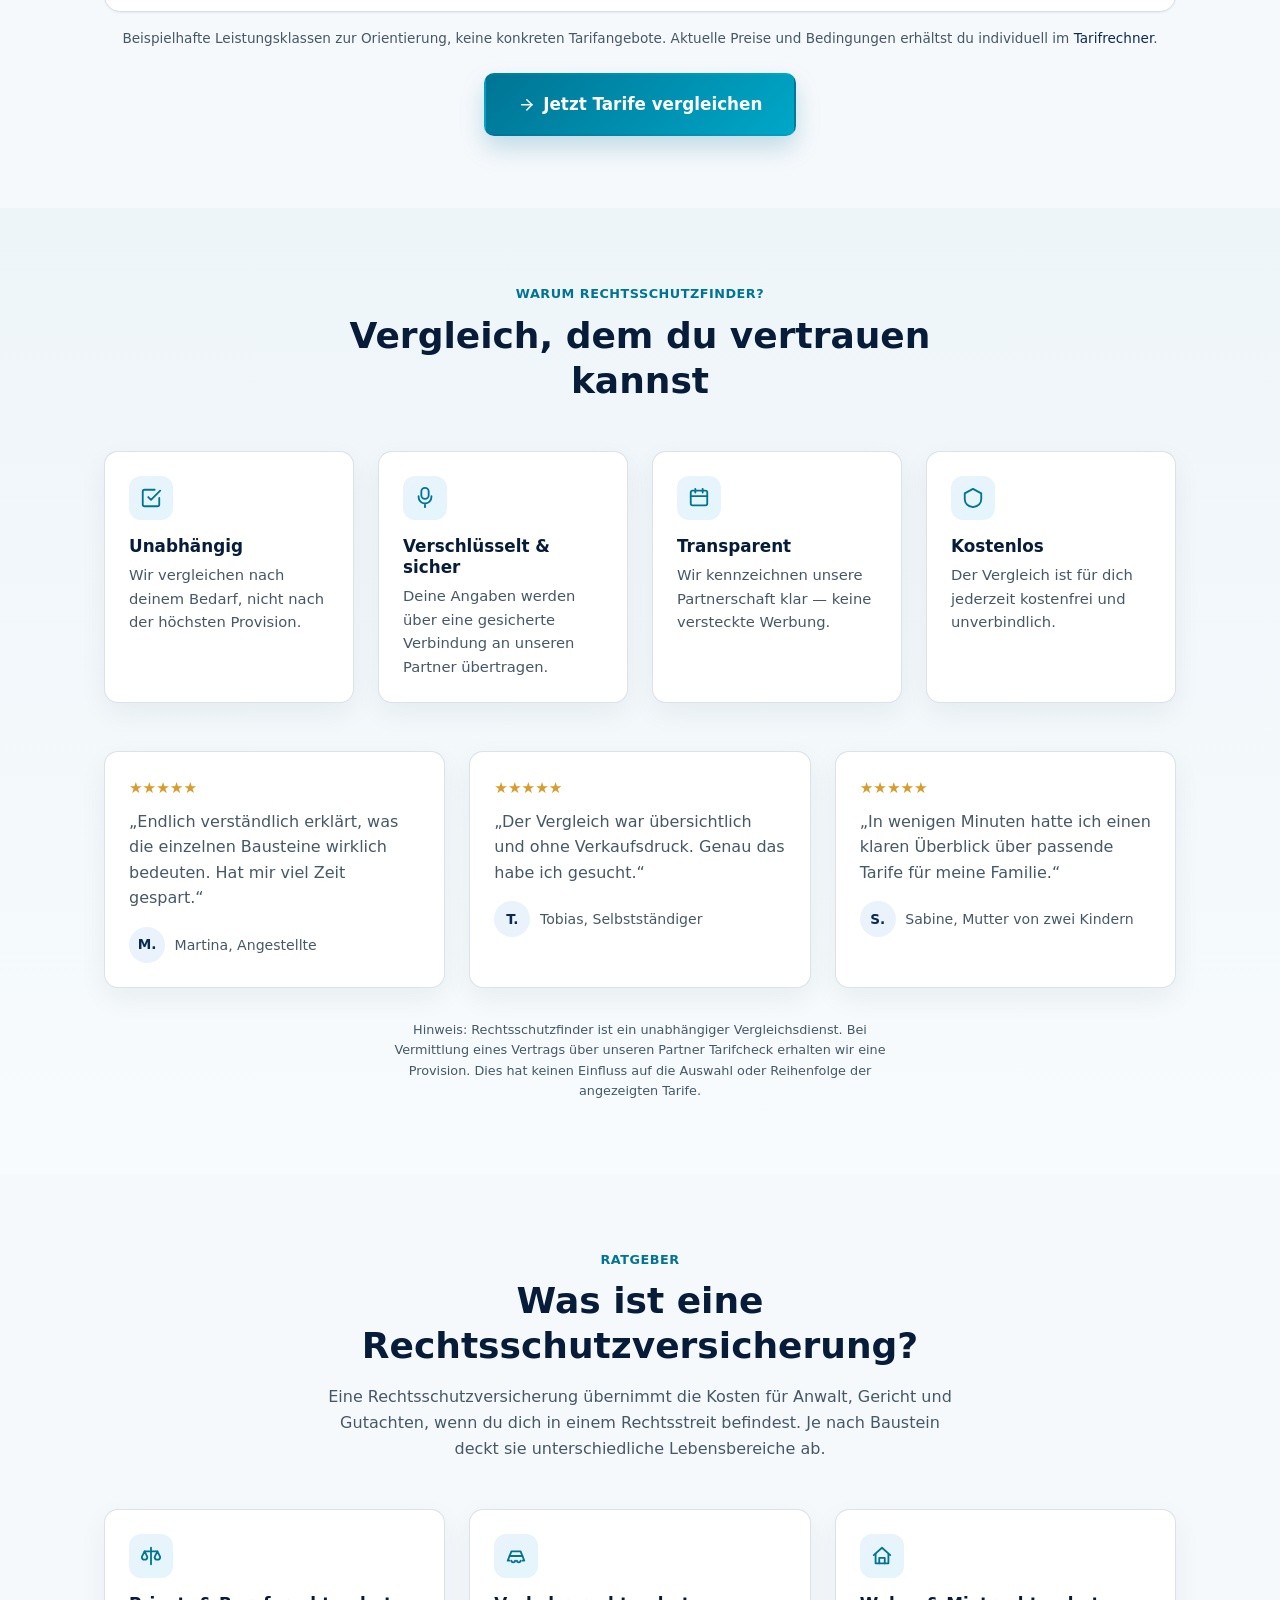
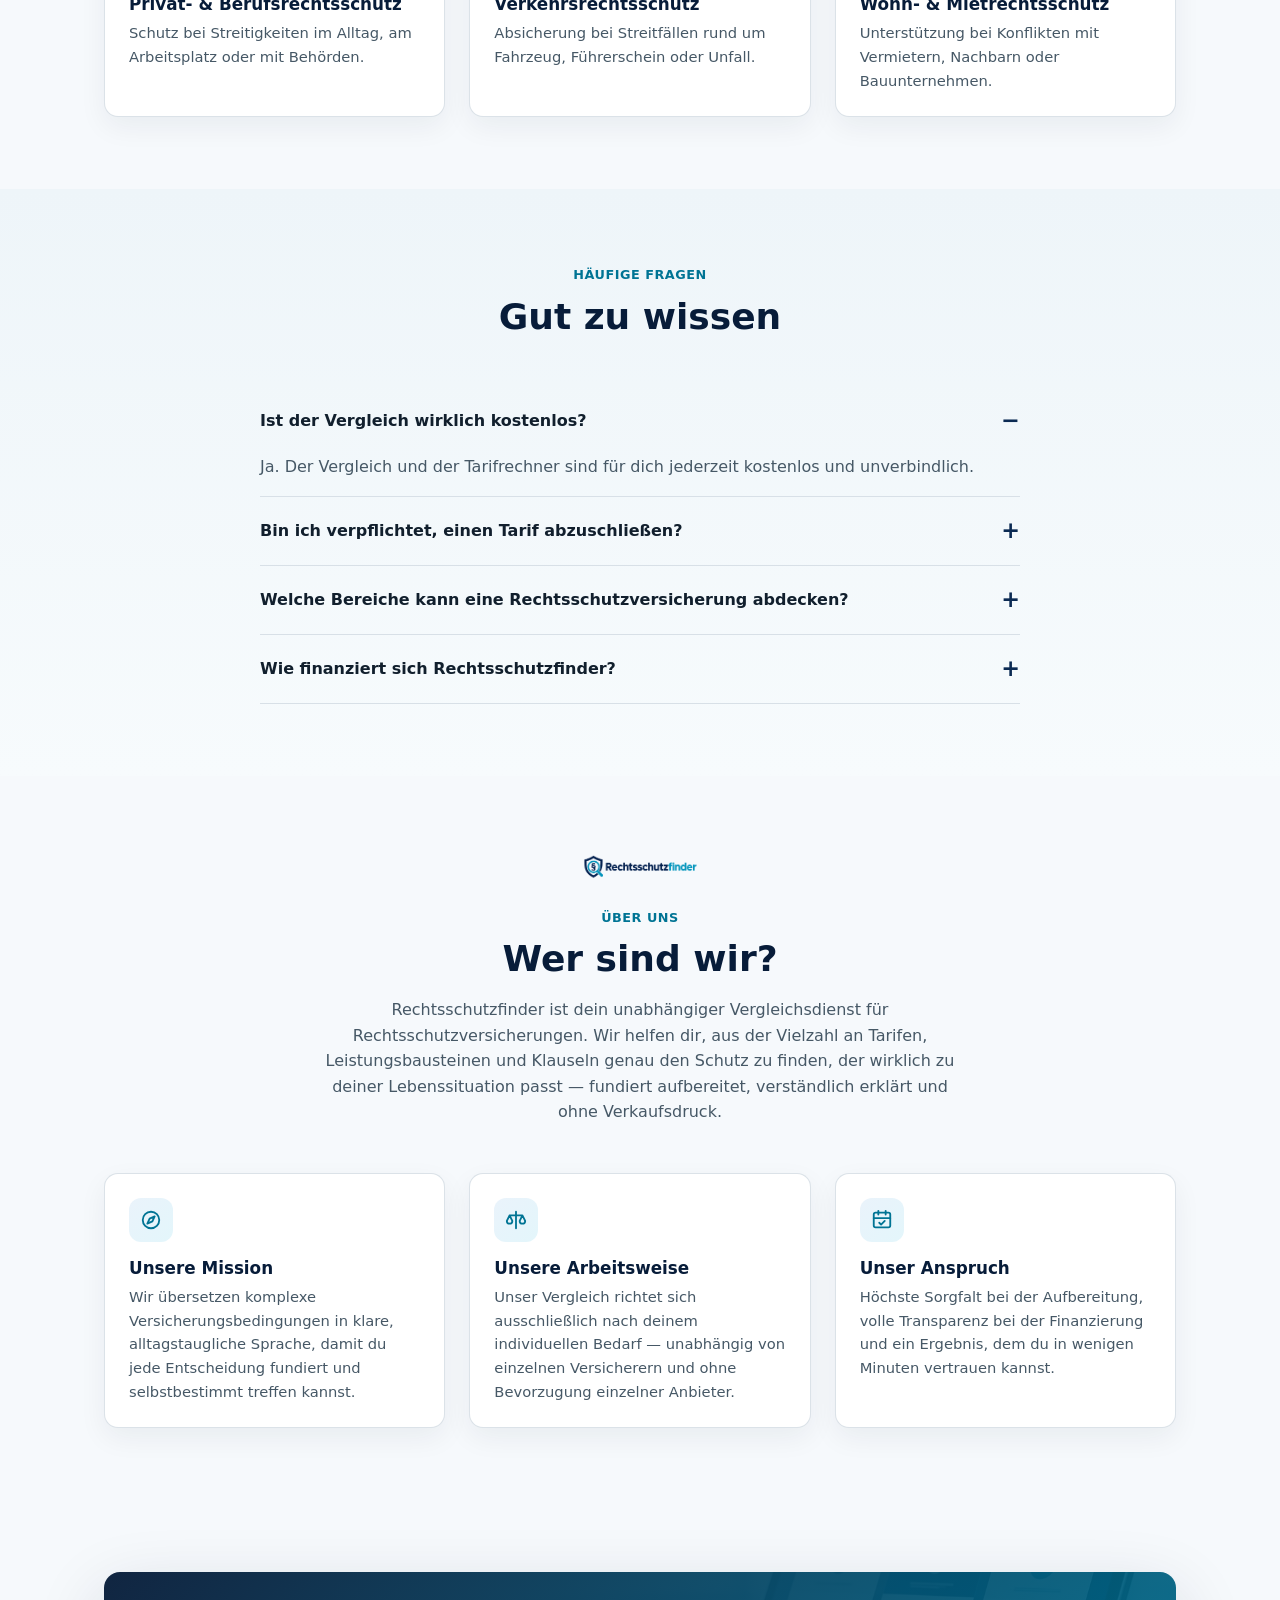
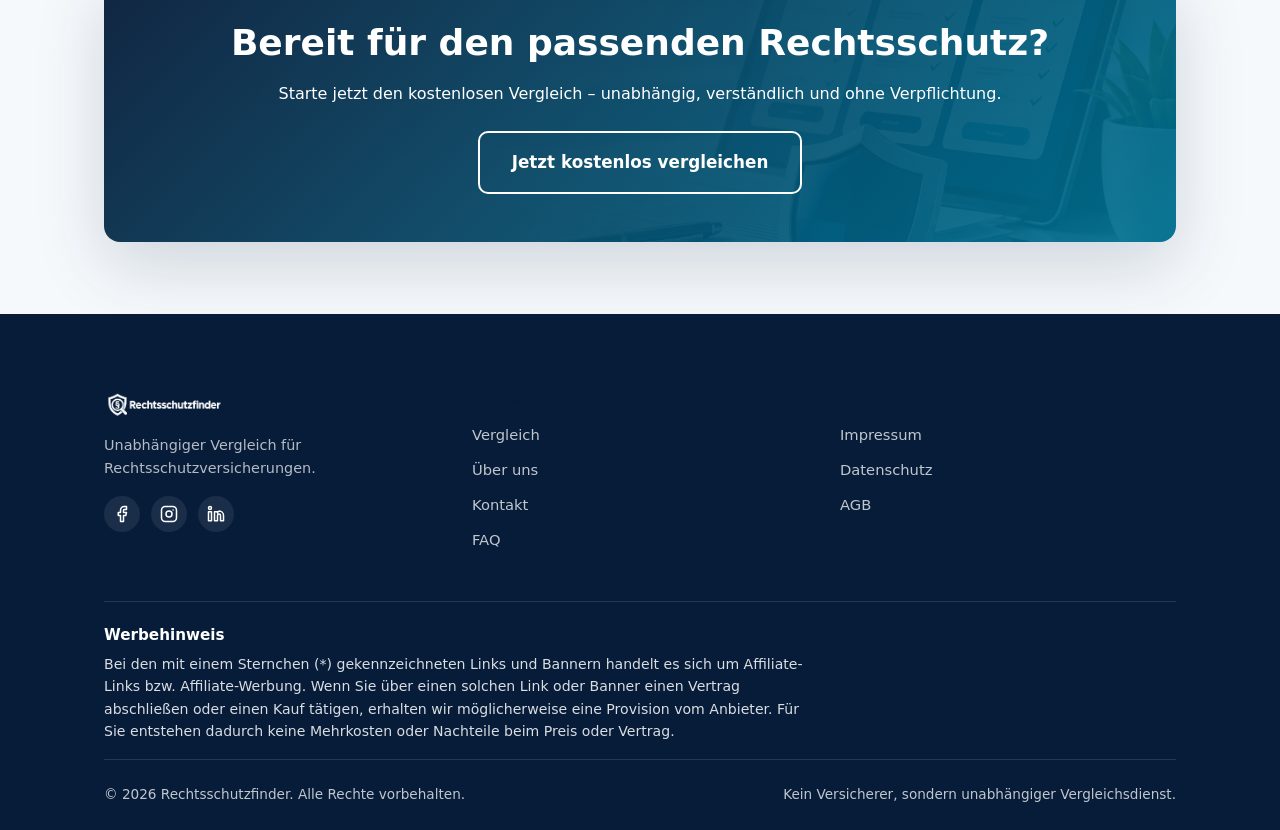
==== commit dcadf09d: "Add tariff table calculator CTA" ====
--- a/index.html
+++ b/index.html
@@ -326,6 +326,13 @@
           Aktuelle Preise und Bedingungen erhältst du individuell im
           <a href="#rechner">Tarifrechner</a>.
         </p>
+
+        <div class="compare-cta">
+          <a href="#rechner" class="btn btn-primary btn-lg">
+            <svg viewBox="0 0 24 24" fill="none" stroke-width="2" stroke-linecap="round" stroke-linejoin="round" aria-hidden="true"><path d="M5 12h14" /><path d="m12 5 7 7-7 7" /></svg>
+            Jetzt Tarife vergleichen
+          </a>
+        </div>
       </div>
     </section>
 
--- a/assets/css/style.css
+++ b/assets/css/style.css
@@ -602,8 +602,23 @@
 
 .step {
   position: relative;
-  padding: var(--space-4) var(--space-2) 0;
-  border-top: 1px solid rgba(216, 224, 231, 0.72);
+  min-height: 100%;
+  padding: 4.9rem var(--space-3) var(--space-3);
+  background: linear-gradient(180deg, #ffffff 0%, #f8fbfd 100%);
+  border: 1px solid rgba(216, 224, 231, 0.82);
+  border-radius: 12px;
+  box-shadow: 0 8px 22px rgba(7, 28, 57, 0.05);
+  text-align: center;
+}
+
+.step::after {
+  content: "";
+  position: absolute;
+  top: 3.1rem;
+  left: var(--space-3);
+  right: var(--space-3);
+  height: 1px;
+  background: rgba(216, 224, 231, 0.72);
 }
 
 .step::before {
@@ -619,13 +634,20 @@
   color: var(--color-text-inverse);
   font-weight: 700;
   position: absolute;
-  top: 0;
-  left: var(--space-2);
+  top: 1.15rem;
+  left: 50%;
+  transform: translateX(-50%);
   box-shadow: 0 10px 20px rgba(0, 116, 148, 0.18);
+  z-index: 1;
 }
 
 .step h3 {
   font-size: 1.05rem;
+  margin-bottom: 0.65rem;
+}
+
+.step p {
+  margin-bottom: 0;
 }
 
 /* -------------------- Alt section -------------------- */
@@ -1048,6 +1070,12 @@
   color: var(--color-text-muted);
 }
 
+.compare-cta {
+  display: flex;
+  justify-content: center;
+  margin-top: var(--space-3);
+}
+
 /* -------------------- Affiliate note -------------------- */
 .affiliate-note {
   max-width: 62ch;
